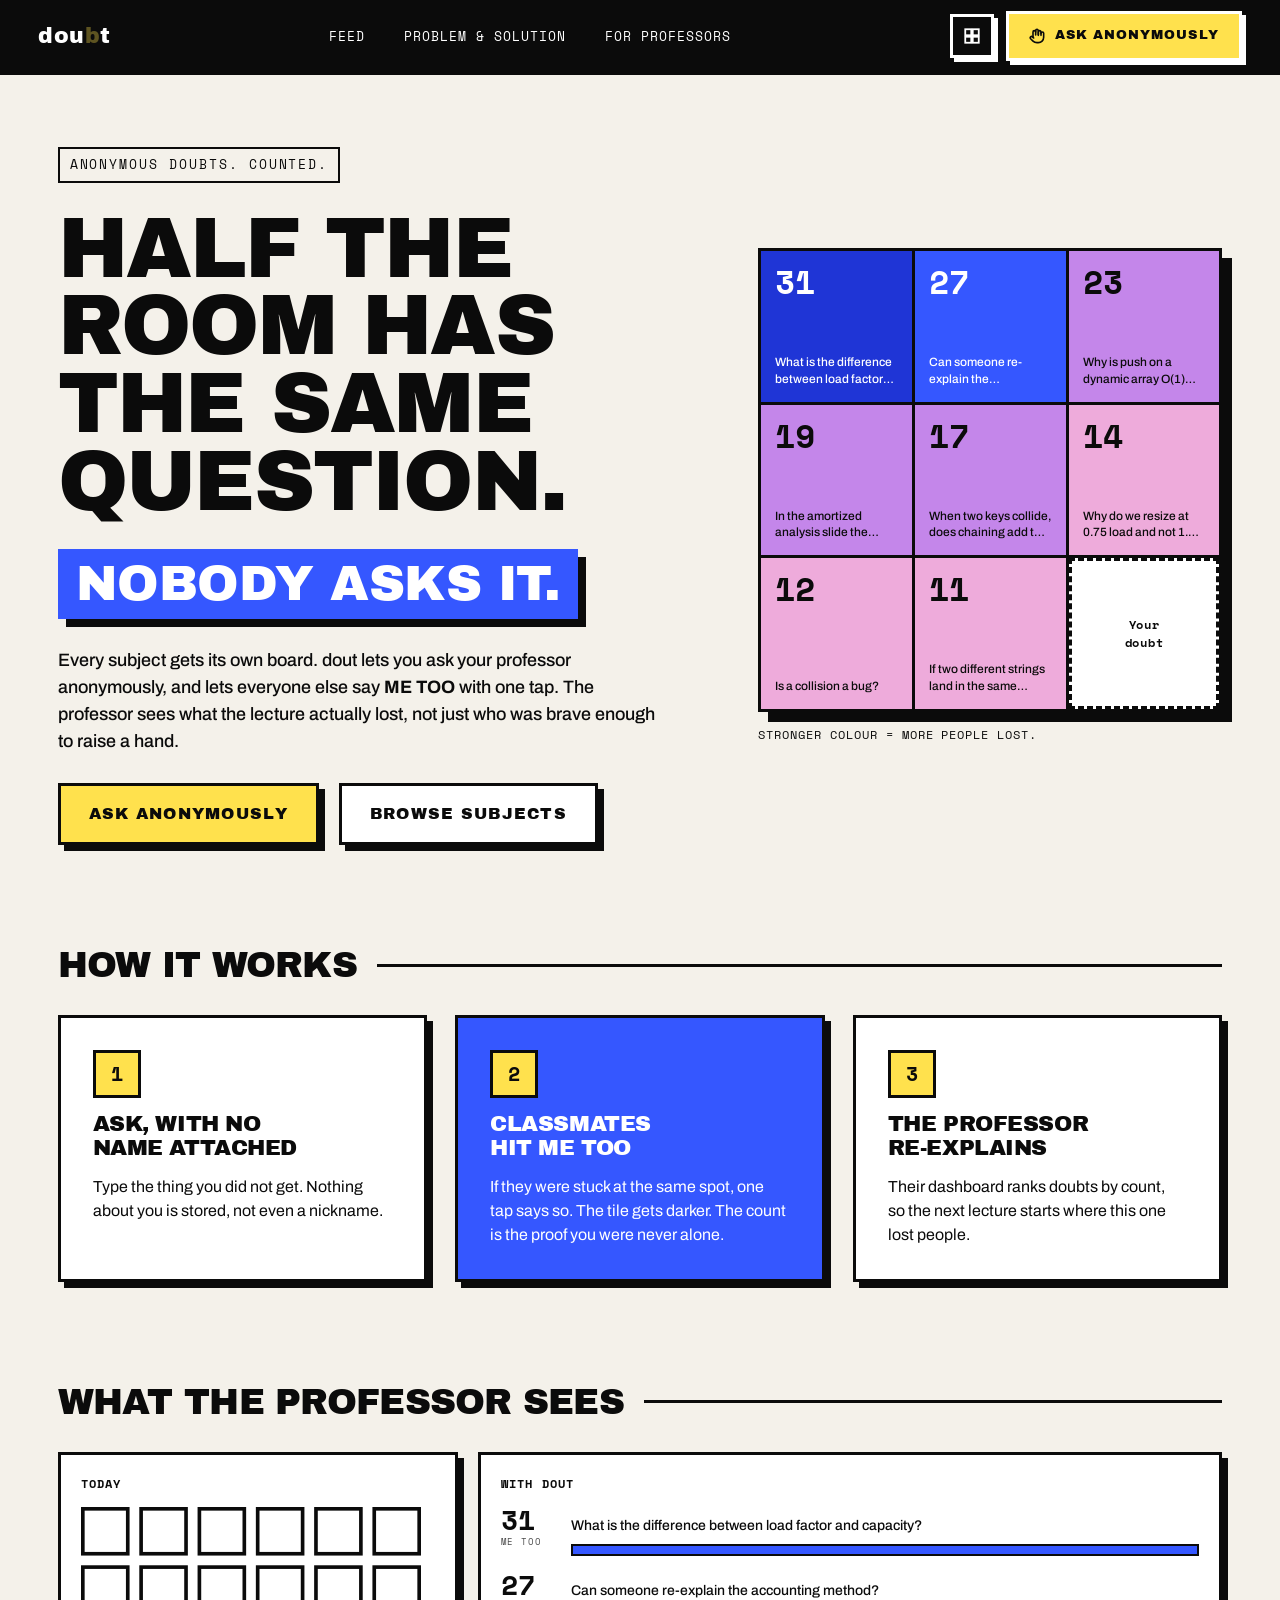
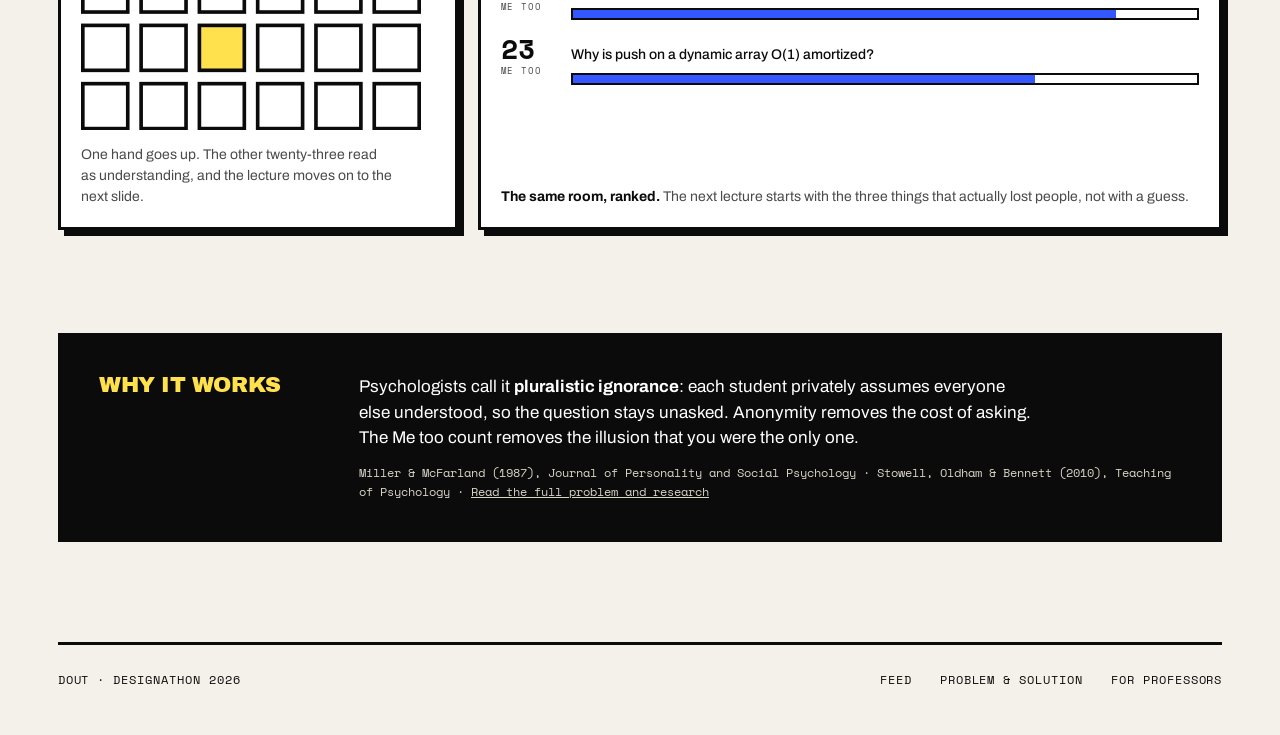
==== index.html @ 4b754d4a "minor tweaks 7" ====
<!doctype html>
<html lang="en" data-palette="blue" data-theme="light">
<head>
  <meta charset="utf-8">
  <meta name="viewport" content="width=device-width, initial-scale=1">
  <title>dout</title>
  <meta name="description" content="dout lets students ask their professor anonymously and lets everyone else say me too with one tap. Built for DesignAthon 2026.">
  <link rel="icon" href="data:image/svg+xml,%3Csvg xmlns='http://www.w3.org/2000/svg' viewBox='0 0 32 32'%3E%3Crect width='32' height='32' fill='%230b0b0b'/%3E%3Crect x='6' y='6' width='20' height='20' fill='%23ffe14d'/%3E%3C/svg%3E">
  <link rel="preconnect" href="https://fonts.googleapis.com">
  <link rel="preconnect" href="https://fonts.gstatic.com" crossorigin>
  <link rel="stylesheet" href="https://fonts.googleapis.com/css2?family=Archivo+Black&family=Archivo:wght@400;500;600;700&family=Space+Mono:wght@400;700&display=swap">
  <link rel="stylesheet" href="css/styles.css">
  <script src="js/theme.js"></script>
</head>
<body data-page="home">
  <header class="nav"></header>

  <main id="main" class="container" tabindex="-1">
    <section class="hero" aria-labelledby="hero-title">
      <div class="hero__copy">
        <span class="kicker kicker--boxed">Anonymous doubts. Counted.</span>
        <h1 class="hero__title" id="hero-title">Half the room has the same question.</h1>
        <p class="hero__flag">Nobody asks it.</p>
        <p class="hero__lede">Every subject gets its own board. dout lets you ask your professor anonymously, and lets everyone else say <strong>ME TOO</strong> with one tap. The professor sees what the lecture actually lost, not just who was brave enough to raise a hand.</p>
        <div class="hero__cta">
          <a class="btn btn--primary btn--lg" href="feed.html#ask">Ask anonymously</a>
          <a class="btn btn--lg" href="feed.html">Browse subjects</a>
        </div>
      </div>

      <div class="preview" role="group" aria-labelledby="preview-caption">
        <div class="preview__grid" id="preview"></div>
        <p class="preview__caption" id="preview-caption">Stronger colour = more people lost.</p>
      </div>
    </section>

    <section class="section" aria-labelledby="how-title">
      <div class="section-title"><h2 id="how-title">How it works</h2></div>
      <div class="steps">
        <article class="box step">
          <div class="num-badge" aria-hidden="true">1</div>
          <h3>Ask, with no name attached</h3>
          <p>Type the thing you did not get. Nothing about you is stored, not even a nickname.</p>
        </article>
        <article class="box box--hue step">
          <div class="num-badge" aria-hidden="true">2</div>
          <h3>Classmates hit Me too</h3>
          <p>If they were stuck at the same spot, one tap says so. The tile gets darker. The count is the proof you were never alone.</p>
        </article>
        <article class="box step">
          <div class="num-badge" aria-hidden="true">3</div>
          <h3>The professor re-explains</h3>
          <p>Their dashboard ranks doubts by count, so the next lecture starts where this one lost people.</p>
        </article>
      </div>
    </section>

    <section class="section" aria-labelledby="sees-title">
      <div class="section-title"><h2 id="sees-title">What the professor sees</h2></div>
      <div class="roomfig roomfig--wide" data-reveal>
        <div class="roomfig__panel">
          <span class="roomfig__h">Today</span>
          <svg class="roomfig__svg" viewBox="0 0 280 184" aria-hidden="true"><rect class="seat" x="1.5" y="1.5" width="37" height="37"/><rect class="seat" x="49.5" y="1.5" width="37" height="37"/><rect class="seat" x="97.5" y="1.5" width="37" height="37"/><rect class="seat" x="145.5" y="1.5" width="37" height="37"/><rect class="seat" x="193.5" y="1.5" width="37" height="37"/><rect class="seat" x="241.5" y="1.5" width="37" height="37"/><rect class="seat" x="1.5" y="49.5" width="37" height="37"/><rect class="seat" x="49.5" y="49.5" width="37" height="37"/><rect class="seat" x="97.5" y="49.5" width="37" height="37"/><rect class="seat" x="145.5" y="49.5" width="37" height="37"/><rect class="seat" x="193.5" y="49.5" width="37" height="37"/><rect class="seat" x="241.5" y="49.5" width="37" height="37"/><rect class="seat" x="1.5" y="97.5" width="37" height="37"/><rect class="seat" x="49.5" y="97.5" width="37" height="37"/><rect class="seat seat--asked" x="97.5" y="97.5" width="37" height="37"/><rect class="seat" x="145.5" y="97.5" width="37" height="37"/><rect class="seat" x="193.5" y="97.5" width="37" height="37"/><rect class="seat" x="241.5" y="97.5" width="37" height="37"/><rect class="seat" x="1.5" y="145.5" width="37" height="37"/><rect class="seat" x="49.5" y="145.5" width="37" height="37"/><rect class="seat" x="97.5" y="145.5" width="37" height="37"/><rect class="seat" x="145.5" y="145.5" width="37" height="37"/><rect class="seat" x="193.5" y="145.5" width="37" height="37"/><rect class="seat" x="241.5" y="145.5" width="37" height="37"/></svg>
          <p class="roomfig__cap">One hand goes up. The other twenty-three read as understanding, and the lecture moves on to the next slide.</p>
        </div>
        <div class="roomfig__panel">
          <span class="roomfig__h">With dout</span>
          <div class="rankfig">
            <div class="rankfig__row">
              <span class="rankfig__n">31<small>me too</small></span>
              <span><span class="rankfig__q">What is the difference between load factor and capacity?</span><span class="rankfig__bar" aria-hidden="true"><i style="--d:0;width:100%"></i></span></span>
            </div>
            <div class="rankfig__row">
              <span class="rankfig__n">27<small>me too</small></span>
              <span><span class="rankfig__q">Can someone re-explain the accounting method?</span><span class="rankfig__bar" aria-hidden="true"><i style="--d:1;width:87%"></i></span></span>
            </div>
            <div class="rankfig__row">
              <span class="rankfig__n">23<small>me too</small></span>
              <span><span class="rankfig__q">Why is push on a dynamic array O(1) amortized?</span><span class="rankfig__bar" aria-hidden="true"><i style="--d:2;width:74%"></i></span></span>
            </div>
          </div>
          <p class="roomfig__cap"><strong>The same room, ranked.</strong> The next lecture starts with the three things that actually lost people, not with a guess.</p>
        </div>
      </div>
    </section>

    <section class="section" aria-labelledby="why-title">
      <div class="box box--ink band">
        <h2 id="why-title">Why it works</h2>
        <div>
          <p>Psychologists call it <strong>pluralistic ignorance</strong>: each student privately assumes everyone else understood, so the question stays unasked. Anonymity removes the cost of asking. The Me too count removes the illusion that you were the only one.</p>
          <span class="cite">Miller &amp; McFarland (1987), Journal of Personality and Social Psychology · Stowell, Oldham &amp; Bennett (2010), Teaching of Psychology · <a href="problem.html">Read the full problem and research</a></span>
        </div>
      </div>
    </section>
  </main>

  <footer class="container" data-footer></footer>

  <script src="js/store.js"></script>
  <script src="js/ui.js"></script>
  <script src="js/landing.js"></script>
</body>
</html>
---- css/styles.css ----
/* dout — Block design system
   Ground, ink, hard borders, hard shadows, zero radius.
   Palettes provide --hue / --hue-deep; heat steps are derived. */

:root {
  --ground: #f4f1ea;
  --tile: #ffffff;
  --ink: #0b0b0b;
  --ink-soft: #4a4a4a;
  --line: #0b0b0b;
  --yellow: #ffe14d;
  --on-yellow: #0b0b0b;
  --danger: #d11a34;
  --on-danger: #ffffff;

  --hue: #3557ff;
  --hue-deep: #1f35d6;

  --heat-1: color-mix(in oklch, var(--hue) 18%, var(--tile));
  --heat-2: color-mix(in oklch, var(--hue) 40%, var(--tile));
  --heat-3: color-mix(in oklch, var(--hue) 62%, var(--tile));
  --heat-4: var(--hue);
  --heat-5: var(--hue-deep);
  --heat-1-ink: var(--ink);
  --heat-2-ink: var(--ink);
  --heat-3-ink: var(--ink);
  --heat-4-ink: #ffffff;
  --heat-5-ink: #ffffff;

  --shadow: 6px 6px 0 var(--line);
  --shadow-sm: 4px 4px 0 var(--line);
  --shadow-lg: 10px 10px 0 var(--line);
  --border: 3px solid var(--line);

  /* Fallbacks measured in-browser against the loaded webfonts (canvas advance widths over five
     representative strings from this site). Impact used to sit first here and renders
     1.34-1.55x narrower than Archivo Black, so every display heading reflowed hard the moment
     the webfont landed. Arial Black is metrically identical to it (0.9998-1.0000) and ships on
     both Windows and macOS, so it goes first and the swap costs nothing. */
  --font-display: 'Archivo Black', 'Arial Black', Impact, sans-serif;
  --font-body: 'Archivo', 'Archivo fallback', 'Helvetica Neue', Arial, sans-serif;
  --font-mono: 'Space Mono', 'Space Mono fallback', 'Courier New', monospace;

  --gutter: clamp(20px, 4.5vw, 64px);
  --ease-pop: cubic-bezier(0.16, 1, 0.3, 1);
}

:root[data-palette="crimson"] { --hue: #d11a34; --hue-deep: #8f0d24; }
:root[data-palette="forest"]  { --hue: #197a42; --hue-deep: #0d4d2a; }
:root[data-palette="violet"]  { --hue: #7a3cff; --hue-deep: #4a1cc2; }
:root[data-palette="pink"]    { --hue: #cc1a73; --hue-deep: #8a104c; }

:root[data-theme="dark"] {
  --ground: #141414;
  --tile: #1e1e1e;
  --ink: #f4f1ea;
  --ink-soft: #b8b3a8;
  --line: #f4f1ea;

  /* #d11a34 clears 5.4:1 on the light gate box but only 3.1:1 on the dark one, and the gate
     error is 12px. Lift the red for dark surfaces; the ink that sits on it flips with it, so
     the reset button stays legible on the same token. */
  --danger: #ff5c70;
  --on-danger: #0b0b0b;

  /* The ramp has to climb in the same direction the board's own legend claims: 1 to 5 reads
     faint to vivid, so the hottest doubt is the strongest colour, exactly as in light mode.

     Steps 1-3 mix the hue into the dark tile; 4 is the hue itself; 5 lifts past it toward white.
     That last step is the point. Ending the ramp at the pure hue gave dark mode a shorter range
     than light mode, which gets an extra colour from --hue-deep, and the top two steps came out
     1.28 and 1.25 apart: too close to separate at a glance. Lifting step 5 opens those to 1.41
     and 1.49 while every step below keeps white ink above 5.3:1. Redistributing the mix
     percentages alone cannot do this; the range, not the spacing, was the constraint.

     Step 5 is light enough that it takes ink rather than white. */
  --heat-1: color-mix(in oklch, var(--hue) 26%, var(--tile));
  --heat-2: color-mix(in oklch, var(--hue) 48%, var(--tile));
  --heat-3: color-mix(in oklch, var(--hue) 72%, var(--tile));
  --heat-4: var(--hue);
  --heat-5: color-mix(in oklch, var(--hue) 80%, #ffffff);
  --heat-1-ink: #ffffff;
  --heat-2-ink: #ffffff;
  --heat-3-ink: #ffffff;
  --heat-4-ink: #ffffff;
  --heat-5-ink: #0b0b0b;
}

@font-face {
  font-family: 'Archivo fallback';
  src: local('Arial');
  font-weight: 400 600;
  size-adjust: 98.9%;
}
@font-face {
  font-family: 'Archivo fallback';
  src: local('Arial');
  font-weight: 700;
  size-adjust: 100.4%;
}
@font-face {
  font-family: 'Space Mono fallback';
  src: local('Courier New');
  size-adjust: 102%;
}

/* ---------- Base ---------- */

*, *::before, *::after { box-sizing: border-box; }

html { background: var(--ground); }

body {
  margin: 0;
  font-family: var(--font-body);
  font-size: 1rem;
  line-height: 1.5;
  color: var(--ink);
  background: var(--ground);
  -webkit-font-smoothing: antialiased;
  text-wrap: pretty;
}

h1, h2, h3, h4 { margin: 0; font-family: var(--font-display); font-weight: 400; text-transform: uppercase; line-height: 1; letter-spacing: -0.02em; overflow-wrap: break-word; }
h1, h2, h3 { text-wrap: balance; }
p { margin: 0; }
a { color: inherit; }
button { font: inherit; color: inherit; cursor: pointer; }
input, textarea { font: inherit; color: inherit; }
img, svg { display: block; }

/* The ring used to be yellow on the near-white ground: about 1.1:1, which is no ring at all.
   Ink clears 3:1 against every surface this app paints except the surfaces that are themselves
   ink or saturated hue, and those take yellow instead. Between them, every focusable element
   on the site has a visible indicator in both themes. */
:focus-visible { outline: 3px solid var(--ink); outline-offset: 3px; }
.nav :focus-visible,
.composer :focus-visible,
.box--ink :focus-visible,
.tile--h4 :focus-visible,
.tile--h5 :focus-visible,
.stat--hue :focus-visible,
.box--hue :focus-visible { outline-color: var(--yellow); }
/* Dark mode's hottest tile is a lifted, light hue, so yellow would vanish on it. It takes the
   same ink its own text does, which clears 5.4:1 there. */
:root[data-theme="dark"] .tile--h5 :focus-visible { outline-color: var(--heat-5-ink); }
/* The theme popover is inside .nav but is not part of the dark chrome: it paints --tile, so
   the yellow ring above landed at 1.30:1 in light mode and the five swatches and the dark
   switch had no visible focus at all. It takes the ordinary ink ring, like every other
   light surface on the site. */
.theme__panel :focus-visible { outline-color: var(--ink); }

.skip-link {
  position: absolute; left: 12px; top: -60px; z-index: 100;
  padding: 10px 14px; background: var(--yellow); color: var(--on-yellow);
  border: var(--border); font-family: var(--font-display); text-transform: uppercase; font-size: 0.8125rem;
}
.skip-link:focus { top: 12px; }
#main:focus { outline: none; }

.sr-only { position: absolute; width: 1px; height: 1px; padding: 0; margin: -1px; overflow: hidden; clip: rect(0, 0, 0, 0); white-space: nowrap; border: 0; }

.mono { font-family: var(--font-mono); }
.kicker { font-family: var(--font-mono); font-size: 0.8125rem; letter-spacing: 0.15em; text-transform: uppercase; }
.kicker--boxed { display: inline-block; padding: 6px 10px; border: 2px solid var(--line); }
/* Same reason as .subject__code: the course code above a board title is data, not a label. */
#course { font-size: 0.9375rem; letter-spacing: 0.04em; }
.muted { color: var(--ink-soft); }

.container { width: min(1440px, 100%); margin: 0 auto; padding-left: var(--gutter); padding-right: var(--gutter); }

/* ---------- Nav ---------- */

.nav {
  position: sticky; top: 0; z-index: 50;
  background: #0b0b0b; color: #ffffff;
  border-bottom: 3px solid var(--line);
}
.nav__inner {
  display: flex; align-items: center; justify-content: space-between; gap: 16px;
  min-height: 72px; padding: 0 clamp(16px, 3vw, 40px);
}
/* The wordmark must never wrap or be squeezed; giving the label back to the Ask button
   narrowed the row enough that flex started shrinking the brand instead. */
.nav__brand { display: flex; align-items: center; flex-shrink: 0; text-decoration: none; color: #ffffff; }
/* The b is the letter the brand dropped, so it is drawn but not spoken: yellow at a third
   strength, which disappears into the bar at a glance and resolves into "doubt" up close.
   Hover and keyboard focus bring it fully up, which is the whole joke landing. The global
   reduced-motion rule takes the transition out; the colour change stays either way. */
.nav__mark { color: rgba(255, 225, 77, 0.34); transition: color 160ms ease; }
.nav__brand:hover .nav__mark,
.nav__brand:focus-visible .nav__mark { color: var(--yellow); }
.nav__word { font-family: var(--font-display); font-size: 1.375rem; letter-spacing: 0.02em; white-space: nowrap; }
.nav__nav { display: contents; }
.nav__links { display: flex; align-items: center; gap: clamp(20px, 3vw, 40px); list-style: none; margin: 0; padding: 0; }
.nav__link {
  font-family: var(--font-mono); font-size: 0.8125rem; letter-spacing: 0.08em; text-transform: uppercase;
  color: #ffffff; text-decoration: none; padding: 6px 0; border-bottom: 3px solid transparent;
}
.nav__link:hover { color: var(--yellow); }
.nav__link[aria-current="page"] { color: var(--yellow); border-bottom-color: var(--yellow); }
.nav__actions { display: flex; align-items: center; gap: 12px; }
.nav__cta-short { display: none; }
.nav .nav__menu-btn { display: none; }

.btn {
  display: inline-flex; align-items: center; justify-content: center; gap: 10px;
  min-height: 44px; padding: 12px 20px;
  background: var(--tile); color: var(--ink);
  border: var(--border); box-shadow: var(--shadow-sm);
  font-family: var(--font-display); font-size: 0.8125rem; letter-spacing: 0.08em; text-transform: uppercase;
  text-decoration: none; transition: transform 120ms ease, box-shadow 120ms ease;
}
.btn:hover { transform: translate(-2px, -2px); box-shadow: 6px 6px 0 var(--line); }
.btn:active { transform: translate(3px, 3px); box-shadow: 1px 1px 0 var(--line); }
.btn--primary { background: var(--yellow); color: var(--on-yellow); }
.btn--ink { background: #0b0b0b; color: #ffffff; border-color: #0b0b0b; }
:root[data-theme="dark"] .btn--ink { background: #f4f1ea; color: #0b0b0b; border-color: #f4f1ea; }
.btn--lg { min-height: 56px; padding: 16px 28px; font-size: 1rem; box-shadow: var(--shadow); }
.btn--lg:hover { box-shadow: 8px 8px 0 var(--line); }
.btn--sm { min-height: 44px; padding: 8px 14px; font-size: 0.75rem; }
/* The only destructive control in the product. White on this red measures 5.37:1 in both
   themes, so it can carry a label rather than relying on colour alone to read as dangerous. */
.btn--danger { background: var(--danger); color: var(--on-danger); border-color: var(--danger); }
.btn--icon { padding: 0; width: 44px; }
.btn[disabled] { opacity: 0.55; cursor: not-allowed; transform: none; box-shadow: var(--shadow-sm); }
.nav .btn { border-color: #ffffff; box-shadow: 4px 4px 0 #ffffff; }
.nav .btn:hover { box-shadow: 6px 6px 0 #ffffff; }
.nav .btn:active { box-shadow: 1px 1px 0 #ffffff; }
.nav .btn--ghost { background: #0b0b0b; color: #ffffff; }

/* Theme popover */
.theme { position: relative; }
.theme__panel {
  position: absolute; right: 0; top: calc(100% + 14px); z-index: 60;
  width: 300px; padding: 20px; background: var(--tile); color: var(--ink);
  border: var(--border); box-shadow: var(--shadow);
}
.theme__panel[hidden] { display: none; }
.theme__title { font-family: var(--font-mono); font-size: 0.75rem; letter-spacing: 0.15em; text-transform: uppercase; color: var(--ink-soft); margin-bottom: 12px; }
.swatches { display: grid; grid-template-columns: repeat(5, minmax(0, 1fr)); gap: 10px; margin: 0; padding: 0; list-style: none; }
.swatch {
  position: relative; width: 100%; aspect-ratio: 1; padding: 0;
  border: var(--border); background: linear-gradient(135deg, var(--sw-deep) 0 50%, var(--sw-mid) 50% 100%);
  box-shadow: 3px 3px 0 var(--line); transition: transform 120ms ease;
}
.swatch:hover { transform: translate(-1px, -1px); }
.swatch[aria-pressed="true"] { box-shadow: 3px 3px 0 var(--line), inset 0 0 0 3px var(--tile); }
.swatch[aria-pressed="true"]::after {
  content: ""; position: absolute; inset: 0; margin: auto; width: 12px; height: 12px; background: var(--yellow); border: 2px solid #0b0b0b;
}
.swatch-name { display: block; margin-top: 6px; font-family: var(--font-mono); font-size: 0.625rem; letter-spacing: 0.06em; text-transform: uppercase; text-align: center; color: var(--ink-soft); }
.theme__row { display: flex; align-items: center; justify-content: space-between; gap: 12px; margin-top: 18px; padding-top: 16px; border-top: 2px solid var(--line); }
.switch {
  position: relative; width: 56px; height: 30px; padding: 0; border: var(--border); background: var(--tile); flex-shrink: 0;
}
.switch::after { content: ""; position: absolute; top: 3px; left: 3px; width: 18px; height: 18px; background: var(--line); transition: transform 160ms var(--ease-pop); }
.switch[aria-checked="true"] { background: var(--yellow); }
.switch[aria-checked="true"]::after { transform: translateX(26px); background: #0b0b0b; }

/* ---------- Layout blocks ---------- */

.section { padding-top: clamp(56px, 8vw, 110px); }
.section-title { display: flex; align-items: center; gap: 20px; margin-bottom: 32px; }
.section-title h2 { font-size: clamp(1.625rem, 3vw, 2.25rem); }
.section-title::after { content: ""; flex-grow: 1; height: 3px; background: var(--line); }

.box { background: var(--tile); border: var(--border); box-shadow: var(--shadow); padding: clamp(20px, 3vw, 32px); }
.box--hue { background: var(--hue); color: #ffffff; }
.box--yellow { background: var(--yellow); color: var(--on-yellow); }
.box--ink { background: #0b0b0b; color: #ffffff; border-color: #0b0b0b; box-shadow: none; }
:root[data-theme="dark"] .box--ink { background: #1e1e1e; border-color: #f4f1ea; }

.num-badge {
  width: 48px; height: 48px; display: flex; align-items: center; justify-content: center;
  background: var(--yellow); color: var(--on-yellow); border: 3px solid #0b0b0b;
  font-family: var(--font-mono); font-size: 1.25rem; font-weight: 700;
}

.footer {
  display: flex; align-items: center; justify-content: space-between; gap: 16px; flex-wrap: wrap;
  margin-top: clamp(64px, 8vw, 100px); padding: 20px 0 40px; border-top: 3px solid var(--line);
  font-family: var(--font-mono); font-size: 0.75rem; letter-spacing: 0.08em; text-transform: uppercase;
}
.footer nav { display: contents; }
.footer ul { display: flex; gap: 28px; list-style: none; margin: 0; padding: 0; }
.footer a { display: inline-block; padding: 6px 0; text-decoration: none; }
/* --hue on the ground measures 3.42-3.48:1 in dark mode across every palette, so hovering
   made a footer link less readable than leaving it alone. --heat-5 is the one ramp step
   already engineered to read on both grounds: 5.07 dark, 7.33 light, worst case. */
.footer a:hover { color: var(--heat-5); }

/* ---------- Hero (landing) ---------- */

.hero { display: grid; grid-template-columns: minmax(0, 7fr) minmax(0, 5fr); gap: clamp(32px, 4vw, 56px); align-items: center; padding-top: clamp(40px, 6vw, 72px); }
.hero__copy { display: flex; flex-direction: column; align-items: flex-start; gap: 28px; }
.hero__title { font-size: clamp(2.75rem, 6.6vw, 6rem); line-height: 0.92; }
.hero__flag {
  display: inline-block; padding: 10px 18px; background: var(--hue); color: #ffffff;
  font-family: var(--font-display); font-size: clamp(1.625rem, 3.9vw, 3.5rem); text-transform: uppercase; line-height: 1; letter-spacing: -0.01em;
  box-shadow: 8px 8px 0 var(--line);
}
.hero__lede { font-size: clamp(1.0625rem, 1.4vw, 1.25rem); font-weight: 500; max-width: 600px; }
.hero__cta { display: flex; flex-wrap: wrap; gap: 20px; }

.preview { display: flex; flex-direction: column; gap: 14px; }
.preview__grid {
  display: grid; grid-template-columns: repeat(3, minmax(0, 1fr)); gap: 3px;
  background: var(--line); border: var(--border); box-shadow: var(--shadow-lg);
}
.preview__cell {
  aspect-ratio: 1; padding: 14px; display: flex; flex-direction: column; justify-content: space-between;
  background: var(--tile); color: var(--ink); transition: background-color 350ms ease, color 350ms ease;
}
.preview__count { font-family: var(--font-mono); font-size: clamp(1.375rem, 2.6vw, 2.125rem); font-weight: 700; line-height: 1; font-variant-numeric: tabular-nums; }
.preview__count--word { font-size: 0.8125rem; letter-spacing: 0.1em; text-transform: uppercase; }
.preview__label { font-size: 0.75rem; line-height: 1.4; font-weight: 500; overflow: hidden; overflow-wrap: anywhere; display: -webkit-box; -webkit-line-clamp: 2; -webkit-box-orient: vertical; }
.preview__cell--empty { border: 3px dashed var(--line); align-items: center; justify-content: center; text-align: center; font-family: var(--font-mono); font-size: 0.75rem; font-weight: 700; letter-spacing: 0.06em; }
.preview__caption { font-family: var(--font-mono); font-size: 0.75rem; letter-spacing: 0.08em; text-transform: uppercase; }

/* ---------- Room figure ----------
   The lecture hall as 24 seats, drawn in the same flat squares the board itself uses: an
   outlined seat is a student who looks fine, a filled one is a student who is lost, yellow is
   the one who asked. Shown twice with the seats in identical positions, so the only thing that
   changes between the two panels is what you can see — which is the whole claim.

   The graphic is aria-hidden and the caption under each panel carries the reading in words,
   the same division of labour .bar uses on the problem page. */
.roomfig { display: grid; grid-template-columns: repeat(2, minmax(0, 1fr)); gap: 20px; max-width: 780px; margin-top: 28px; }
.roomfig__panel { display: flex; flex-direction: column; gap: 14px; padding: 20px; background: var(--tile); border: var(--border); box-shadow: var(--shadow); }
.roomfig__h { font-family: var(--font-mono); font-size: 0.75rem; font-weight: 700; letter-spacing: 0.1em; text-transform: uppercase; }
.roomfig__svg { display: block; width: 100%; max-width: 340px; height: auto; }
/* The problem page sits in a reading column; the landing band runs with its full-width siblings. */
.roomfig--wide { max-width: none; grid-template-columns: minmax(0, 400px) minmax(0, 1fr); }
/* Pinned to the bottom so two captions of different lengths still leave the panels level. */
.roomfig__cap { margin-top: auto; font-size: 0.875rem; line-height: 1.5; color: var(--ink-soft); }
.roomfig__cap strong { color: var(--ink); font-weight: 700; }
.seat { fill: var(--tile); stroke: var(--line); stroke-width: 3; }
.seat--stuck { fill: var(--heat-4); }
.seat--asked { fill: var(--yellow); }
.seat__q { fill: var(--heat-4-ink); font-family: var(--font-mono); font-size: 19px; font-weight: 700; }

/* The professor's half of the landing band: the same room after dout, as the ranked list their
   dashboard actually shows. Deliberately not the tile board — the hero already owns that, and
   the dashboard is the one screen the landing page otherwise never shows. */
.rankfig { display: flex; flex-direction: column; gap: 16px; }
.rankfig__row { display: grid; grid-template-columns: 56px minmax(0, 1fr); gap: 14px; align-items: baseline; }
.rankfig__n { font-family: var(--font-mono); font-size: 1.75rem; font-weight: 700; line-height: 0.9; font-variant-numeric: tabular-nums; }
.rankfig__n small { display: block; margin-top: 6px; font-size: 0.5625rem; font-weight: 400; letter-spacing: 0.1em; text-transform: uppercase; color: var(--ink-soft); }
.rankfig__q { display: block; font-size: 0.875rem; line-height: 1.4; font-weight: 500; }
.rankfig__bar { display: block; height: 12px; margin-top: 8px; border: 2px solid var(--line); background: var(--tile); }
.rankfig__bar i { display: block; height: 100%; background: var(--hue); }

.steps { display: grid; grid-template-columns: repeat(3, minmax(0, 1fr)); gap: 28px; }
.step { display: flex; flex-direction: column; gap: 14px; }
.step h3 { font-size: 1.375rem; line-height: 1.1; }

.band { display: grid; grid-template-columns: 220px minmax(0, 1fr); gap: 40px; align-items: start; padding: clamp(24px, 3vw, 40px); }
.band h2 { font-size: 1.375rem; color: var(--yellow); }
.band p { font-size: 1.0625rem; max-width: 68ch; }
.cite { display: block; margin-top: 12px; font-family: var(--font-mono); font-size: 0.75rem; line-height: 1.6; color: #d9d4c8; }

/* ---------- Feed ---------- */

.page-head { display: flex; align-items: flex-end; justify-content: space-between; gap: 24px; flex-wrap: wrap; padding-top: clamp(28px, 4vw, 44px); }
.page-head h1 { font-size: clamp(1.75rem, 3.2vw, 2.75rem); margin-top: 10px; overflow-wrap: anywhere; }

.filters { display: flex; border: var(--border); box-shadow: var(--shadow-sm); background: var(--line); }
.filters__btn {
  min-height: 44px; padding: 10px 18px; background: var(--tile); color: var(--ink); border: 0;
  font-family: var(--font-mono); font-size: 0.75rem; letter-spacing: 0.08em; text-transform: uppercase;
}
.filters__btn + .filters__btn { margin-left: 3px; }
/* The group's own background is the divider ink, so an offset ring would sit ink-on-ink and
   vanish in both themes. Draw it inside the button instead, and take the colour from the
   label: the pressed button inverts, and its own text is the one colour guaranteed to read
   against whichever background it is currently wearing. */
.filters :focus-visible { outline-offset: -3px; outline-color: currentColor; }
.filters__btn[aria-checked="true"] { background: #0b0b0b; color: var(--yellow); }
:root[data-theme="dark"] .filters__btn[aria-checked="true"] { background: #f4f1ea; color: #0b0b0b; }

.composer {
  display: grid; grid-template-columns: minmax(0, 1fr) auto; gap: 20px; align-items: stretch;
  margin-top: 36px; padding: 20px; background: #0b0b0b; color: #ffffff;
  /* The border is carried in both themes so the composer is the same size in both. Dark mode is
     the theme that needs it visible — a #1e1e1e panel on a #141414 ground has nothing else to
     separate it — but declaring it only there made the box 6px taller in dark than in light and
     shifted the entire board down by exactly that much on every toggle. In light mode --line is
     the panel's own black, so the border is already invisible and costs nothing but the space it
     now always occupies. */
  border: var(--border);
}
:root[data-theme="dark"] .composer { background: #1e1e1e; }
.composer__field { display: flex; flex-direction: column; background: #ffffff; color: #0b0b0b; border: 3px solid #0b0b0b; }
:root[data-theme="dark"] .composer__field { background: #f4f1ea; }
.composer__input {
  width: 100%; min-height: 64px; padding: 18px 20px; resize: vertical; border: 0; background: transparent; color: #0b0b0b;
  font-family: var(--font-mono); font-size: 1rem; letter-spacing: 0.02em;
}
.composer__input::placeholder { color: #6b6b6b; text-transform: uppercase; }
.composer__input:focus { outline: none; }
.composer__field:focus-within { outline: 3px solid var(--yellow); outline-offset: 2px; }
.composer__meta { display: flex; align-items: center; justify-content: space-between; gap: 12px; padding: 8px 14px 10px; border-top: 2px solid #0b0b0b; font-family: var(--font-mono); font-size: 0.6875rem; letter-spacing: 0.08em; text-transform: uppercase; color: #4a4a4a; }
.composer__meta span { display: inline-flex; align-items: center; gap: 8px; }
.composer .btn { align-self: stretch; }

/* The board: each doubt spans columns and rows by how much of the room it lost.
   Row unit is roughly half a column, so 1x2 is a square, 2x1 a wide strip, 2x2 a big square.

   No dense packing. Dense pulled a small tile forward whenever a wide one would not fit the
   remaining columns, so "Most me too" painted 31, 27, 14, 23 while the markup said otherwise.
   Reading order is the ranking; a gap is a cheaper price than a board that misreports rank. */
.grid {
  display: grid; grid-template-columns: repeat(4, minmax(0, 1fr));
  grid-auto-rows: minmax(190px, auto);
  gap: 24px; margin-top: 36px;
}

.tile {
  position: relative; display: flex; flex-direction: column; justify-content: space-between; gap: 14px;
  min-width: 0; padding: 22px; background: var(--tile); color: var(--ink);
  border: var(--border); box-shadow: var(--shadow);
  transition: background-color 400ms ease, color 400ms ease;
}
.tile--m { grid-row: span 2; }
.tile--w { grid-column: span 2; }
.tile--l { grid-column: span 2; grid-row: span 2; }

/* Small: one row tall, so the count shrinks and sits inline. */
.tile--s { padding: 18px; gap: 10px; }
.tile--s .tile__count strong { font-size: 2.125rem; }
.tile--s .tile__text { font-size: 0.9375rem; }
/* Padding shrinks on a small tile; the target does not. 44px is what .btn and .metoo
   promise everywhere else, and the smallest tiles are the hardest ones to hit. */
.tile--s .metoo { padding: 8px 12px; }

/* Wide: count becomes a left column, text and actions on the right. */
.tile--w { display: grid; grid-template-columns: minmax(96px, max-content) minmax(0, 1fr); grid-template-rows: minmax(0, 1fr) auto; column-gap: 24px; row-gap: 12px; align-items: start; }
.tile--w .tile__top { grid-row: 1 / 3; flex-direction: column; align-items: flex-start; gap: 12px; }
.tile--w .tile__count { flex-direction: column; align-items: flex-start; gap: 6px; }
.tile--w .tile__text { grid-column: 2; align-self: center; }
.tile--w .tile__bottom, .tile--w .reply { grid-column: 2; align-self: end; }
.tile--w.tile--answered .tile__top { flex-direction: column; }

/* Big: room for the longest doubts, so everything scales up. */
.tile--l { padding: 28px; }
.tile--l .tile__count strong { font-size: 4.75rem; }
.tile--l .tile__text { font-size: 1.375rem; line-height: 1.4; }
.tile--h1 { background: var(--heat-1); color: var(--heat-1-ink); }
.tile--h2 { background: var(--heat-2); color: var(--heat-2-ink); }
.tile--h3 { background: var(--heat-3); color: var(--heat-3-ink); }
.tile--h4 { background: var(--heat-4); color: var(--heat-4-ink); }
.tile--h5 { background: var(--heat-5); color: var(--heat-5-ink); }
.tile--answered { background: var(--yellow); color: var(--on-yellow); }
.tile__top { display: flex; align-items: baseline; justify-content: space-between; gap: 8px; }
/* Relative so the outgoing numeral can ride over the incoming one without being in flow: the
   count roll must not nudge the tile's own layout while it plays. */
.tile__count { position: relative; display: flex; align-items: baseline; gap: 8px; font-family: var(--font-mono); }
.tile__count strong { font-size: 3.5rem; font-weight: 700; line-height: 0.9; font-variant-numeric: tabular-nums; }
/* The outgoing value is a clone of the <strong> above, so every band's and every breakpoint's
   type size comes with it and the roll never has to restate any of them. Out of flow, never
   hit-tested, never read aloud. tabular-nums on the original is what lets 9 and 10 sit exactly
   on top of each other rather than drifting apart mid-roll. */
.tile__count strong.count-ghost { position: absolute; left: 0; top: 0; pointer-events: none; }
.tile__count span { font-size: 0.6875rem; letter-spacing: 0.08em; text-transform: uppercase; }
.tile__text { font-size: 1.125rem; line-height: 1.45; font-weight: 500; overflow-wrap: anywhere; }
.tile__bottom { display: flex; align-items: flex-end; justify-content: space-between; gap: 10px; }
/* No opacity here. At 85% this line measured 4.16-4.37:1 on heat-4 and heat-5 across every
   palette, under the 4.5 floor, and it fails on precisely the tiles the most people are stuck
   on. 11px tracked uppercase mono is already subordinate; the transparency only cost contrast. */
.tile__meta { font-family: var(--font-mono); font-size: 0.6875rem; letter-spacing: 0.04em; text-transform: uppercase; }
/* The tag stays ink-on-yellow in both themes on purpose: it is self-contained, it rides on
   tiles of every heat step including the yellow answered tile, and a black chip is at home on
   a dark board. The reply card and the Me too button were the actual white islands. */
.tag { display: inline-block; padding: 4px 8px; font-family: var(--font-mono); font-size: 0.6875rem; letter-spacing: 0.08em; text-transform: uppercase; background: #0b0b0b; color: var(--yellow); }
.tag--outline { background: transparent; color: inherit; border: 2px solid currentColor; }
/* A white card on a dark board read as a lit window. Takes the theme's own surfaces now,
   the way .field input and .composer__field already did. */
.reply { padding: 12px; background: var(--tile); color: var(--ink); border: 3px solid var(--line); font-size: 0.8125rem; line-height: 1.4; overflow-wrap: anywhere; }
.reply strong { font-weight: 700; }
/* Answered, but the professor wrote nothing. A quiet line, not an empty card pretending to
   hold words. Colour comes from the tile it sits on, so it works on yellow and on any heat step. */
.answered-note {
  display: flex; align-items: center; gap: 8px;
  font-family: var(--font-mono); font-size: 0.75rem; letter-spacing: 0.04em; line-height: 1.4;
}
.answered-note svg { flex-shrink: 0; }

.metoo {
  display: inline-flex; align-items: center; gap: 8px; min-height: 44px; padding: 10px 14px;
  background: var(--tile); color: var(--ink); border: 3px solid var(--line); box-shadow: none;
  font-family: var(--font-display); font-size: 0.75rem; letter-spacing: 0.08em; text-transform: uppercase;
  transition: transform 120ms ease, background-color 160ms ease;
}
.metoo:hover { transform: translate(-1px, -1px); box-shadow: 3px 3px 0 var(--line); }
.metoo:active { transform: translate(1px, 1px); box-shadow: none; }
/* Pressed stays yellow in both themes: it is the one state that has to read as "counted"
   at a glance across a board of thirteen, and yellow is that signal everywhere else too. */
.metoo[aria-pressed="true"] { background: var(--yellow); color: var(--on-yellow); }
.metoo[disabled] { opacity: 0.6; cursor: not-allowed; transform: none; box-shadow: none; }

.tile.is-pumping { animation: pump 420ms var(--ease-pop); }
@keyframes pump { 0% { transform: scale(1); } 40% { transform: scale(1.035); } 100% { transform: scale(1); } }

.tile.is-new { animation: rise 500ms var(--ease-pop) both; }
@keyframes rise { from { opacity: 0; transform: translateY(18px); } to { opacity: 1; transform: translateY(0); } }

/* Capped, because --i is the raw index and PAGE is 120: uncapped, the last tile of a busy
   lecture waited 5.36s to appear. The stagger reads as a wave in the first dozen tiles; past
   that it is just latency. */
.grid:not(.is-settled) > .tile { animation: rise 500ms var(--ease-pop) both; animation-delay: calc(min(var(--i, 0), 12) * 45ms); }

/* ---------- First run: hint, legend, empty states ---------- */

/* One-time orientation for someone who has never asked or tapped. Retires itself the moment
   they do either, so it is never the thing standing between them and the board. */
.hint {
  display: flex; align-items: flex-start; gap: 16px;
  margin-top: 24px; padding: 14px 14px 14px 18px;
  background: var(--yellow); color: var(--on-yellow);
  border: var(--border); box-shadow: var(--shadow-sm);
}
/* An author display rule outranks the hidden attribute, so say it explicitly. */
.hint[hidden] { display: none; }
.hint__text { font-size: 0.9375rem; font-weight: 500; line-height: 1.5; max-width: 68ch; }
.hint__close {
  flex-shrink: 0; display: inline-flex; align-items: center; justify-content: center;
  width: 44px; height: 44px; margin-left: auto; padding: 0;
  background: transparent; color: inherit; border: 2px solid currentColor; cursor: pointer;
  transition: background-color 160ms ease, color 160ms ease;
}
.hint__close:hover { background: #0b0b0b; color: var(--yellow); border-color: #0b0b0b; }

/* The board's encoding, stated on the board. Doubles as the room's live reading. */
.legend {
  display: flex; align-items: center; justify-content: space-between; gap: 16px 24px; flex-wrap: wrap;
  margin-top: 32px; padding: 10px 16px;
  background: var(--tile); border: var(--border); box-shadow: var(--shadow-sm);
}
.legend[hidden] { display: none; }
.legend + .grid { margin-top: 18px; }
.legend__key { display: flex; align-items: center; gap: 14px; font-size: 0.875rem; font-weight: 500; }
.legend__ramp { display: inline-flex; flex-shrink: 0; }
.legend__step { width: 26px; height: 20px; border: 2px solid var(--line); }
.legend__step + .legend__step { margin-left: -2px; }
.legend__step--1 { background: var(--heat-1); }
.legend__step--2 { background: var(--heat-2); }
.legend__step--3 { background: var(--heat-3); }
.legend__step--4 { background: var(--heat-4); }
.legend__step--5 { background: var(--heat-5); }
.legend__count { font-family: var(--font-mono); font-size: 0.75rem; letter-spacing: 0.04em; color: var(--ink-soft); }

.grid__more {
  grid-column: 1 / -1; display: flex; align-items: center; gap: 18px; flex-wrap: wrap;
  padding: 18px; border: 3px dashed var(--line);
}
.grid__more-meta { font-family: var(--font-mono); font-size: 0.75rem; letter-spacing: 0.06em; text-transform: uppercase; color: var(--ink-soft); }

.empty {
  grid-column: 1 / -1; display: grid; gap: clamp(20px, 3vw, 36px);
  padding: clamp(24px, 4vw, 44px); background: var(--tile); border: 3px dashed var(--line);
}
.empty--first { grid-template-columns: minmax(0, 220px) minmax(0, 1fr); align-items: center; }
/* Two filled tiles and two open slots: the board, shown rather than described. */
.empty__ghost { display: grid; grid-template-columns: repeat(2, minmax(0, 1fr)); grid-auto-rows: 76px; gap: 10px; max-width: 212px; }
.empty__ghost span { border: 3px dashed var(--line); }
.empty__ghost span:nth-child(1) { background: var(--heat-4); border-style: solid; }
.empty__ghost span:nth-child(2) { background: var(--heat-2); border-style: solid; }
.empty__copy { display: flex; flex-direction: column; align-items: flex-start; gap: 14px; }
.empty__title { font-size: clamp(1.25rem, 2.4vw, 1.625rem); }
.empty__body { font-size: 1rem; line-height: 1.5; max-width: 62ch; }

/* Your own doubt before anyone has answered it. A big zero and a dead button were the wrong
   reward for the one genuinely brave action on the page. Dashed carries the same meaning it
   does on the empty board: a slot the room has not filled in yet. */
.tile--waiting {
  justify-content: flex-start; gap: 16px;
  border-style: dashed; box-shadow: none;
}
.tile--waiting .tile__bottom { margin-top: auto; }
/* No count to fill it yet, so it does not claim the extra row. It earns the height when the room answers. */
.tile.tile--waiting.tile--m, .tile.tile--waiting.tile--l { grid-row: auto; }

/* Pinned: your doubt, posted, still at zero. It is outside the ranking, so it takes the one
   span that carries no rank — the whole row — and lays its content out along it. This is also
   what keeps the board tiling exactly: the pinned block always ends on a row boundary, so the
   ranked tiles below it still arrive as an unbroken descending run of spans. */
.tile--pin {
  grid-column: 1 / -1;
  display: grid;
  grid-template-columns: max-content minmax(0, 1fr) max-content;
  grid-template-rows: auto auto;
  align-content: center;
  column-gap: 28px; row-gap: 6px;
}
/* Laid out along the row rather than down it. The row is 190px whatever sits in it, so stacking
   a tag, a line of text and two labels down the left edge left most of the strip empty; reading
   left to right, the strip is a banner instead of a tall tile with a gap under it. */
.tile--pin .tile__top { grid-column: 1; grid-row: 1 / -1; align-self: center; }
.tile--pin .tile__text { grid-column: 2; grid-row: 1 / -1; align-self: center; }
.tile--pin .waiting { grid-column: 3; grid-row: 1; justify-self: end; }
.tile--pin .tile__bottom { grid-column: 3; grid-row: 2; justify-self: end; margin-top: 0; }
.waiting {
  display: flex; align-items: center; gap: 10px;
  font-family: var(--font-mono); font-size: 0.75rem; letter-spacing: 0.04em; color: var(--ink-soft);
}
.waiting__dot { flex-shrink: 0; width: 10px; height: 10px; background: var(--hue); animation: blip 1.8s ease-in-out infinite; }
@keyframes blip { 0%, 100% { opacity: 1; } 50% { opacity: 0.3; } }

.note-line[hidden] { display: none; }
.note-line { display: flex; align-items: center; gap: 10px; margin-top: 40px; font-family: var(--font-mono); font-size: 0.75rem; letter-spacing: 0.08em; text-transform: uppercase; color: var(--ink-soft); }
.note-line--warn {
  margin-top: 20px; padding: 12px 16px; align-items: flex-start;
  background: var(--yellow); color: var(--on-yellow); border: 3px solid var(--line);
  font-size: 0.8125rem; line-height: 1.5; letter-spacing: 0.01em; text-transform: none;
}
.note-line--warn svg { flex-shrink: 0; margin-top: 3px; }

.toast {
  position: fixed; left: 50%; bottom: 24px; z-index: 80; transform: translate(-50%, 20px);
  padding: 12px 18px; background: #0b0b0b; color: var(--yellow); border: 3px solid var(--yellow);
  font-family: var(--font-mono); font-size: 0.75rem; letter-spacing: 0.08em; text-transform: uppercase;
  opacity: 0; pointer-events: none; transition: opacity 200ms ease, transform 200ms var(--ease-pop);
}
.toast.is-visible { opacity: 1; transform: translate(-50%, 0); }
/* Only a toast carrying an action takes pointer events; the plain notice stays inert so it
   never swallows a click aimed at the board underneath it. */
.toast.has-action { pointer-events: auto; display: flex; align-items: center; gap: 16px; }
.toast__action {
  min-height: 36px; padding: 6px 12px; background: var(--yellow); color: var(--on-yellow);
  border: 2px solid var(--yellow); font: inherit; text-transform: uppercase; cursor: pointer;
}
.toast__action:hover { background: #0b0b0b; color: var(--yellow); }
.toast__action:focus-visible { outline: 3px solid #ffffff; outline-offset: 2px; }

/* ---------- Problem & Solution ---------- */

/* 760px of Archivo at 17px runs 87-90 characters; the ceiling for comfortable reading is 75.
   This is the one page on the site that is pure reading, so it gets a real measure. */
.ps-stack { margin-top: 40px; }
.ps-cta { display: flex; gap: 20px; flex-wrap: wrap; margin-top: 40px; }
.prose { max-width: 62ch; font-size: 1.0625rem; }
.prose p + p { margin-top: 14px; }
.prose strong { font-weight: 700; }
.ps-section { padding: clamp(28px, 4vw, 44px) 0; border-top: 3px solid var(--line); }
.ps-section:last-of-type { border-bottom: 3px solid var(--line); }
.ps-section h2 { font-size: clamp(1.5rem, 2.6vw, 2.125rem); margin-bottom: 18px; }
.ps-section ul { margin: 14px 0 0; padding-left: 20px; }
.ps-section li + li { margin-top: 8px; }
.survey { margin-top: 24px; padding: 24px; background: var(--tile); border: var(--border); box-shadow: var(--shadow); }
.survey__title { display: flex; align-items: center; justify-content: space-between; gap: 12px; flex-wrap: wrap; margin-bottom: 16px; }
.survey__h { font-size: 1rem; }
.survey__questions { margin: 0; padding-left: 22px; display: flex; flex-direction: column; gap: 8px; font-size: 0.9375rem; font-weight: 500; line-height: 1.45; }
/* Markers carry the numbering, so they are text: they inherit ink rather than taking the hue,
   which only cleared 3.1:1 on the dark panel. Matches .agenda li::marker. */
.survey__questions li::marker { font-family: var(--font-mono); font-weight: 700; }
.survey__status { margin-top: 16px; padding-top: 14px; border-top: 2px solid var(--line); font-size: 0.875rem; line-height: 1.5; color: var(--ink-soft); }

.bar { display: grid; grid-template-columns: minmax(0, 1fr) 64px; align-items: center; gap: 12px; margin-top: 14px; }
.bar__label { font-size: 0.875rem; font-weight: 500; margin-bottom: 6px; }
.bar__track { height: 22px; background: var(--heat-1); border: 2px solid var(--line); }
/* The fill takes the ramp's top step, not the raw hue. In dark mode the raw hue is itself dark,
   so fill against track measured 2.44:1 and the proportion — the only thing this graphic says —
   stopped being readable. heat-5 is the deep end in light and the lifted end in dark, so the
   bar reads in both. */
.bar__fill { height: 100%; background: var(--heat-5); }
.bar__value { font-family: var(--font-mono); font-size: 0.9375rem; font-weight: 700; text-align: right; font-variant-numeric: tabular-nums; }

.ps-lede { margin-top: 18px; }
.capabilities { margin: 24px 0 0; border-top: 2px solid var(--line); }
.capabilities > div { display: grid; grid-template-columns: minmax(0, 13rem) minmax(0, 1fr); gap: 8px 24px; padding: 16px 0; border-bottom: 2px solid var(--line); }
.capabilities dt { font-family: var(--font-display); font-size: 0.9375rem; text-transform: uppercase; letter-spacing: -0.01em; line-height: 1.2; }
.capabilities dd { margin: 0; font-size: 0.9375rem; line-height: 1.5; }

/* ---------- Professor ---------- */

.gate { max-width: 520px; margin: clamp(40px, 8vw, 96px) auto 0; }
.gate .box { display: flex; flex-direction: column; gap: 18px; }
.gate h1 { font-size: clamp(1.625rem, 3vw, 2.125rem); }
.field { display: flex; flex-direction: column; gap: 8px; }
.field label { font-family: var(--font-mono); font-size: 0.75rem; letter-spacing: 0.1em; text-transform: uppercase; }
.field input {
  min-height: 52px; padding: 12px 16px; background: #ffffff; color: #0b0b0b; border: var(--border);
  font-family: var(--font-mono); font-size: 1rem; letter-spacing: 0.06em;
}
/* The native select arrow is the one control in this page that would arrive with a system
   look: rounded, soft, borrowed from the OS. Replace it with the same hard chevron the rest
   of the site draws. */
.field select {
  min-height: 52px; padding: 12px 44px 12px 16px; background-color: #ffffff; color: #0b0b0b; border: var(--border);
  font-family: var(--font-mono); font-size: 0.9375rem; letter-spacing: 0.04em; cursor: pointer;
  appearance: none; -webkit-appearance: none;
  background-image: url("data:image/svg+xml,%3Csvg xmlns='http://www.w3.org/2000/svg' width='16' height='16' viewBox='0 0 24 24' fill='none' stroke='%230b0b0b' stroke-width='3' stroke-linecap='square'%3E%3Cpath d='M5 8l7 7 7-7'/%3E%3C/svg%3E");
  background-repeat: no-repeat; background-position: right 14px center;
}
:root[data-theme="dark"] .field input { background: #f4f1ea; }
:root[data-theme="dark"] .field select { background-color: #f4f1ea; }
.field__hint { display: flex; align-items: center; gap: 8px; font-family: var(--font-mono); font-size: 0.75rem; letter-spacing: 0.04em; color: var(--ink-soft); }
.field__hint code { padding: 2px 6px; background: var(--yellow); color: #0b0b0b; border: 2px solid #0b0b0b; font-weight: 700; }
.gate__error { color: var(--danger); font-family: var(--font-mono); font-size: 0.75rem; letter-spacing: 0.06em; text-transform: uppercase; min-height: 1.4em; }
.is-shaking { animation: shake 360ms ease; }
@keyframes shake { 0%, 100% { transform: translateX(0); } 20%, 60% { transform: translateX(-8px); } 40%, 80% { transform: translateX(8px); } }

.dash { display: grid; grid-template-columns: minmax(0, 1fr) 340px; gap: 32px; align-items: start; margin-top: 36px; }
.stats { display: grid; grid-template-columns: repeat(3, minmax(0, 1fr)); gap: 20px; }
.stat { padding: 18px 20px; border: var(--border); background: var(--tile); box-shadow: var(--shadow-sm); }
.stat strong { display: block; font-family: var(--font-mono); font-size: 2.5rem; font-weight: 700; line-height: 1; font-variant-numeric: tabular-nums; }
.stat span { display: block; margin-top: 8px; font-family: var(--font-mono); font-size: 0.6875rem; letter-spacing: 0.1em; text-transform: uppercase; color: var(--ink-soft); }
.stat--hue { background: var(--hue); color: #ffffff; }
.stat--hue span { color: #ffffff; }

.ranked { display: flex; flex-direction: column; gap: 16px; margin-top: 28px; }
.row { display: grid; grid-template-columns: minmax(96px, max-content) minmax(0, 1fr); gap: 20px; padding: 20px; background: var(--tile); border: var(--border); box-shadow: var(--shadow-sm); }
.row--answered { background: var(--yellow); color: var(--on-yellow); }
.row__count { font-family: var(--font-mono); font-size: 2.75rem; font-weight: 700; line-height: 0.9; font-variant-numeric: tabular-nums; }
.row__count small { display: block; margin-top: 8px; font-size: 0.625rem; letter-spacing: 0.1em; text-transform: uppercase; font-weight: 400; }
.row__body { display: flex; flex-direction: column; gap: 12px; min-width: 0; }
.row__text { font-size: 1.125rem; font-weight: 500; line-height: 1.45; max-width: 58ch; overflow-wrap: anywhere; }
.row__heat { height: 12px; border: 2px solid var(--line); background: var(--tile); }
.row__heat i { display: block; height: 100%; background: var(--hue); }
/* The answered row is yellow in both themes and takes ink text, so its bar has to be a fixed
   light context too. Inheriting --tile gave dark mode a #1e1e1e track under a #0b0b0b fill:
   1.18:1, a proportion graphic that showed nothing. White track, ink fill, ink border. */
.row--answered .row__heat { background: #ffffff; border-color: #0b0b0b; }
.row--answered .row__heat i { background: #0b0b0b; }
.row__actions { display: flex; flex-wrap: wrap; align-items: center; gap: 12px; }
.check { display: inline-flex; align-items: center; gap: 10px; min-height: 44px; padding: 0 6px; font-family: var(--font-mono); font-size: 0.75rem; letter-spacing: 0.08em; text-transform: uppercase; cursor: pointer; }
.check input { width: 22px; height: 22px; margin: 0; accent-color: var(--hue); cursor: pointer; }
.row__reply { display: flex; flex-direction: column; gap: 10px; }
.row__reply textarea { min-height: 72px; padding: 12px 14px; border: var(--border); background: #ffffff; color: #0b0b0b; font-size: 0.9375rem; resize: vertical; }
:root[data-theme="dark"] .row__reply textarea { background: #f4f1ea; }
.row__reply-actions { display: flex; gap: 10px; flex-wrap: wrap; }

.ranked-empty { padding: clamp(24px, 4vw, 40px); background: var(--tile); border: 3px dashed var(--line); }
.ranked-empty h3 { font-size: 1.25rem; }
.ranked-empty p { margin-top: 12px; font-size: 0.9375rem; line-height: 1.5; max-width: 60ch; }

.page-head__actions { display: flex; gap: 12px; flex-wrap: wrap; }

/* Reset lives at the foot of the dashboard, past everything a professor came here to do,
   rather than first in the header next to Lock where a mis-click cost the whole lecture. */
.dash-foot {
  display: flex; align-items: center; justify-content: space-between; gap: 16px 24px; flex-wrap: wrap;
  margin-top: clamp(40px, 5vw, 64px); padding-top: 20px; border-top: 3px solid var(--line);
}
.dash-foot__note { font-size: 0.875rem; line-height: 1.5; max-width: 60ch; color: var(--ink-soft); }
.dash-foot__actions { display: flex; align-items: center; gap: 12px; flex-wrap: wrap; }
.dash-foot__actions [hidden] { display: none; }
.confirm { display: flex; align-items: center; gap: 12px; flex-wrap: wrap; }
.confirm__q { font-family: var(--font-mono); font-size: 0.75rem; letter-spacing: 0.06em; text-transform: uppercase; }
.section-title--sub { margin-top: 36px; }
.section-title--sub h2 { font-size: 1.5rem; }
.agenda__intro { margin-top: 8px; line-height: 1.5; }

.agenda { position: sticky; top: 96px; }
.agenda h2 { font-size: 1.25rem; }
.agenda ol { margin: 16px 0 0; padding-left: 22px; display: flex; flex-direction: column; gap: 10px; font-size: 0.9375rem; font-weight: 600; overflow-wrap: anywhere; }
.agenda li::marker { font-family: var(--font-mono); font-weight: 700; }
.agenda__meta { font-family: var(--font-mono); font-size: 0.6875rem; letter-spacing: 0.06em; text-transform: uppercase; color: var(--ink-soft); }
.agenda__empty { margin-top: 16px; padding: 16px; border: 3px dashed var(--line); font-family: var(--font-mono); font-size: 0.75rem; letter-spacing: 0.06em; text-transform: uppercase; color: var(--ink-soft); }
.agenda__actions { display: flex; gap: 10px; flex-wrap: wrap; margin-top: 20px; }

/* ---------- Responsive ---------- */

/* ---------- subject picker ---------- */

.picker__lede { margin-top: 18px; font-size: clamp(1rem, 1.4vw, 1.125rem); font-weight: 500; line-height: 1.5; max-width: 64ch; }
.picker__cue {
  display: inline-block; margin-top: 18px; padding: 10px 14px;
  background: var(--yellow); color: var(--on-yellow); border: 2px solid #0b0b0b;
  font-family: var(--font-mono); font-size: 0.75rem; font-weight: 700; letter-spacing: 0.06em; text-transform: uppercase;
}
.picker__cue[hidden] { display: none; }

.subjects { display: grid; grid-template-columns: repeat(auto-fill, minmax(280px, 1fr)); gap: 24px; margin-top: 32px; }
.subject {
  display: flex; flex-direction: column; align-items: flex-start; gap: 10px;
  padding: 24px; background: var(--tile); color: inherit; text-decoration: none;
  border: var(--border); box-shadow: var(--shadow-sm);
  transition: transform 140ms var(--ease-pop), box-shadow 140ms var(--ease-pop);
}
.subject:hover { transform: translate(-3px, -3px); box-shadow: var(--shadow); }
.subject:active { transform: translate(2px, 2px); box-shadow: 1px 1px 0 var(--line); }
/* The code is the thing people scan the card by, so it is read at body size: mono keeps the
   tag voice, but 12px at 0.14em tracking pulled "CSE 2011" apart into loose characters. */
.subject__code { padding: 6px 10px; background: #0b0b0b; color: var(--yellow); font-family: var(--font-mono); font-size: 0.9375rem; font-weight: 700; letter-spacing: 0.03em; text-transform: uppercase; }
/* Sized so the longest name on the timetable ("Microeconomics") clears a card at the narrowest
   column the grid will build. A display face this wide breaks mid-word rather than overflowing,
   and "MICROECONOMI / CS" is not a subject anybody recognises. */
.subject__name { font-size: clamp(1.25rem, 2vw, 1.5rem); line-height: 1.08; overflow-wrap: break-word; }
.subject__prof { font-family: var(--font-mono); font-size: 0.6875rem; letter-spacing: 0.1em; text-transform: uppercase; color: var(--ink-soft); }
/* The same question the tiles answer one level down, at subject scale: how much of the week
   is stuck here, relative to the busiest board. */
.subject__bar { display: block; width: 100%; height: 12px; margin-top: 8px; border: 2px solid var(--line); background: var(--tile); }
.subject__bar i { display: block; height: 100%; background: var(--hue); }
.subject__stats { font-family: var(--font-mono); font-size: 0.75rem; letter-spacing: 0.06em; text-transform: uppercase; color: var(--ink-soft); }
.subject__stats strong { color: var(--ink); font-size: 0.9375rem; font-variant-numeric: tabular-nums; }
/* Pinned to the bottom edge so the row of cards ends on one line however long the names run. */
.subject__go { display: inline-flex; align-items: center; gap: 8px; margin-top: auto; padding-top: 14px; font-family: var(--font-mono); font-size: 0.75rem; font-weight: 700; letter-spacing: 0.1em; text-transform: uppercase; }
.subject__go svg { transition: transform 140ms var(--ease-pop); }
.subject:hover .subject__go svg { transform: translateX(4px); }
/* A board with nothing on it is drawn as an outline, the same way the empty grid is. */
.subject--quiet { border-style: dashed; box-shadow: none; }
.subject--quiet .subject__bar { display: none; }

.backlink {
  display: flex; width: max-content; align-items: center; gap: 8px; margin-bottom: 12px;
  font-family: var(--font-mono); font-size: 0.75rem; font-weight: 700; letter-spacing: 0.1em;
  text-transform: uppercase; text-decoration: none; color: var(--ink-soft);
}
.backlink:hover { color: var(--ink); }

/* A row arriving in the next-class agenda, washed in the colour this site already uses for
   "the professor has dealt with this". Fades out rather than staying, because the highlight
   marks the arrival, not a state. */
.agenda li.is-added { animation: agenda-in 640ms var(--ease-pop); }
.agenda li.is-added .agenda__meta { animation: agenda-in-meta 640ms var(--ease-pop); }
/* Held solid for the first 70% rather than faded from the start. Interpolating yellow-with-ink
   straight back to panel-with-cream spends most of its life on a muddy olive carrying grey
   text at roughly 2:1, which is unreadable in exactly the window the professor is meant to be
   reading it. Holding the highlight puts black on yellow (15:1) under the eye for ~450ms and
   compresses the crossfade into a ~190ms tail. The spread stands in for padding the list item
   does not have, so the block reads as a highlighter mark rather than a tinted line. */
@keyframes agenda-in {
  0%, 70% { background-color: var(--yellow); color: var(--on-yellow); box-shadow: 0 0 0 5px var(--yellow); }
  100% { background-color: transparent; color: var(--ink); box-shadow: 0 0 0 5px transparent; }
}
@keyframes agenda-in-meta {
  0%, 70% { color: var(--on-yellow); }
  100% { color: var(--ink-soft); }
}

/* ---------- Reveal ----------
   One idea, three surfaces: the count fills in what silence was hiding. The seat map fills,
   the ranked bars grow, the landing board develops. Nothing else on the site animates on
   scroll, because a reveal on every section is scaffolding rather than an argument.

   Armed and released from JS (see reveal() in js/ui.js), never from CSS alone. The two classes
   are mutually exclusive on purpose: `reveal-armed` holds the hidden state only while JS is
   alive to release it, and `is-revealed` replaces it so the animation's backwards fill is the
   only thing hiding anything. Both are stripped once the wave has played, so the finished
   state is plain CSS with no animation left declared over it. Markup with no JS, a hidden tab,
   or reduced motion never gets armed at all and simply renders finished. */
[data-reveal].reveal-armed .seat-g,
[data-reveal].reveal-armed .rankfig__bar i { opacity: 0; }
.preview__grid.reveal-armed .preview__cell { background-color: var(--tile); color: var(--ink); }

/* fill-box so each seat scales about its own centre rather than the whole 280x184 canvas. */
.seat-g { transform-box: fill-box; transform-origin: center; }
[data-reveal].is-revealed .seat-g {
  animation: seat-in 300ms var(--ease-pop) backwards;
  animation-delay: calc(var(--d, 0) * 26ms);
}
@keyframes seat-in { from { opacity: 0; transform: scale(0.55); } }

/* scaleX rather than width: the bar is inside a bordered track, so growing the box would
   relayout it on every frame for the same picture. */
.rankfig__bar i { transform-origin: left center; }
[data-reveal].is-revealed .rankfig__bar i {
  animation: bar-in 560ms var(--ease-pop) backwards;
  animation-delay: calc(140ms + var(--d, 0) * 90ms);
}
@keyframes bar-in { from { transform: scaleX(0); } }

/* The board takes its heat in reading order rather than fading in. Fading was the reflex and
   it was wrong twice: the grid's own background is --line, so every cell that had not arrived
   yet showed a slab of raw cream in dark mode (raw black in light), and alpha says "loading"
   where this board's whole subject is a count arriving. Each cell is painted the entire time
   and travels from the neutral tile to the colour its count earned, which is the same sentence
   the tiles, the seats and the bars are all saying. */
.preview__grid.is-revealed .preview__cell {
  animation: cell-heat 420ms var(--ease-pop) backwards;
  animation-delay: calc(var(--i, 0) * 55ms);
}
@keyframes cell-heat { from { background-color: var(--tile); color: var(--ink); } }

/* It is a link to the composer and had no affordance at all. Faster than the .preview__cell
   heat crossfade it would otherwise inherit, because this one answers a pointer. */
.preview__cell--empty { transition: background-color 160ms ease, color 160ms ease; }
.preview__cell--empty:hover, .preview__cell--empty:focus-visible { background: var(--yellow); color: var(--on-yellow); }

@media (max-width: 1100px) {
  .hero { grid-template-columns: 1fr; }
  .preview { max-width: 520px; }
  .grid { grid-template-columns: repeat(2, minmax(0, 1fr)); grid-auto-rows: minmax(170px, auto); }
  .steps { grid-template-columns: 1fr; }
  .band { grid-template-columns: 1fr; gap: 16px; }
  .roomfig--wide { grid-template-columns: 1fr; }
  .dash { grid-template-columns: 1fr; }
  .agenda { position: static; }
}

@media (max-width: 760px) {
  .nav__links {
    display: none; position: absolute; left: 0; right: 0; top: 100%;
    flex-direction: column; align-items: stretch; gap: 0;
    background: #0b0b0b; border-bottom: 3px solid var(--line);
  }
  .nav__links.is-open { display: flex; }
  .nav__links li { border-top: 2px solid #333; }
  .nav__link { display: block; padding: 16px clamp(16px, 3vw, 40px); border-bottom: 0; }
  .nav__link[aria-current="page"] { background: #1a1a1a; }
  .nav .nav__menu-btn { display: inline-flex; }
  /* "Ask anonymously" used to collapse to a bare hand icon, leaving three same-sized
     unlabelled squares in a row: palette, ask, menu. The product's whole purpose became
     unidentifiable on the device it is actually used on. Shorten the label, never drop it. */
  .nav__cta-text { display: none; }
  .nav__cta-short { display: inline; }
  /* The icon was only ever standing in for the missing label. Now that the label is back,
     the icon is the part that does not fit: a filled yellow "ASK" is unmistakable without it,
     and dropping it keeps the whole row inside a 360px phone. */
  .nav__actions .btn--primary svg { display: none; }
  .nav__actions .btn--primary { padding: 12px 14px; }
  .nav__inner { gap: 10px; padding: 0 14px; }
  .nav__actions { gap: 8px; }
  .nav__word { font-size: 1.1875rem; }
  .theme { position: static; }
  .theme__panel { position: fixed; left: 12px; right: 12px; top: 84px; width: auto; }
}

/* Small phones down to 320. The nav row was already 15px too wide here before the Ask label
   went back in; this makes the whole row fit rather than only recovering what the label cost. */
@media (max-width: 400px) {
  .nav__inner { gap: 8px; padding: 0 10px; }
  .nav__actions { gap: 6px; }
  .nav__word { font-size: 1.0625rem; }
  .btn--icon { width: 40px; }
  .nav__actions .btn { min-height: 40px; }
  .nav__actions .btn--primary { padding: 10px 12px; font-size: 0.75rem; }
}

@media (max-width: 640px) {
  .subjects { grid-template-columns: 1fr; gap: 18px; }
  .grid { grid-template-columns: 1fr; grid-auto-rows: auto; }
  .empty--first { grid-template-columns: 1fr; }
  .empty__ghost { max-width: 220px; grid-auto-rows: 48px; }
  .empty__copy .btn { width: 100%; }
  .legend { align-items: flex-start; flex-direction: column; gap: 12px; }
  .legend__key { align-items: flex-start; flex-direction: column; gap: 10px; }
  /* One column, so area stops ranking the board — and what was left behind was worse than
     nothing. Height followed the length of the question, so at 390px the 31-me-too leader
     rendered 248px tall while a 19-me-too doubt with a 240-character question rendered 381px.
     The phone was still shipping the bug the desktop board fixed when size stopped following
     text length (see sizeClass in js/store.js): the wordy minor doubt outranking the short
     urgent one, only here it outranked it by half again.

     Extent along the scroll axis is the phone's version of area: how much screen a doubt takes
     as it goes past the thumb. Two things carry it. The count's type size is fixed per band and
     cannot be moved by how long the question is, so it is the channel that carries the
     guarantee — four steps, one per band, readable at scrolling speed. min-height is the
     rhythm: it sets a floor per band so a hot doubt can never again be the shortest tile on
     the board. Scaling the question text down the ramp keeps a wordy cold doubt from growing
     back past a hot one; it cannot rule that out entirely at 240 characters, which is why the
     numeral and not the height is the thing that has to be true. */
  .tile, .tile--m, .tile--w, .tile--l { grid-column: auto; grid-row: auto; }
  .tile--w, .tile--pin { display: flex; }
  .tile--pin { min-height: 0; }
  .tile--w .tile__top { flex-direction: row; align-items: baseline; }
  /* The wide tile drops its two-column grid here and inherits the column flex from .tile, but
     the grid placement it no longer uses came with it: align-self:end resolved against the
     cross axis, so the meta and Me too row shrank to its content and sat hard right — 219px
     starting at x=111 while every other band ran the full 285px from x=45. The board's second
     doubt was the only tile laid out differently. */
  .tile--w .tile__bottom, .tile--w .reply { align-self: stretch; }

  /* The leader clears the longest possible question in the band below it, so the top of the
     board is the top of the board however the questions happen to be worded. Its own three
     children stop sharing the slack: count, question, then Me too on the bottom edge. On a
     2x2 desktop block space-between reads as composition; in one tall column it read as the
     question floating in the middle of an empty rectangle, and the taller floor here would
     only have made more of it. */
  .tile--l { min-height: 340px; padding: 22px; justify-content: flex-start; }
  .tile--l .tile__bottom { margin-top: auto; }
  .tile--l .tile__count strong { font-size: 4.25rem; }
  .tile--l .tile__text { font-size: 1.375rem; }

  .tile--w { min-height: 236px; }
  .tile--w .tile__count strong { font-size: 3.25rem; }
  .tile--w .tile__text { font-size: 1.1875rem; }

  .tile--m { min-height: 184px; }
  .tile--m .tile__count strong { font-size: 2.625rem; }
  .tile--m .tile__text { font-size: 1rem; }

  .tile--s { min-height: 136px; }
  .tile--s .tile__count strong { font-size: 2rem; }
  .tile--s .tile__text { font-size: 0.9375rem; }
  .composer { grid-template-columns: 1fr; }
  .filters { width: 100%; }
  .filters__btn { flex: 1; padding: 10px 8px; }
  .stats { grid-template-columns: 1fr; }
  .dash-foot__actions, .confirm { width: 100%; }
  .confirm__q { flex-basis: 100%; }
  .dash-foot__actions .btn { flex: 1; }
  .row { grid-template-columns: 1fr; gap: 12px; }
  .row__count { font-size: 2.125rem; }
  .capabilities > div { grid-template-columns: 1fr; gap: 4px; }
  .roomfig { grid-template-columns: 1fr; }
  .bar { grid-template-columns: minmax(0, 1fr) 52px; }
  .hero__cta .btn { width: 100%; }
}

/* Small phones again, and it has to come after the 640 block rather than join the 400 one
   above it: same specificity, so the later rule is the one that wins.

   Every band's question wraps to more lines as the column narrows, but the longest question
   wins the most rows from it. At 360px a 240-character band-3 doubt reached 346px and at 320px
   369px, both back over the leader's 340 floor. A floor has to clear the worst case at the
   narrowest width, not the common case at the widest. */
@media (max-width: 400px) {
  .tile--l { min-height: 376px; }
}

@media (forced-colors: active) {
  .tile--h1, .tile--h2, .tile--h3, .tile--h4, .tile--h5, .tile--answered,
  .legend__step, .preview__cell, .row__heat i, .stat--hue, .bar__fill,
  .num-badge, .waiting__dot, .swatch,
  .seat, .seat--stuck, .seat--asked, .rankfig__bar i { forced-color-adjust: none; }
  .btn, .tile, .box, .row, .stat, .filters, .composer__field, .legend, .metoo { border-color: CanvasText; }
  :focus-visible { outline-color: Highlight; }
}

/* Held for exactly the frame a theme or palette swap lands in (see instantly() in js/theme.js).
   Pseudo-elements included: the swap has to arrive all at once or the parts of it that animate
   trail the parts that do not. */
:root[data-theming], :root[data-theming] *, :root[data-theming] *::before, :root[data-theming] *::after {
  transition: none !important;
}

@media (prefers-reduced-motion: reduce) {
  *, *::before, *::after { animation: none !important; transition: none !important; }
}
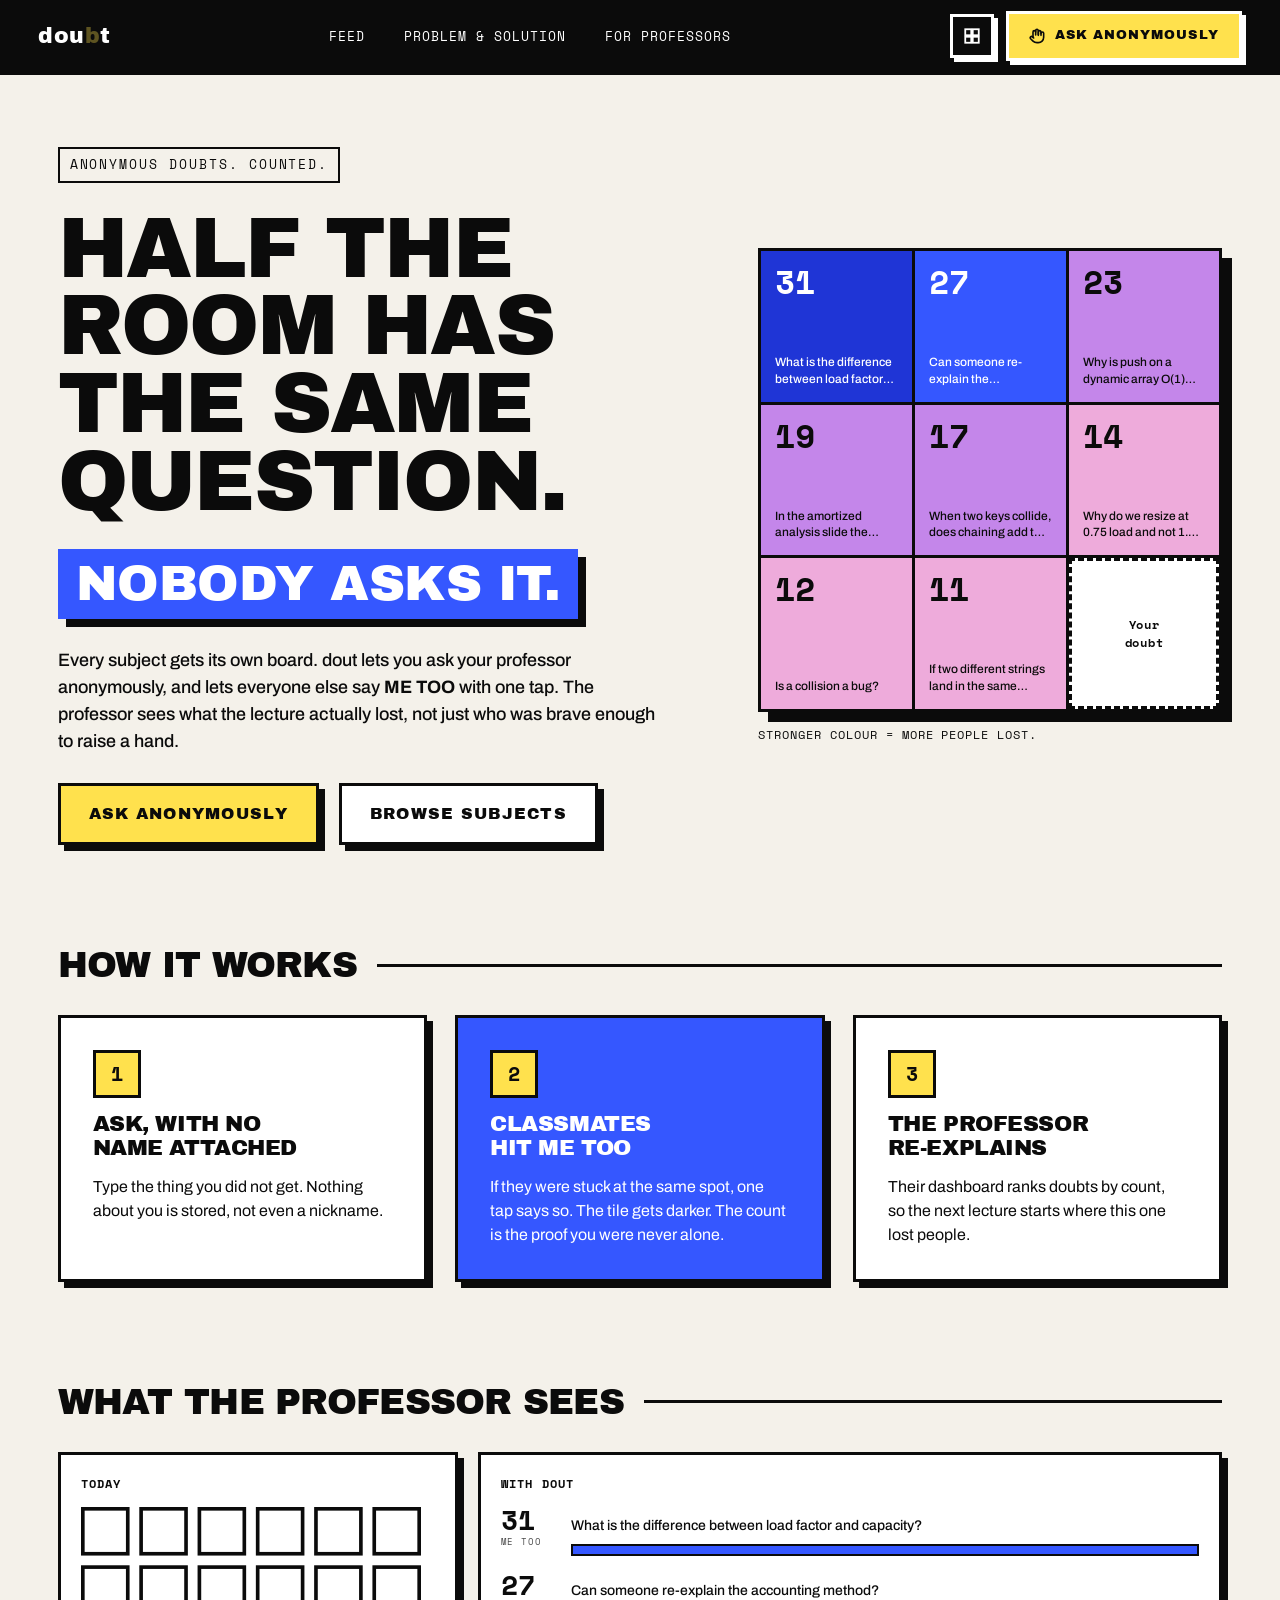
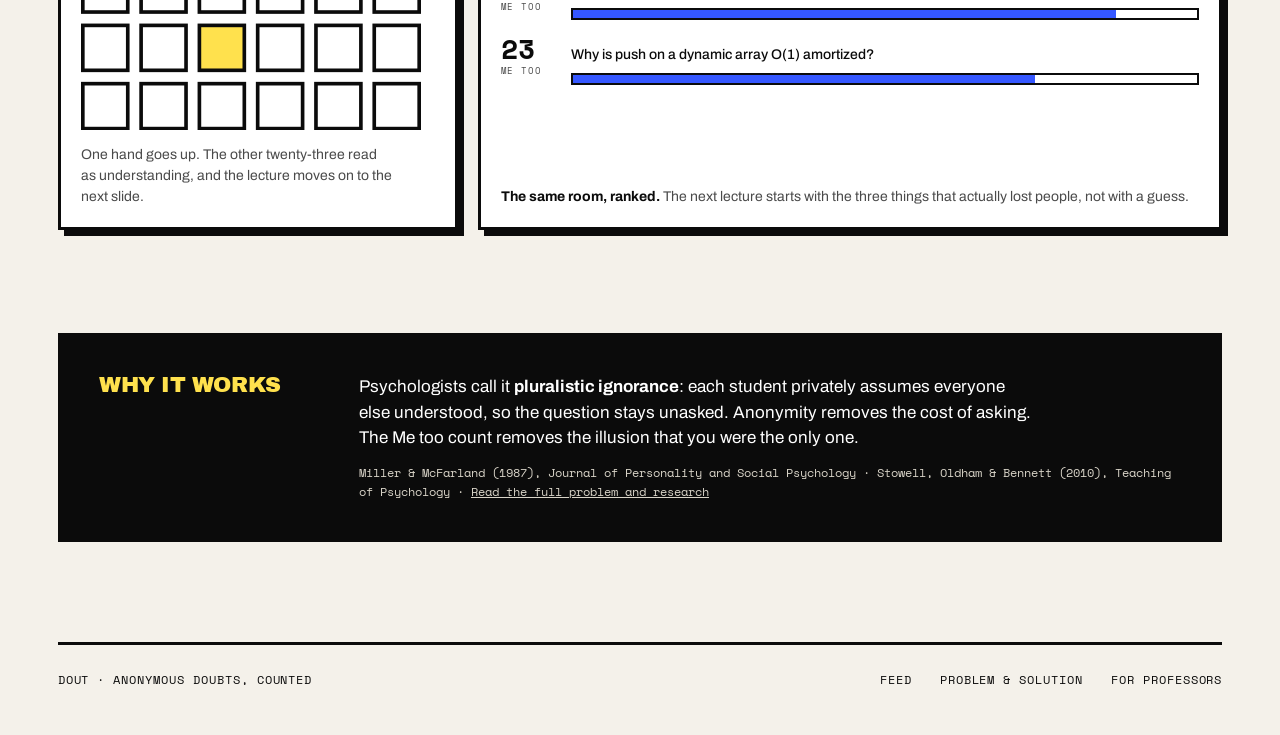
==== commit 8811b41d: "minor tweaks 8" ====
--- a/index.html
+++ b/index.html
@@ -4,7 +4,7 @@
   <meta charset="utf-8">
   <meta name="viewport" content="width=device-width, initial-scale=1">
   <title>dout</title>
-  <meta name="description" content="dout lets students ask their professor anonymously and lets everyone else say me too with one tap. Built for DesignAthon 2026.">
+  <meta name="description" content="dout lets students ask their professor anonymously and lets everyone else say me too with one tap.">
   <link rel="icon" href="data:image/svg+xml,%3Csvg xmlns='http://www.w3.org/2000/svg' viewBox='0 0 32 32'%3E%3Crect width='32' height='32' fill='%230b0b0b'/%3E%3Crect x='6' y='6' width='20' height='20' fill='%23ffe14d'/%3E%3C/svg%3E">
   <link rel="preconnect" href="https://fonts.googleapis.com">
   <link rel="preconnect" href="https://fonts.gstatic.com" crossorigin>
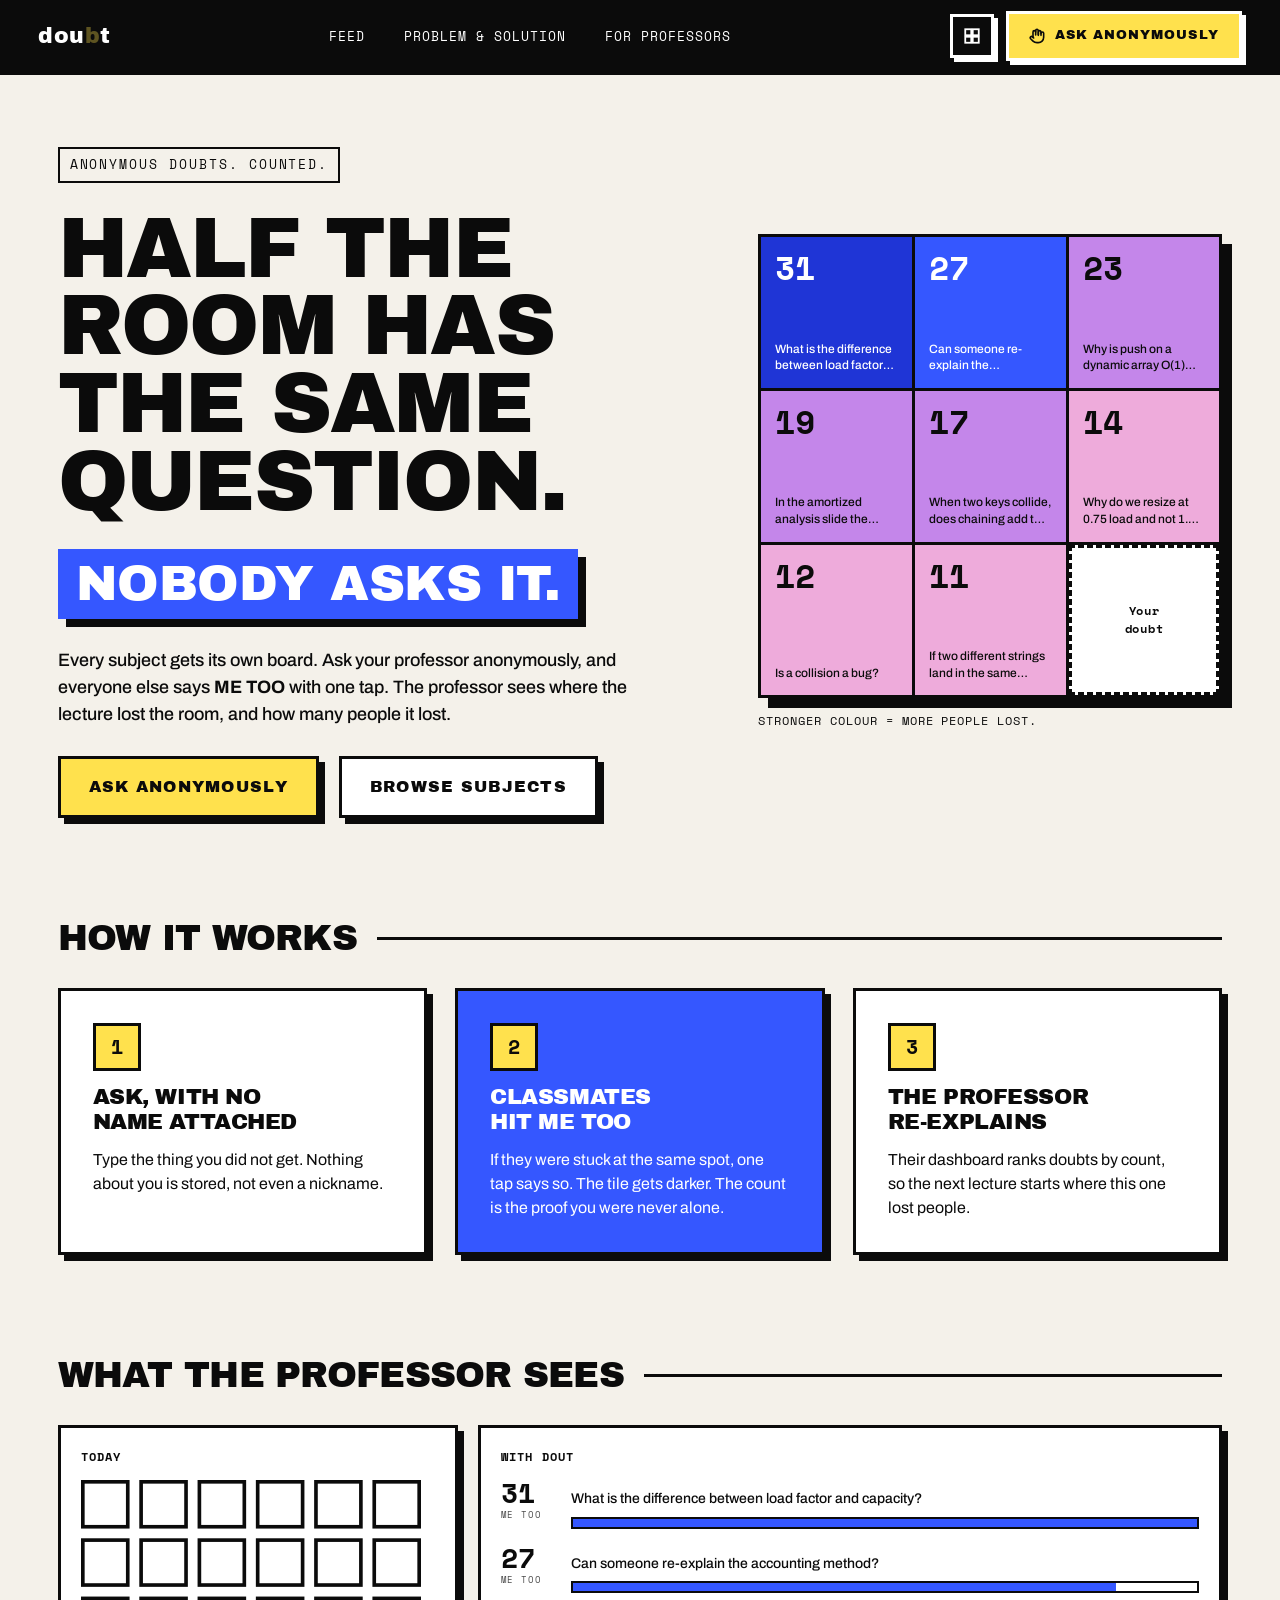
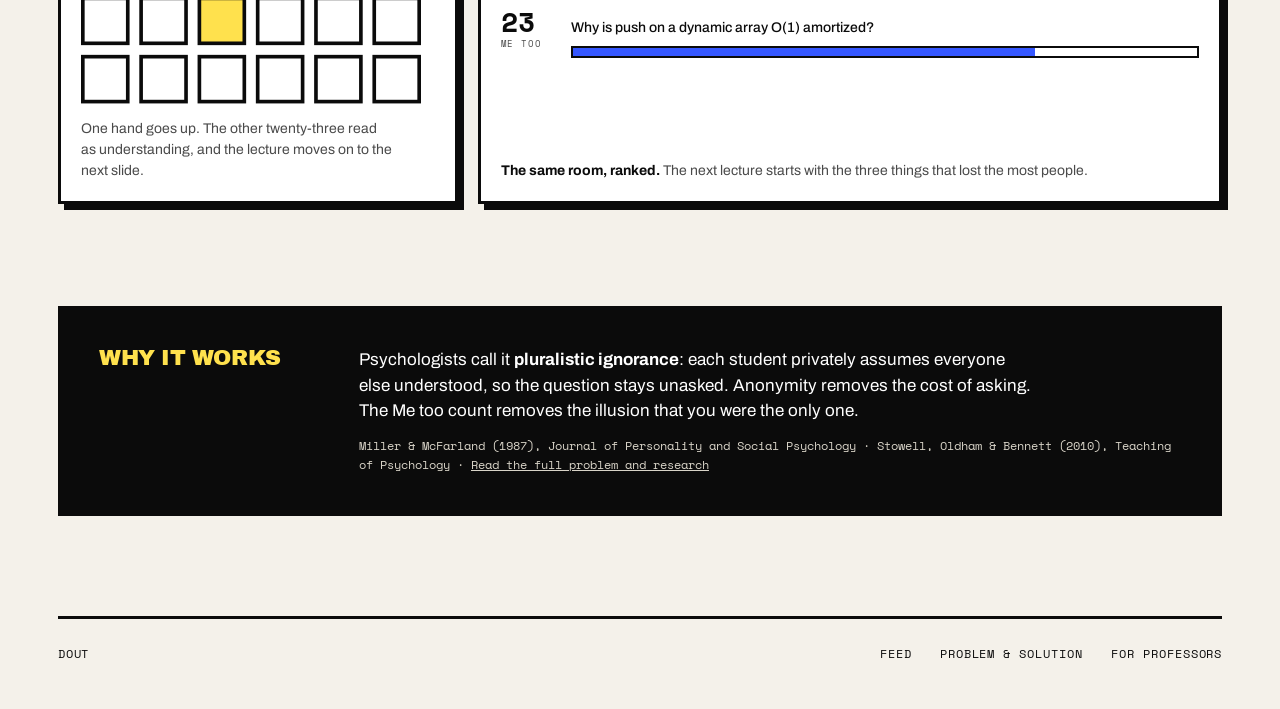
==== commit 0e028b6a: "minor tweaks 11" ====
--- a/index.html
+++ b/index.html
@@ -21,7 +21,7 @@
         <span class="kicker kicker--boxed">Anonymous doubts. Counted.</span>
         <h1 class="hero__title" id="hero-title">Half the room has the same question.</h1>
         <p class="hero__flag">Nobody asks it.</p>
-        <p class="hero__lede">Every subject gets its own board. dout lets you ask your professor anonymously, and lets everyone else say <strong>ME TOO</strong> with one tap. The professor sees what the lecture actually lost, not just who was brave enough to raise a hand.</p>
+        <p class="hero__lede">Every subject gets its own board. Ask your professor anonymously, and everyone else says <strong>ME TOO</strong> with one tap. The professor sees where the lecture lost the room, and how many people it lost.</p>
         <div class="hero__cta">
           <a class="btn btn--primary btn--lg" href="feed.html#ask">Ask anonymously</a>
           <a class="btn btn--lg" href="feed.html">Browse subjects</a>
@@ -79,7 +79,7 @@
               <span><span class="rankfig__q">Why is push on a dynamic array O(1) amortized?</span><span class="rankfig__bar" aria-hidden="true"><i style="--d:2;width:74%"></i></span></span>
             </div>
           </div>
-          <p class="roomfig__cap"><strong>The same room, ranked.</strong> The next lecture starts with the three things that actually lost people, not with a guess.</p>
+          <p class="roomfig__cap"><strong>The same room, ranked.</strong> The next lecture starts with the three things that lost the most people.</p>
         </div>
       </div>
     </section>
--- a/css/styles.css
+++ b/css/styles.css
@@ -3,6 +3,11 @@
    Palettes provide --hue / --hue-deep; heat steps are derived. */
 
 :root {
+  /* Names the theme for the parts of the page the stylesheet cannot reach: scrollbars, form
+     control internals, the native select popup. Without it the dark board painted a white
+     scrollbar down its own right edge, because the browser had never been told. */
+  color-scheme: light;
+
   --ground: #f4f1ea;
   --tile: #ffffff;
   --ink: #0b0b0b;
@@ -51,6 +56,8 @@
 :root[data-palette="pink"]    { --hue: #cc1a73; --hue-deep: #8a104c; }
 
 :root[data-theme="dark"] {
+  color-scheme: dark;
+
   --ground: #141414;
   --tile: #1e1e1e;
   --ink: #f4f1ea;
@@ -108,7 +115,12 @@
 
 *, *::before, *::after { box-sizing: border-box; }
 
-html { background: var(--ground); }
+/* The nav is a 75px sticky bar, so anything the browser scrolls into view on focus arrives
+   underneath it. Measured: focus a control sitting 10-30px above the fold and Chrome scrolls
+   it to y=0, which puts a 44px Me too button entirely behind 75px of chrome — the ring is not
+   dimmed, it is gone. Reserving the bar's height at the top of every scroll-into-view lands
+   the focused element below it instead. WCAG 2.2 SC 2.4.11. */
+html { background: var(--ground); scroll-padding-top: 88px; }
 
 body {
   margin: 0;
@@ -283,7 +295,10 @@
   font-family: var(--font-mono); font-size: 0.75rem; letter-spacing: 0.08em; text-transform: uppercase;
 }
 .footer nav { display: contents; }
-.footer ul { display: flex; gap: 28px; list-style: none; margin: 0; padding: 0; }
+/* Wraps because the row is three mono links at a fixed 28px gap: at 200% text zoom on a phone
+   they run past the viewport and take the whole page into horizontal scrolling with them. The
+   gap already covers both axes, so wrapping costs nothing at ordinary sizes. */
+.footer ul { display: flex; flex-wrap: wrap; gap: 28px; list-style: none; margin: 0; padding: 0; }
 .footer a { display: inline-block; padding: 6px 0; text-decoration: none; }
 /* --hue on the ground measures 3.42-3.48:1 in dark mode across every palette, so hovering
    made a footer link less readable than leaving it alone. --heat-5 is the one ramp step
@@ -676,6 +691,10 @@
 
 .gate { max-width: 520px; margin: clamp(40px, 8vw, 96px) auto 0; }
 .gate .box { display: flex; flex-direction: column; gap: 18px; }
+/* The kicker is a flex item here, so it stretches the full width of the form instead of
+   shrink-wrapping the way it does in the heroes. Centre the label in the band it actually
+   occupies, and drop the trailing letter-space so it sits optically centred, not 2px left. */
+.gate .kicker--boxed { text-align: center; padding-right: calc(10px - 0.15em); }
 .gate h1 { font-size: clamp(1.625rem, 3vw, 2.125rem); }
 .field { display: flex; flex-direction: column; gap: 8px; }
 .field label { font-family: var(--font-mono); font-size: 0.75rem; letter-spacing: 0.1em; text-transform: uppercase; }
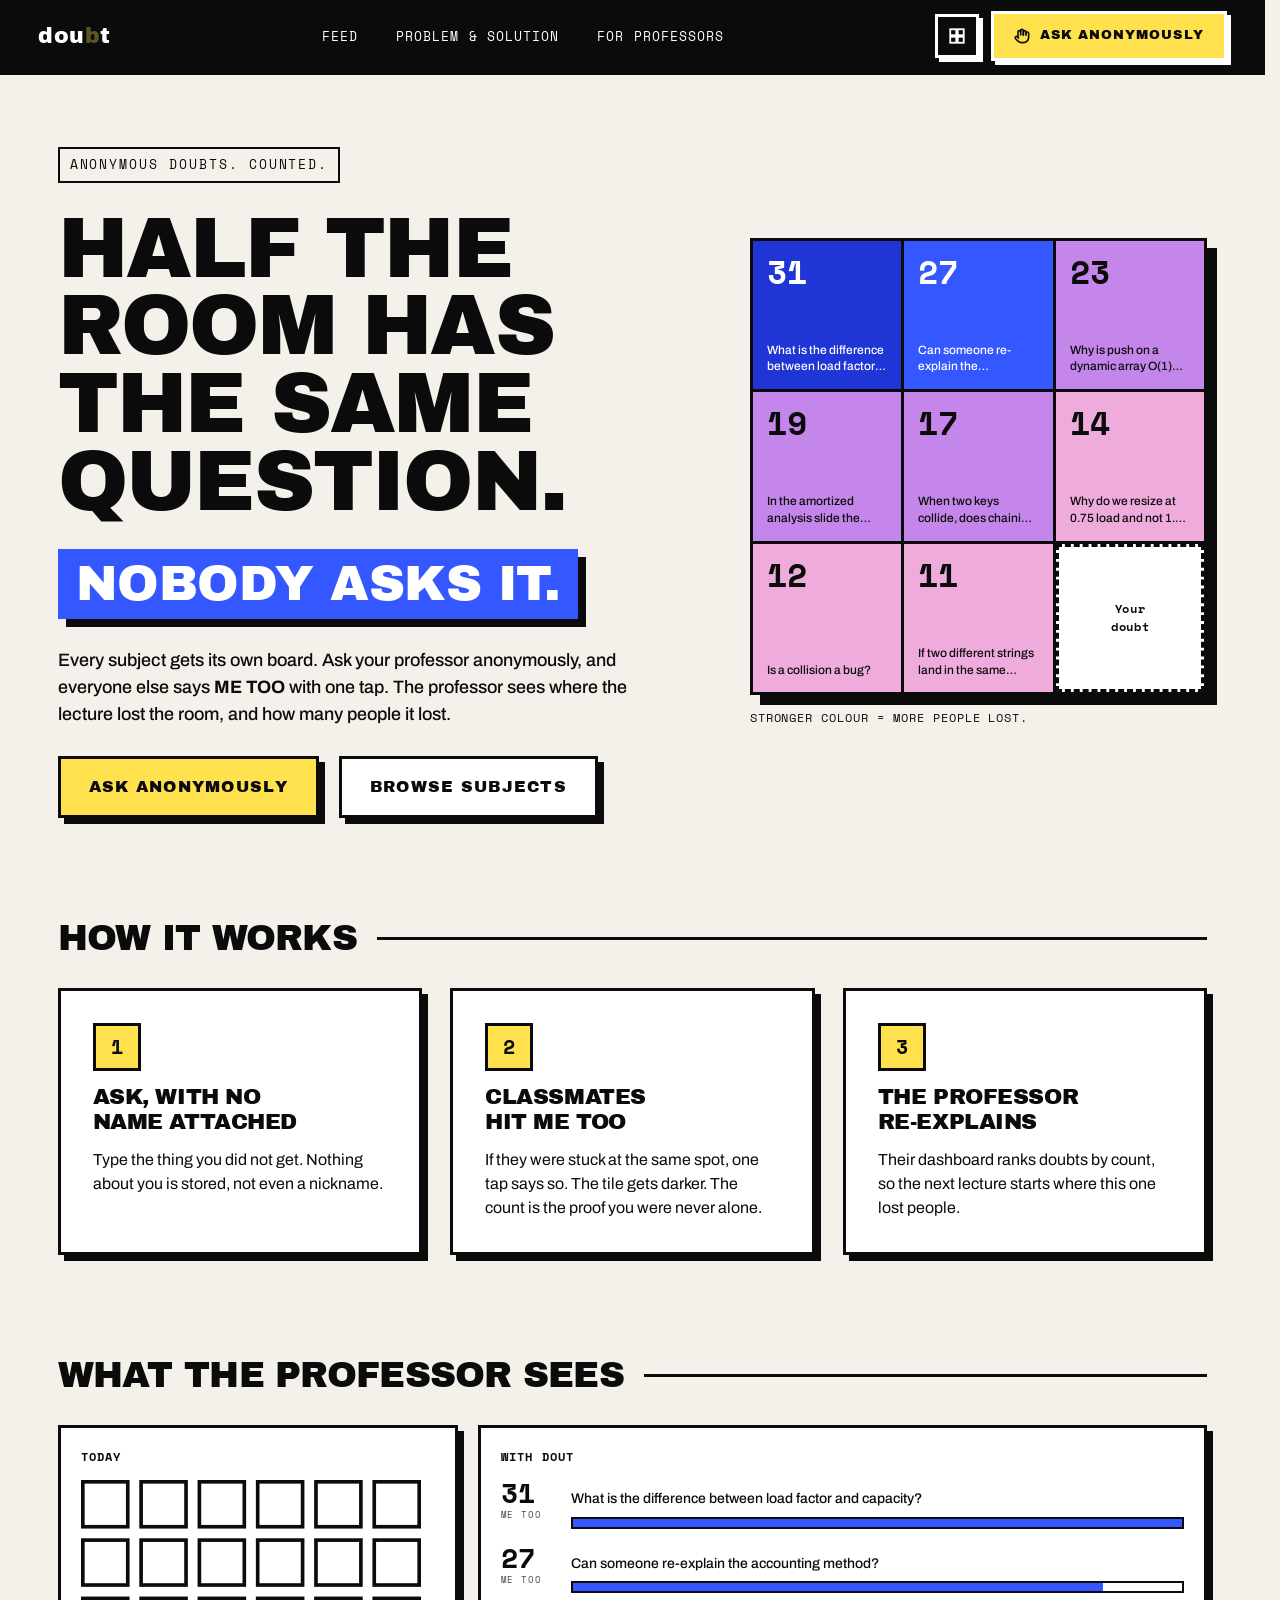
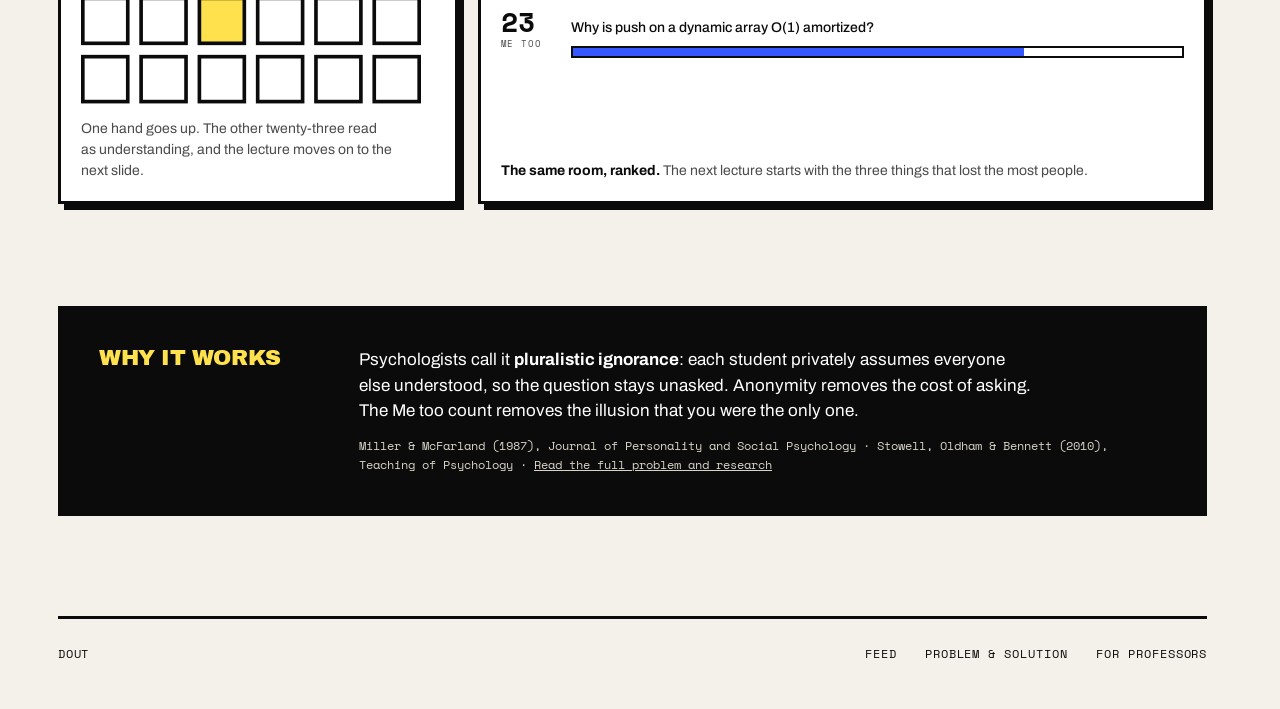
==== commit 51ce1c37: "minor tweaks 13" ====
--- a/index.html
+++ b/index.html
@@ -42,7 +42,7 @@
           <h3>Ask, with no name attached</h3>
           <p>Type the thing you did not get. Nothing about you is stored, not even a nickname.</p>
         </article>
-        <article class="box box--hue step">
+        <article class="box step">
           <div class="num-badge" aria-hidden="true">2</div>
           <h3>Classmates hit Me too</h3>
           <p>If they were stuck at the same spot, one tap says so. The tile gets darker. The count is the proof you were never alone.</p>
--- a/css/styles.css
+++ b/css/styles.css
@@ -120,7 +120,10 @@
    it to y=0, which puts a 44px Me too button entirely behind 75px of chrome — the ring is not
    dimmed, it is gone. Reserving the bar's height at the top of every scroll-into-view lands
    the focused element below it instead. WCAG 2.2 SC 2.4.11. */
-html { background: var(--ground); scroll-padding-top: 88px; }
+/* A page shorter than the viewport has no scrollbar, so moving to it from a page that has one
+   widens the viewport by the scrollbar's width and slides every centred container sideways.
+   Reserving the gutter on both keeps the layout still across navigations. */
+html { background: var(--ground); scroll-padding-top: 88px; scrollbar-gutter: stable; }
 
 body {
   margin: 0;
@@ -187,6 +190,13 @@
   position: sticky; top: 0; z-index: 50;
   background: #0b0b0b; color: #ffffff;
   border-bottom: 3px solid var(--line);
+  /* The bar's contents are injected by js/ui.js at DOMContentLoaded, so the same 72px the
+     inner row reserves has to be reserved on the empty shell as well. Without it the header
+     paints 3px tall and then snaps to 75, shoving the whole page down by a nav's height on
+     every navigation. Reserve it here and the injected row lands in space that already exists.
+     75px, not 72: box-sizing is border-box here, so the shell has to cover the inner row's
+     72px plus its own 3px bottom border to land on the same height the filled bar settles at. */
+  min-height: 75px;
 }
 .nav__inner {
   display: flex; align-items: center; justify-content: space-between; gap: 16px;
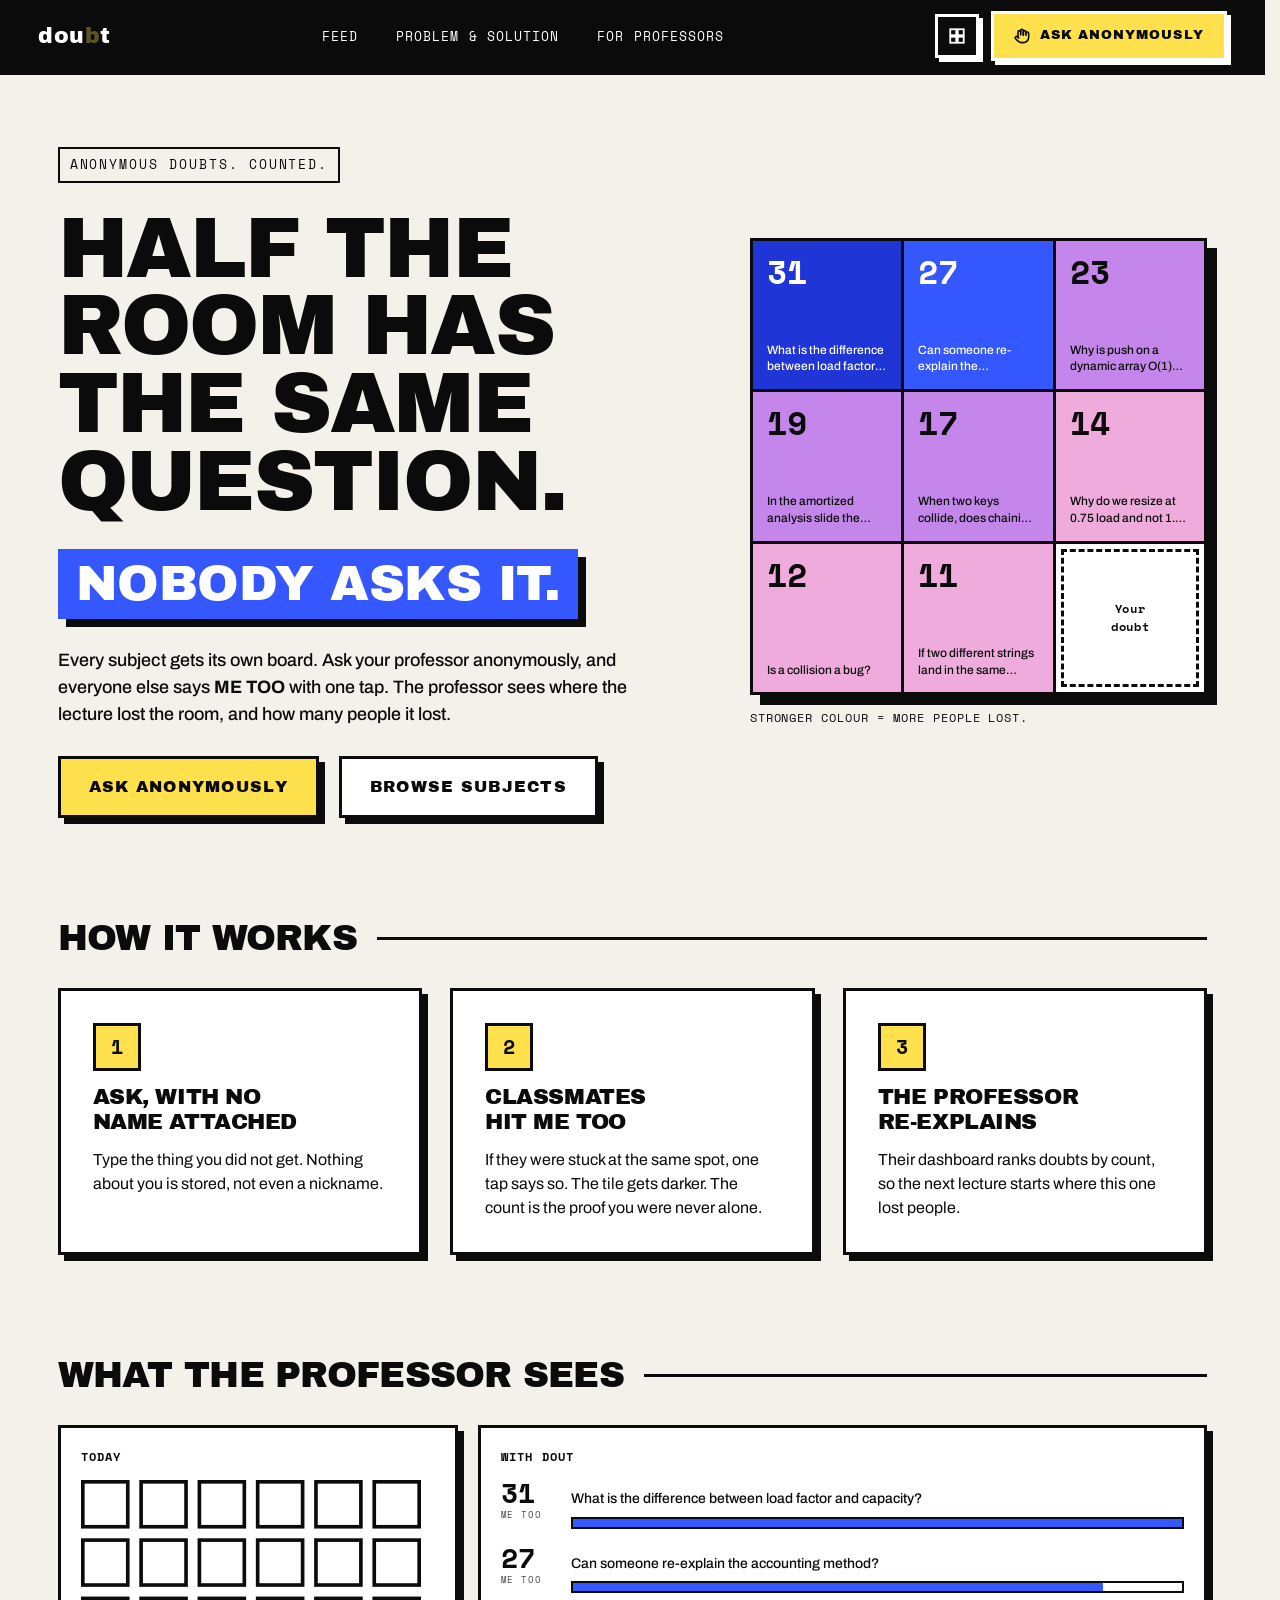
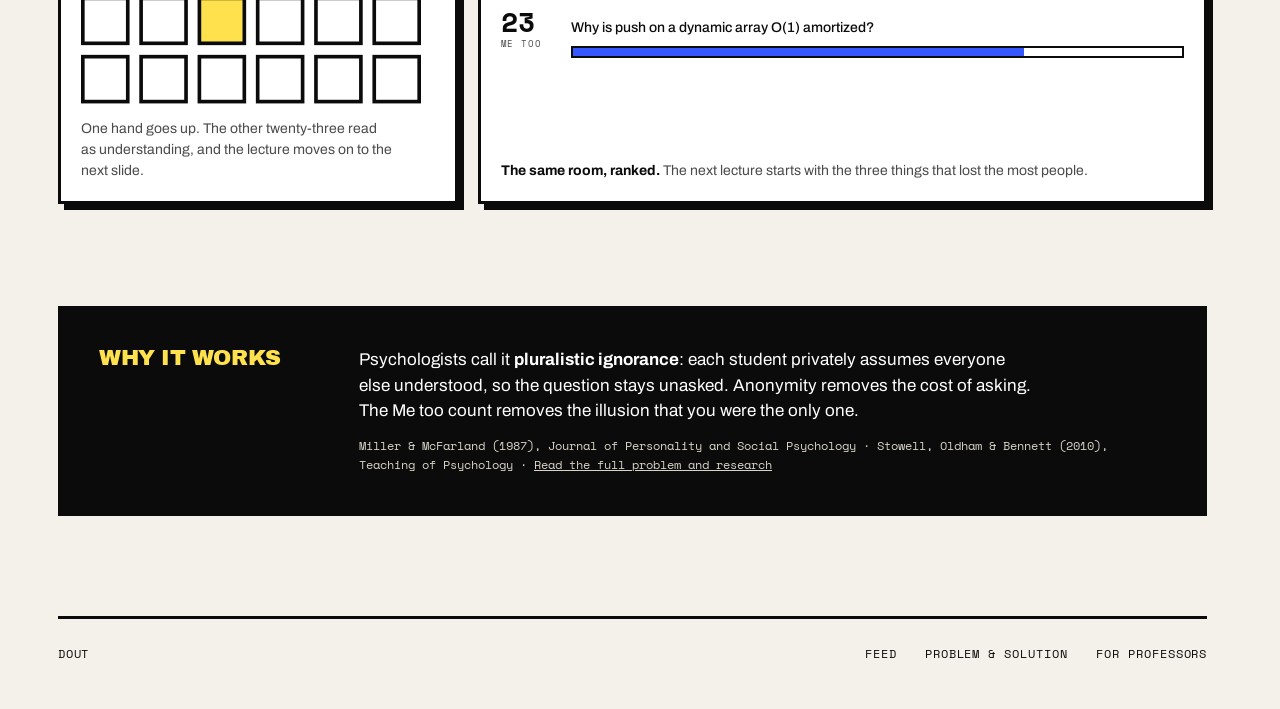
==== commit fc9930e5: "minor tweaks 15" ====
--- a/index.html
+++ b/index.html
@@ -6,9 +6,8 @@
   <title>dout</title>
   <meta name="description" content="dout lets students ask their professor anonymously and lets everyone else say me too with one tap.">
   <link rel="icon" href="data:image/svg+xml,%3Csvg xmlns='http://www.w3.org/2000/svg' viewBox='0 0 32 32'%3E%3Crect width='32' height='32' fill='%230b0b0b'/%3E%3Crect x='6' y='6' width='20' height='20' fill='%23ffe14d'/%3E%3C/svg%3E">
-  <link rel="preconnect" href="https://fonts.googleapis.com">
-  <link rel="preconnect" href="https://fonts.gstatic.com" crossorigin>
-  <link rel="stylesheet" href="https://fonts.googleapis.com/css2?family=Archivo+Black&family=Archivo:wght@400;500;600;700&family=Space+Mono:wght@400;700&display=swap">
+  <link rel="preload" href="fonts/archivo-latin.woff2" as="font" type="font/woff2" crossorigin>
+  <link rel="preload" href="fonts/archivo-black-latin.woff2" as="font" type="font/woff2" crossorigin>
   <link rel="stylesheet" href="css/styles.css">
   <script src="js/theme.js"></script>
 </head>
--- a/css/styles.css
+++ b/css/styles.css
@@ -32,6 +32,16 @@
   --heat-4-ink: #ffffff;
   --heat-5-ink: #ffffff;
 
+  /* Fixed-context surfaces. The nav, the composer, form fields, .btn--ink, .tag and the toast
+     deliberately hold one light or dark context instead of following --tile and --ink, because
+     each is a self-contained object that has to read the same in both themes. That was a real
+     idea expressed as ninety-odd raw hex literals; naming it makes it greppable and puts the
+     ink and the paper in one place. --paper-fixed flips with the theme (cream reads better
+     than white inside a dark panel); --ink-fixed never does. */
+  --ink-fixed: #0b0b0b;
+  --paper-fixed: #ffffff;
+  --on-ink-fixed: #ffffff;
+
   --shadow: 6px 6px 0 var(--line);
   --shadow-sm: 4px 4px 0 var(--line);
   --shadow-lg: 10px 10px 0 var(--line);
@@ -57,6 +67,9 @@
 
 :root[data-theme="dark"] {
   color-scheme: dark;
+
+  /* The ink stays ink; only the paper inside those objects warms to the theme's own cream. */
+  --paper-fixed: #f4f1ea;
 
   --ground: #141414;
   --tile: #1e1e1e;
@@ -91,6 +104,103 @@
   --heat-3-ink: #ffffff;
   --heat-4-ink: #ffffff;
   --heat-5-ink: #0b0b0b;
+}
+
+/* ---------- Webfonts ----------
+   Self-hosted. These used to come from fonts.googleapis.com, which meant a render-blocking
+   stylesheet on a third-party origin, then font files from a second origin, before the page
+   could paint at all. Same eleven files, same unicode-ranges, same weights, served from here.
+   Archivo, Archivo Black and Space Mono are all SIL Open Font License 1.1; see fonts/OFL.txt.
+
+   Archivo's four weights are one file: Google served the identical URL for 400, 500, 600 and
+   700, so the range is declared once rather than repeated four times over the same bytes. */
+@font-face {
+  font-family: 'Archivo';
+  font-style: normal;
+  font-weight: 400 700;
+  font-display: swap;
+  src: url(../fonts/archivo-latin.woff2) format('woff2');
+  unicode-range: U+0000-00FF, U+0131, U+0152-0153, U+02BB-02BC, U+02C6, U+02DA, U+02DC, U+0304, U+0308, U+0329, U+2000-206F, U+20AC, U+2122, U+2191, U+2193, U+2212, U+2215, U+FEFF, U+FFFD;
+}
+@font-face {
+  font-family: 'Archivo';
+  font-style: normal;
+  font-weight: 400 700;
+  font-display: swap;
+  src: url(../fonts/archivo-latin-ext.woff2) format('woff2');
+  unicode-range: U+0100-02BA, U+02BD-02C5, U+02C7-02CC, U+02CE-02D7, U+02DD-02FF, U+0304, U+0308, U+0329, U+1D00-1DBF, U+1E00-1E9F, U+1EF2-1EFF, U+2020, U+20A0-20AB, U+20AD-20C0, U+2113, U+2C60-2C7F, U+A720-A7FF;
+}
+@font-face {
+  font-family: 'Archivo';
+  font-style: normal;
+  font-weight: 400 700;
+  font-display: swap;
+  src: url(../fonts/archivo-vietnamese.woff2) format('woff2');
+  unicode-range: U+0102-0103, U+0110-0111, U+0128-0129, U+0168-0169, U+01A0-01A1, U+01AF-01B0, U+0300-0301, U+0303-0304, U+0308-0309, U+0323, U+0329, U+1EA0-1EF9, U+20AB;
+}
+@font-face {
+  font-family: 'Archivo Black';
+  font-style: normal;
+  font-weight: 400;
+  font-display: swap;
+  src: url(../fonts/archivo-black-latin.woff2) format('woff2');
+  unicode-range: U+0000-00FF, U+0131, U+0152-0153, U+02BB-02BC, U+02C6, U+02DA, U+02DC, U+0304, U+0308, U+0329, U+2000-206F, U+20AC, U+2122, U+2191, U+2193, U+2212, U+2215, U+FEFF, U+FFFD;
+}
+@font-face {
+  font-family: 'Archivo Black';
+  font-style: normal;
+  font-weight: 400;
+  font-display: swap;
+  src: url(../fonts/archivo-black-latin-ext.woff2) format('woff2');
+  unicode-range: U+0100-02BA, U+02BD-02C5, U+02C7-02CC, U+02CE-02D7, U+02DD-02FF, U+0304, U+0308, U+0329, U+1D00-1DBF, U+1E00-1E9F, U+1EF2-1EFF, U+2020, U+20A0-20AB, U+20AD-20C0, U+2113, U+2C60-2C7F, U+A720-A7FF;
+}
+@font-face {
+  font-family: 'Space Mono';
+  font-style: normal;
+  font-weight: 400;
+  font-display: swap;
+  src: url(../fonts/space-mono-400-latin.woff2) format('woff2');
+  unicode-range: U+0000-00FF, U+0131, U+0152-0153, U+02BB-02BC, U+02C6, U+02DA, U+02DC, U+0304, U+0308, U+0329, U+2000-206F, U+20AC, U+2122, U+2191, U+2193, U+2212, U+2215, U+FEFF, U+FFFD;
+}
+@font-face {
+  font-family: 'Space Mono';
+  font-style: normal;
+  font-weight: 400;
+  font-display: swap;
+  src: url(../fonts/space-mono-400-latin-ext.woff2) format('woff2');
+  unicode-range: U+0100-02BA, U+02BD-02C5, U+02C7-02CC, U+02CE-02D7, U+02DD-02FF, U+0304, U+0308, U+0329, U+1D00-1DBF, U+1E00-1E9F, U+1EF2-1EFF, U+2020, U+20A0-20AB, U+20AD-20C0, U+2113, U+2C60-2C7F, U+A720-A7FF;
+}
+@font-face {
+  font-family: 'Space Mono';
+  font-style: normal;
+  font-weight: 400;
+  font-display: swap;
+  src: url(../fonts/space-mono-400-vietnamese.woff2) format('woff2');
+  unicode-range: U+0102-0103, U+0110-0111, U+0128-0129, U+0168-0169, U+01A0-01A1, U+01AF-01B0, U+0300-0301, U+0303-0304, U+0308-0309, U+0323, U+0329, U+1EA0-1EF9, U+20AB;
+}
+@font-face {
+  font-family: 'Space Mono';
+  font-style: normal;
+  font-weight: 700;
+  font-display: swap;
+  src: url(../fonts/space-mono-700-latin.woff2) format('woff2');
+  unicode-range: U+0000-00FF, U+0131, U+0152-0153, U+02BB-02BC, U+02C6, U+02DA, U+02DC, U+0304, U+0308, U+0329, U+2000-206F, U+20AC, U+2122, U+2191, U+2193, U+2212, U+2215, U+FEFF, U+FFFD;
+}
+@font-face {
+  font-family: 'Space Mono';
+  font-style: normal;
+  font-weight: 700;
+  font-display: swap;
+  src: url(../fonts/space-mono-700-latin-ext.woff2) format('woff2');
+  unicode-range: U+0100-02BA, U+02BD-02C5, U+02C7-02CC, U+02CE-02D7, U+02DD-02FF, U+0304, U+0308, U+0329, U+1D00-1DBF, U+1E00-1E9F, U+1EF2-1EFF, U+2020, U+20A0-20AB, U+20AD-20C0, U+2113, U+2C60-2C7F, U+A720-A7FF;
+}
+@font-face {
+  font-family: 'Space Mono';
+  font-style: normal;
+  font-weight: 700;
+  font-display: swap;
+  src: url(../fonts/space-mono-700-vietnamese.woff2) format('woff2');
+  unicode-range: U+0102-0103, U+0110-0111, U+0128-0129, U+0168-0169, U+01A0-01A1, U+01AF-01B0, U+0300-0301, U+0303-0304, U+0308-0309, U+0323, U+0329, U+1EA0-1EF9, U+20AB;
 }
 
 @font-face {
@@ -184,11 +294,22 @@
 
 .container { width: min(1440px, 100%); margin: 0 auto; padding-left: var(--gutter); padding-right: var(--gutter); }
 
+/* Shown only when scripting is off, where feed.html and professor.html have no board to
+   build. Styled as a real surface rather than bare text, because it is the whole page. */
+.noscript { max-width: 560px; margin: clamp(40px, 8vw, 96px) auto 0; padding: clamp(20px, 3vw, 32px); background: var(--tile); border: var(--border); box-shadow: var(--shadow); }
+.noscript h1 { font-size: clamp(1.5rem, 3vw, 2rem); }
+.noscript p { margin-top: 16px; font-size: 1rem; line-height: 1.5; }
+
+/* Set by the inline script in professor.html before first paint, so a professor returning to
+   an unlocked subject never sees the password form flash ahead of their dashboard. js/professor.js
+   keeps it in step afterwards. */
+:root[data-prof="open"] #gate { display: none; }
+
 /* ---------- Nav ---------- */
 
 .nav {
   position: sticky; top: 0; z-index: 50;
-  background: #0b0b0b; color: #ffffff;
+  background: var(--ink-fixed); color: var(--on-ink-fixed);
   border-bottom: 3px solid var(--line);
   /* The bar's contents are injected by js/ui.js at DOMContentLoaded, so the same 72px the
      inner row reserves has to be reserved on the empty shell as well. Without it the header
@@ -204,7 +325,7 @@
 }
 /* The wordmark must never wrap or be squeezed; giving the label back to the Ask button
    narrowed the row enough that flex started shrinking the brand instead. */
-.nav__brand { display: flex; align-items: center; flex-shrink: 0; text-decoration: none; color: #ffffff; }
+.nav__brand { display: flex; align-items: center; flex-shrink: 0; text-decoration: none; color: var(--on-ink-fixed); }
 /* The b is the letter the brand dropped, so it is drawn but not spoken: yellow at a third
    strength, which disappears into the bar at a glance and resolves into "doubt" up close.
    Hover and keyboard focus bring it fully up, which is the whole joke landing. The global
@@ -217,7 +338,7 @@
 .nav__links { display: flex; align-items: center; gap: clamp(20px, 3vw, 40px); list-style: none; margin: 0; padding: 0; }
 .nav__link {
   font-family: var(--font-mono); font-size: 0.8125rem; letter-spacing: 0.08em; text-transform: uppercase;
-  color: #ffffff; text-decoration: none; padding: 6px 0; border-bottom: 3px solid transparent;
+  color: var(--on-ink-fixed); text-decoration: none; padding: 6px 0; border-bottom: 3px solid transparent;
 }
 .nav__link:hover { color: var(--yellow); }
 .nav__link[aria-current="page"] { color: var(--yellow); border-bottom-color: var(--yellow); }
@@ -236,7 +357,7 @@
 .btn:hover { transform: translate(-2px, -2px); box-shadow: 6px 6px 0 var(--line); }
 .btn:active { transform: translate(3px, 3px); box-shadow: 1px 1px 0 var(--line); }
 .btn--primary { background: var(--yellow); color: var(--on-yellow); }
-.btn--ink { background: #0b0b0b; color: #ffffff; border-color: #0b0b0b; }
+.btn--ink { background: var(--ink-fixed); color: var(--on-ink-fixed); border-color: var(--ink-fixed); }
 :root[data-theme="dark"] .btn--ink { background: #f4f1ea; color: #0b0b0b; border-color: #f4f1ea; }
 .btn--lg { min-height: 56px; padding: 16px 28px; font-size: 1rem; box-shadow: var(--shadow); }
 .btn--lg:hover { box-shadow: 8px 8px 0 var(--line); }
@@ -246,10 +367,10 @@
 .btn--danger { background: var(--danger); color: var(--on-danger); border-color: var(--danger); }
 .btn--icon { padding: 0; width: 44px; }
 .btn[disabled] { opacity: 0.55; cursor: not-allowed; transform: none; box-shadow: var(--shadow-sm); }
-.nav .btn { border-color: #ffffff; box-shadow: 4px 4px 0 #ffffff; }
-.nav .btn:hover { box-shadow: 6px 6px 0 #ffffff; }
-.nav .btn:active { box-shadow: 1px 1px 0 #ffffff; }
-.nav .btn--ghost { background: #0b0b0b; color: #ffffff; }
+.nav .btn { border-color: var(--on-ink-fixed); box-shadow: 4px 4px 0 var(--on-ink-fixed); }
+.nav .btn:hover { box-shadow: 6px 6px 0 var(--on-ink-fixed); }
+.nav .btn:active { box-shadow: 1px 1px 0 var(--on-ink-fixed); }
+.nav .btn--ghost { background: var(--ink-fixed); color: var(--on-ink-fixed); }
 
 /* Theme popover */
 .theme { position: relative; }
@@ -269,7 +390,7 @@
 .swatch:hover { transform: translate(-1px, -1px); }
 .swatch[aria-pressed="true"] { box-shadow: 3px 3px 0 var(--line), inset 0 0 0 3px var(--tile); }
 .swatch[aria-pressed="true"]::after {
-  content: ""; position: absolute; inset: 0; margin: auto; width: 12px; height: 12px; background: var(--yellow); border: 2px solid #0b0b0b;
+  content: ""; position: absolute; inset: 0; margin: auto; width: 12px; height: 12px; background: var(--yellow); border: 2px solid var(--ink-fixed);
 }
 .swatch-name { display: block; margin-top: 6px; font-family: var(--font-mono); font-size: 0.625rem; letter-spacing: 0.06em; text-transform: uppercase; text-align: center; color: var(--ink-soft); }
 .theme__row { display: flex; align-items: center; justify-content: space-between; gap: 12px; margin-top: 18px; padding-top: 16px; border-top: 2px solid var(--line); }
@@ -278,7 +399,7 @@
 }
 .switch::after { content: ""; position: absolute; top: 3px; left: 3px; width: 18px; height: 18px; background: var(--line); transition: transform 160ms var(--ease-pop); }
 .switch[aria-checked="true"] { background: var(--yellow); }
-.switch[aria-checked="true"]::after { transform: translateX(26px); background: #0b0b0b; }
+.switch[aria-checked="true"]::after { transform: translateX(26px); background: var(--ink-fixed); }
 
 /* ---------- Layout blocks ---------- */
 
@@ -288,14 +409,18 @@
 .section-title::after { content: ""; flex-grow: 1; height: 3px; background: var(--line); }
 
 .box { background: var(--tile); border: var(--border); box-shadow: var(--shadow); padding: clamp(20px, 3vw, 32px); }
-.box--hue { background: var(--hue); color: #ffffff; }
+/* --hue and --yellow carry no markup at the moment. They stay because DESIGN.md lists all
+   three fills as the box component's variants, so they are the system's vocabulary rather than
+   leftovers: a box that needs to be the Room's Colour or the highlighter has a name to reach
+   for. Delete them only by editing that spec too. */
+.box--hue { background: var(--hue); color: var(--on-ink-fixed); }
 .box--yellow { background: var(--yellow); color: var(--on-yellow); }
-.box--ink { background: #0b0b0b; color: #ffffff; border-color: #0b0b0b; box-shadow: none; }
+.box--ink { background: var(--ink-fixed); color: var(--on-ink-fixed); border-color: var(--ink-fixed); box-shadow: none; }
 :root[data-theme="dark"] .box--ink { background: #1e1e1e; border-color: #f4f1ea; }
 
 .num-badge {
   width: 48px; height: 48px; display: flex; align-items: center; justify-content: center;
-  background: var(--yellow); color: var(--on-yellow); border: 3px solid #0b0b0b;
+  background: var(--yellow); color: var(--on-yellow); border: 3px solid var(--ink-fixed);
   font-family: var(--font-mono); font-size: 1.25rem; font-weight: 700;
 }
 
@@ -340,7 +465,16 @@
 .preview__count { font-family: var(--font-mono); font-size: clamp(1.375rem, 2.6vw, 2.125rem); font-weight: 700; line-height: 1; font-variant-numeric: tabular-nums; }
 .preview__count--word { font-size: 0.8125rem; letter-spacing: 0.1em; text-transform: uppercase; }
 .preview__label { font-size: 0.75rem; line-height: 1.4; font-weight: 500; overflow: hidden; overflow-wrap: anywhere; display: -webkit-box; -webkit-line-clamp: 2; -webkit-box-orient: vertical; }
-.preview__cell--empty { border: 3px dashed var(--line); align-items: center; justify-content: center; text-align: center; font-family: var(--font-mono); font-size: 0.75rem; font-weight: 700; letter-spacing: 0.06em; }
+/* The dashed rule floats inside the cell rather than sitting on its box. The grid paints its
+   lines as 3px of ground showing through the gaps, and this cell is the last one, so its own
+   border was pressed flat against solid line on all four sides: gap above and to the left, the
+   grid's outer border to the right and below. The cell is also never a whole number of pixels
+   wide (170.44 on desktop, ~85 on a phone), so at small sizes those edges rasterise into the
+   black beside them and the gaps in the dash stop reading on whichever sides round badly.
+   Inset by 5px the rule has tile on both sides of it and reads as dashed at every width.
+   Still a 3px dashed border with no shadow, which is what the rule asks for. */
+.preview__cell--empty { position: relative; align-items: center; justify-content: center; text-align: center; font-family: var(--font-mono); font-size: 0.75rem; font-weight: 700; letter-spacing: 0.06em; }
+.preview__cell--empty::before { content: ""; position: absolute; inset: 5px; border: 3px dashed var(--line); pointer-events: none; }
 .preview__caption { font-family: var(--font-mono); font-size: 0.75rem; letter-spacing: 0.08em; text-transform: uppercase; }
 
 /* ---------- Room figure ----------
@@ -401,12 +535,12 @@
    label: the pressed button inverts, and its own text is the one colour guaranteed to read
    against whichever background it is currently wearing. */
 .filters :focus-visible { outline-offset: -3px; outline-color: currentColor; }
-.filters__btn[aria-checked="true"] { background: #0b0b0b; color: var(--yellow); }
+.filters__btn[aria-checked="true"] { background: var(--ink-fixed); color: var(--yellow); }
 :root[data-theme="dark"] .filters__btn[aria-checked="true"] { background: #f4f1ea; color: #0b0b0b; }
 
 .composer {
   display: grid; grid-template-columns: minmax(0, 1fr) auto; gap: 20px; align-items: stretch;
-  margin-top: 36px; padding: 20px; background: #0b0b0b; color: #ffffff;
+  margin-top: 36px; padding: 20px; background: var(--ink-fixed); color: var(--on-ink-fixed);
   /* The border is carried in both themes so the composer is the same size in both. Dark mode is
      the theme that needs it visible — a #1e1e1e panel on a #141414 ground has nothing else to
      separate it — but declaring it only there made the box 6px taller in dark than in light and
@@ -416,16 +550,15 @@
   border: var(--border);
 }
 :root[data-theme="dark"] .composer { background: #1e1e1e; }
-.composer__field { display: flex; flex-direction: column; background: #ffffff; color: #0b0b0b; border: 3px solid #0b0b0b; }
-:root[data-theme="dark"] .composer__field { background: #f4f1ea; }
+.composer__field { display: flex; flex-direction: column; background: var(--paper-fixed); color: var(--ink-fixed); border: 3px solid var(--ink-fixed); }
 .composer__input {
-  width: 100%; min-height: 64px; padding: 18px 20px; resize: vertical; border: 0; background: transparent; color: #0b0b0b;
+  width: 100%; min-height: 64px; padding: 18px 20px; resize: vertical; border: 0; background: transparent; color: var(--ink-fixed);
   font-family: var(--font-mono); font-size: 1rem; letter-spacing: 0.02em;
 }
 .composer__input::placeholder { color: #6b6b6b; text-transform: uppercase; }
 .composer__input:focus { outline: none; }
 .composer__field:focus-within { outline: 3px solid var(--yellow); outline-offset: 2px; }
-.composer__meta { display: flex; align-items: center; justify-content: space-between; gap: 12px; padding: 8px 14px 10px; border-top: 2px solid #0b0b0b; font-family: var(--font-mono); font-size: 0.6875rem; letter-spacing: 0.08em; text-transform: uppercase; color: #4a4a4a; }
+.composer__meta { display: flex; align-items: center; justify-content: space-between; gap: 12px; padding: 8px 14px 10px; border-top: 2px solid var(--ink-fixed); font-family: var(--font-mono); font-size: 0.6875rem; letter-spacing: 0.08em; text-transform: uppercase; color: #4a4a4a; }
 .composer__meta span { display: inline-flex; align-items: center; gap: 8px; }
 .composer .btn { align-self: stretch; }
 
@@ -497,7 +630,7 @@
 /* The tag stays ink-on-yellow in both themes on purpose: it is self-contained, it rides on
    tiles of every heat step including the yellow answered tile, and a black chip is at home on
    a dark board. The reply card and the Me too button were the actual white islands. */
-.tag { display: inline-block; padding: 4px 8px; font-family: var(--font-mono); font-size: 0.6875rem; letter-spacing: 0.08em; text-transform: uppercase; background: #0b0b0b; color: var(--yellow); }
+.tag { display: inline-block; padding: 4px 8px; font-family: var(--font-mono); font-size: 0.6875rem; letter-spacing: 0.08em; text-transform: uppercase; background: var(--ink-fixed); color: var(--yellow); }
 .tag--outline { background: transparent; color: inherit; border: 2px solid currentColor; }
 /* A white card on a dark board read as a lit window. Takes the theme's own surfaces now,
    the way .field input and .composer__field already did. */
@@ -554,7 +687,7 @@
   background: transparent; color: inherit; border: 2px solid currentColor; cursor: pointer;
   transition: background-color 160ms ease, color 160ms ease;
 }
-.hint__close:hover { background: #0b0b0b; color: var(--yellow); border-color: #0b0b0b; }
+.hint__close:hover { background: var(--ink-fixed); color: var(--yellow); border-color: var(--ink-fixed); }
 
 /* The board's encoding, stated on the board. Doubles as the room's live reading. */
 .legend {
@@ -643,7 +776,7 @@
 
 .toast {
   position: fixed; left: 50%; bottom: 24px; z-index: 80; transform: translate(-50%, 20px);
-  padding: 12px 18px; background: #0b0b0b; color: var(--yellow); border: 3px solid var(--yellow);
+  padding: 12px 18px; background: var(--ink-fixed); color: var(--yellow); border: 3px solid var(--yellow);
   font-family: var(--font-mono); font-size: 0.75rem; letter-spacing: 0.08em; text-transform: uppercase;
   opacity: 0; pointer-events: none; transition: opacity 200ms ease, transform 200ms var(--ease-pop);
 }
@@ -655,7 +788,7 @@
   min-height: 36px; padding: 6px 12px; background: var(--yellow); color: var(--on-yellow);
   border: 2px solid var(--yellow); font: inherit; text-transform: uppercase; cursor: pointer;
 }
-.toast__action:hover { background: #0b0b0b; color: var(--yellow); }
+.toast__action:hover { background: var(--ink-fixed); color: var(--yellow); }
 .toast__action:focus-visible { outline: 3px solid #ffffff; outline-offset: 2px; }
 
 /* ---------- Problem & Solution ---------- */
@@ -709,23 +842,21 @@
 .field { display: flex; flex-direction: column; gap: 8px; }
 .field label { font-family: var(--font-mono); font-size: 0.75rem; letter-spacing: 0.1em; text-transform: uppercase; }
 .field input {
-  min-height: 52px; padding: 12px 16px; background: #ffffff; color: #0b0b0b; border: var(--border);
+  min-height: 52px; padding: 12px 16px; background: var(--paper-fixed); color: var(--ink-fixed); border: var(--border);
   font-family: var(--font-mono); font-size: 1rem; letter-spacing: 0.06em;
 }
 /* The native select arrow is the one control in this page that would arrive with a system
    look: rounded, soft, borrowed from the OS. Replace it with the same hard chevron the rest
    of the site draws. */
 .field select {
-  min-height: 52px; padding: 12px 44px 12px 16px; background-color: #ffffff; color: #0b0b0b; border: var(--border);
+  min-height: 52px; padding: 12px 44px 12px 16px; background-color: var(--paper-fixed); color: var(--ink-fixed); border: var(--border);
   font-family: var(--font-mono); font-size: 0.9375rem; letter-spacing: 0.04em; cursor: pointer;
   appearance: none; -webkit-appearance: none;
   background-image: url("data:image/svg+xml,%3Csvg xmlns='http://www.w3.org/2000/svg' width='16' height='16' viewBox='0 0 24 24' fill='none' stroke='%230b0b0b' stroke-width='3' stroke-linecap='square'%3E%3Cpath d='M5 8l7 7 7-7'/%3E%3C/svg%3E");
   background-repeat: no-repeat; background-position: right 14px center;
 }
-:root[data-theme="dark"] .field input { background: #f4f1ea; }
-:root[data-theme="dark"] .field select { background-color: #f4f1ea; }
 .field__hint { display: flex; align-items: center; gap: 8px; font-family: var(--font-mono); font-size: 0.75rem; letter-spacing: 0.04em; color: var(--ink-soft); }
-.field__hint code { padding: 2px 6px; background: var(--yellow); color: #0b0b0b; border: 2px solid #0b0b0b; font-weight: 700; }
+.field__hint code { padding: 2px 6px; background: var(--yellow); color: var(--ink-fixed); border: 2px solid var(--ink-fixed); font-weight: 700; }
 .gate__error { color: var(--danger); font-family: var(--font-mono); font-size: 0.75rem; letter-spacing: 0.06em; text-transform: uppercase; min-height: 1.4em; }
 .is-shaking { animation: shake 360ms ease; }
 @keyframes shake { 0%, 100% { transform: translateX(0); } 20%, 60% { transform: translateX(-8px); } 40%, 80% { transform: translateX(8px); } }
@@ -750,14 +881,16 @@
 /* The answered row is yellow in both themes and takes ink text, so its bar has to be a fixed
    light context too. Inheriting --tile gave dark mode a #1e1e1e track under a #0b0b0b fill:
    1.18:1, a proportion graphic that showed nothing. White track, ink fill, ink border. */
-.row--answered .row__heat { background: #ffffff; border-color: #0b0b0b; }
-.row--answered .row__heat i { background: #0b0b0b; }
+.row--answered .row__heat { background: var(--paper-fixed); border-color: var(--ink-fixed); }
+.row--answered .row__heat i { background: var(--ink-fixed); }
 .row__actions { display: flex; flex-wrap: wrap; align-items: center; gap: 12px; }
 .check { display: inline-flex; align-items: center; gap: 10px; min-height: 44px; padding: 0 6px; font-family: var(--font-mono); font-size: 0.75rem; letter-spacing: 0.08em; text-transform: uppercase; cursor: pointer; }
-.check input { width: 22px; height: 22px; margin: 0; accent-color: var(--hue); cursor: pointer; }
+/* 24px is the WCAG 2.2 SC 2.5.8 floor. The label around it is already a 44px target and
+   activates the box, so this passed on the label alone; sizing the box itself removes the
+   argument. */
+.check input { width: 24px; height: 24px; margin: 0; accent-color: var(--hue); cursor: pointer; }
 .row__reply { display: flex; flex-direction: column; gap: 10px; }
-.row__reply textarea { min-height: 72px; padding: 12px 14px; border: var(--border); background: #ffffff; color: #0b0b0b; font-size: 0.9375rem; resize: vertical; }
-:root[data-theme="dark"] .row__reply textarea { background: #f4f1ea; }
+.row__reply textarea { min-height: 72px; padding: 12px 14px; border: var(--border); background: var(--paper-fixed); color: var(--ink-fixed); font-size: 0.9375rem; resize: vertical; }
 .row__reply-actions { display: flex; gap: 10px; flex-wrap: wrap; }
 
 .ranked-empty { padding: clamp(24px, 4vw, 40px); background: var(--tile); border: 3px dashed var(--line); }
@@ -796,7 +929,7 @@
 .picker__lede { margin-top: 18px; font-size: clamp(1rem, 1.4vw, 1.125rem); font-weight: 500; line-height: 1.5; max-width: 64ch; }
 .picker__cue {
   display: inline-block; margin-top: 18px; padding: 10px 14px;
-  background: var(--yellow); color: var(--on-yellow); border: 2px solid #0b0b0b;
+  background: var(--yellow); color: var(--on-yellow); border: 2px solid var(--ink-fixed);
   font-family: var(--font-mono); font-size: 0.75rem; font-weight: 700; letter-spacing: 0.06em; text-transform: uppercase;
 }
 .picker__cue[hidden] { display: none; }
@@ -812,7 +945,7 @@
 .subject:active { transform: translate(2px, 2px); box-shadow: 1px 1px 0 var(--line); }
 /* The code is the thing people scan the card by, so it is read at body size: mono keeps the
    tag voice, but 12px at 0.14em tracking pulled "CSE 2011" apart into loose characters. */
-.subject__code { padding: 6px 10px; background: #0b0b0b; color: var(--yellow); font-family: var(--font-mono); font-size: 0.9375rem; font-weight: 700; letter-spacing: 0.03em; text-transform: uppercase; }
+.subject__code { padding: 6px 10px; background: var(--ink-fixed); color: var(--yellow); font-family: var(--font-mono); font-size: 0.9375rem; font-weight: 700; letter-spacing: 0.03em; text-transform: uppercase; }
 /* Sized so the longest name on the timetable ("Microeconomics") clears a card at the narrowest
    column the grid will build. A display face this wide breaks mid-word rather than overflowing,
    and "MICROECONOMI / CS" is not a subject anybody recognises. */
@@ -952,10 +1085,12 @@
 @media (max-width: 400px) {
   .nav__inner { gap: 8px; padding: 0 10px; }
   .nav__actions { gap: 6px; }
-  .nav__word { font-size: 1.0625rem; }
-  .btn--icon { width: 40px; }
-  .nav__actions .btn { min-height: 40px; }
-  .nav__actions .btn--primary { padding: 10px 12px; font-size: 0.75rem; }
+  .nav__word { font-size: 1rem; }
+  /* The row used to buy its width by shrinking these three controls to 40px, which broke the
+     44px floor on exactly the devices where hitting a target is hardest. The width came back
+     from the wordmark, the gaps and the Ask padding instead: at 320px the row measures well
+     inside the viewport with every target still 44. Height is not the thing to sell here. */
+  .nav__actions .btn--primary { padding: 10px 10px; font-size: 0.75rem; }
 }
 
 @media (max-width: 640px) {
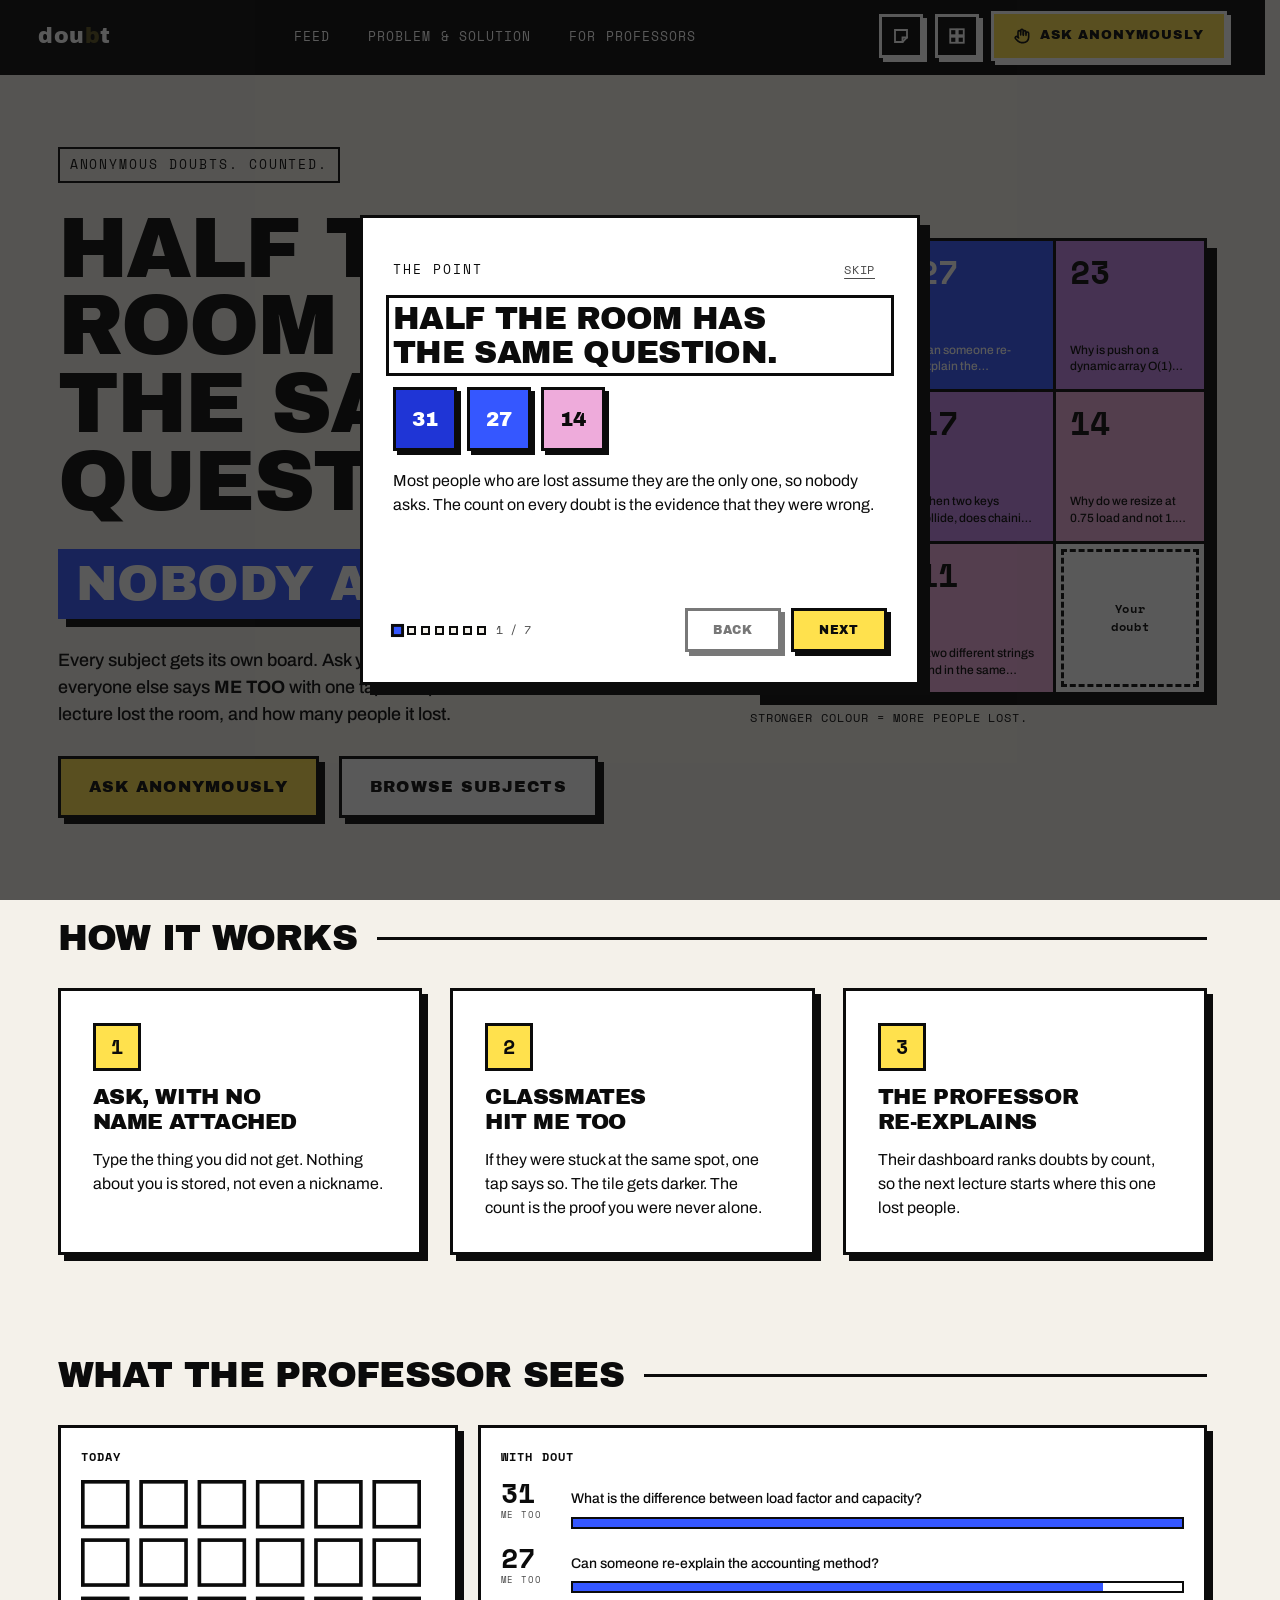
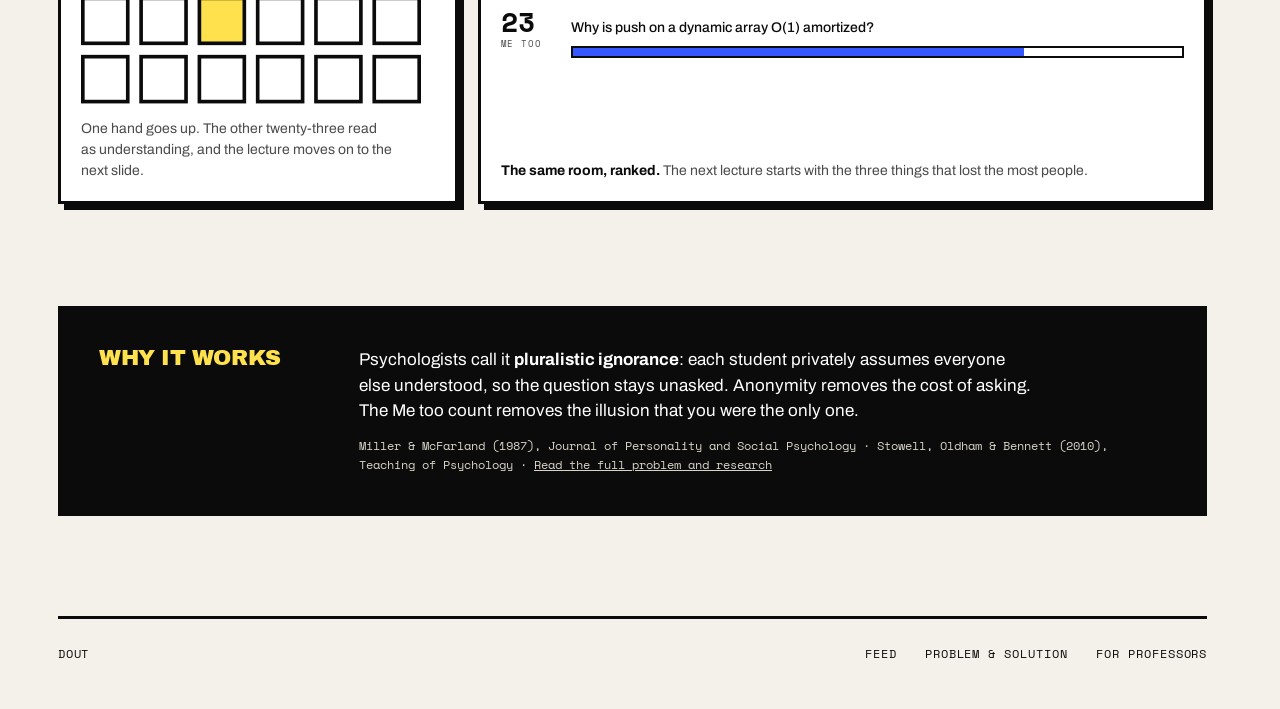
==== commit 3ff25bac: "added: stickers and onboarding" ====
--- a/index.html
+++ b/index.html
@@ -99,5 +99,7 @@
   <script src="js/store.js"></script>
   <script src="js/ui.js"></script>
   <script src="js/landing.js"></script>
+  <script src="js/stickers.js"></script>
+  <script src="js/tour.js"></script>
 </body>
 </html>
--- a/css/styles.css
+++ b/css/styles.css
@@ -237,11 +237,17 @@
 
 body {
   margin: 0;
+  /* Containing block for the sticker layer, which spans the document rather than the viewport.
+     Nothing else depends on it: every other absolutely positioned element on the site already
+     sits inside a positioned ancestor of its own. */
+  position: relative;
   font-family: var(--font-body);
   font-size: 1rem;
   line-height: 1.5;
   color: var(--ink);
-  background: var(--ground);
+  /* No background here on purpose: html already paints --ground (see above), and a second opaque
+     layer on body would bury the sticker layer, which sits at z-index -1. A block's own background
+     paints after negative-z-index descendants, so body painting the ground hid them completely. */
   -webkit-font-smoothing: antialiased;
   text-wrap: pretty;
 }
@@ -374,10 +380,16 @@
 
 /* Theme popover */
 .theme { position: relative; }
+/* Drops from under the button that opened it, rather than appearing already landed. */
+/* Transform only, deliberately. This one is opened by ui.js and has no visibility guard, so a
+   stalled animation must still leave a readable panel: 8px out of place, never invisible. */
+@keyframes panel-in { from { transform: translateY(-8px); } }
+
 .theme__panel {
   position: absolute; right: 0; top: calc(100% + 14px); z-index: 60;
   width: 300px; padding: 20px; background: var(--tile); color: var(--ink);
   border: var(--border); box-shadow: var(--shadow);
+  animation: panel-in 200ms var(--ease-pop);
 }
 .theme__panel[hidden] { display: none; }
 .theme__title { font-family: var(--font-mono); font-size: 0.75rem; letter-spacing: 0.15em; text-transform: uppercase; color: var(--ink-soft); margin-bottom: 12px; }
@@ -494,10 +506,29 @@
 /* Pinned to the bottom so two captions of different lengths still leave the panels level. */
 .roomfig__cap { margin-top: auto; font-size: 0.875rem; line-height: 1.5; color: var(--ink-soft); }
 .roomfig__cap strong { color: var(--ink); font-weight: 700; }
-.seat { fill: var(--tile); stroke: var(--line); stroke-width: 3; }
+/* fill-box for the same reason .seat-g takes it: an SVG element with no transform-box
+   scales about the viewBox origin, so a hovered seat would slide toward the corner of the
+   room instead of growing where it sits. */
+.seat { fill: var(--tile); stroke: var(--line); stroke-width: 3; transform-box: fill-box; transform-origin: center; }
 .seat--stuck { fill: var(--heat-4); }
 .seat--asked { fill: var(--yellow); }
 .seat__q { fill: var(--heat-4-ink); font-family: var(--font-mono); font-size: 19px; font-weight: 700; }
+
+/* The room answers the pointer, one seat at a time. Small on purpose: this is a diagram of a
+   lecture hall rather than a control, and it is aria-hidden decoration either way. Scale
+   rather than the up-left lift .btn and .subject use, because scale is the move these seats
+   already make when the reveal wave plays them in.
+
+   Guarded on hover: a tap leaves :hover stuck on a touch screen, and a square frozen at 1.06
+   with no way to clear it is worse than no hover at all. Reduced motion needs nothing here —
+   the blanket rule at the foot of this file drops the transition and the seat snaps instead. */
+@media (hover: hover) {
+  .seat, .seat-g { transition: transform 140ms var(--ease-pop); }
+  .seat:hover, .seat-g:hover { transform: scale(1.08); }
+  /* A stuck seat is a group: the square and its ? have to grow together, so the rect inside
+     must not take the hover a second time and land on 1.17. */
+  .seat-g:hover > .seat { transform: none; }
+}
 
 /* The professor's half of the landing band: the same room after dout, as the ranked list their
    dashboard actually shows. Deliberately not the tile board — the hero already owns that, and
@@ -1175,7 +1206,402 @@
   .tile--l { min-height: 376px; }
 }
 
+/* ---------- First-visit tour ----------
+   An overlay on a page that is already fully drawn behind it. Nothing here gates content: skip it,
+   block storage or kill the script and the landing page is unchanged.
+
+   Motion note for this whole section: every keyframe below is written `from`-only, so the element's
+   resting state IS its finished state. Nothing is held at opacity 0 waiting for a class, which is
+   what makes an animation ship a blank panel on a hidden tab or in a headless render. */
+
+/* The card is pressed onto the page rather than faded onto it: it travels a few pixels and its
+   shadow extends from nothing to the full 10px offset, which is this system's whole depth model
+   played forward. Blur stays 0 throughout — printed, not lit. */
+@keyframes tour-scrim { from { opacity: 0; } }
+@keyframes tour-card {
+  from { opacity: 0; transform: translateY(14px) scale(0.985); box-shadow: 0 0 0 var(--line); }
+}
+/* Direction carries meaning here and nowhere else on the site: --dir is +1 going forward and -1
+   going back, so a step arrives from the side you are travelling from. In a seven-step sequence
+   that is the difference between "another card" and "the next card". */
+@keyframes tour-step { from { opacity: 0; transform: translateX(calc(var(--dir, 1) * 18px)); } }
+.tour {
+  position: fixed; inset: 0; z-index: 90;
+  display: grid; place-items: center; padding: 20px;
+  /* A scrim, not a light source: flat ink at partial alpha, no blur behind it. */
+  background: color-mix(in oklch, var(--ink) 68%, transparent);
+  overflow-y: auto;
+}
+/* Opt-in, never automatic. A keyframe that starts at opacity 0 holds the element at opacity 0 for
+   as long as the animation fails to advance — and animations do not advance in a backgrounded tab
+   or a headless render. So the resting CSS here IS the finished state, and js adds .is-entering
+   only when the page is actually visible. PRODUCT.md: reveal animations never gate content. */
+.tour.is-entering { animation: tour-scrim 240ms ease-out; }
+.tour.is-entering .tour__card { animation: tour-card 420ms var(--ease-pop); }
+.tour__step.is-entering { animation: tour-step 260ms var(--ease-pop); }
+:root[data-tour="open"] { overflow: hidden; }
+
+/* One size for every step. The steps are not the same length — the tallest ran 462px against the
+   shortest at 372 — so the card used to resize under the cursor and Next walked 45px down the
+   screen between clicks. Fixed height, footer pinned to the bottom of it, so the button you are
+   about to press again is exactly where you left it. */
+.tour__card {
+  display: flex; flex-direction: column;
+  width: min(560px, 100%); min-height: 470px;
+  background: var(--tile); color: var(--ink);
+  border: var(--border); box-shadow: var(--shadow-lg);
+  padding: clamp(20px, 3vw, 30px);
+}
+/* The card holds still between steps; only its contents change. Animating the card itself would
+   re-run the entrance on every click, and re-landing a 560px panel seven times is a tic. */
+.tour__step { display: flex; flex-direction: column; flex: 1 1 auto; }
+.tour__top { display: flex; align-items: center; justify-content: space-between; gap: 12px; }
+.tour__skip {
+  /* 44px in both directions, not just height: this is the control most people will reach for. */
+  padding: 6px 12px; min-height: 44px; min-width: 44px;
+  background: none; border: 0; color: var(--ink-soft); cursor: pointer;
+  font-family: var(--font-mono); font-size: 12px; letter-spacing: 0.06em; text-transform: uppercase;
+  text-decoration: underline; text-underline-offset: 4px;
+}
+.tour__skip:hover { color: var(--ink); }
+.tour__title {
+  font-family: var(--font-display); font-size: clamp(1.4rem, 3.2vw, 2rem); line-height: 1.05;
+  margin: 10px 0 18px;
+}
+.tour__title:focus-visible { outline: 3px solid var(--ink); outline-offset: 4px; }
+.tour__body { margin: 18px 0 0; max-width: 62ch; }
+
+.tour__foot { display: flex; align-items: center; gap: 10px; margin-top: auto; padding-top: 24px; }
+/* Both buttons hold one width whatever the label says, or Next shifts sideways when it becomes
+   Start on the last step and the cursor has to chase it again. */
+.tour__foot .btn { min-width: 96px; text-align: center; justify-content: center; }
+.tour__dots { display: flex; gap: 5px; align-items: center; }
+.tour__dot {
+  width: 9px; height: 9px; background: var(--ground); border: 2px solid var(--line);
+  transition: transform 220ms var(--ease-pop), background-color 220ms var(--ease-pop);
+}
+/* Scale as well as fill. A control that changes only colour reads as dead in a system with no
+   light source, and the dots are the one place the step count is shown twice. */
+.tour__dot.is-on { background: var(--hue); transform: scale(1.45); }
+/* The step is a numeral as well as a row of dots: position is never carried by colour alone. */
+.tour__count {
+  font-family: var(--font-mono); font-size: 12px; color: var(--ink-soft);
+  font-variant-numeric: tabular-nums; margin-right: auto; white-space: nowrap;
+}
+
+/* Show the mechanism, don't describe it: each step draws the thing it is talking about. */
+.tourfig { display: flex; align-items: center; gap: 10px; flex-wrap: wrap; }
+.tourfig--tiles .tourfig__tile {
+  display: grid; place-items: center; width: 64px; height: 64px;
+  font-family: var(--font-display); font-size: 1.25rem;
+  border: var(--border); box-shadow: var(--shadow-sm);
+}
+.tourfig__tile--h5 { background: var(--heat-5); color: var(--heat-5-ink); }
+.tourfig__tile--h4 { background: var(--heat-4); color: var(--heat-4-ink); }
+.tourfig__tile--h2 { background: var(--heat-2); color: var(--heat-2-ink); }
+
+.tourfig--composer { align-items: stretch; }
+.tourfig__field {
+  flex: 1 1 auto; padding: 14px; background: var(--paper-fixed); color: var(--ink-fixed);
+  border: var(--border); border-color: var(--ink-fixed);
+  font-family: var(--font-mono); font-size: 12px; text-transform: uppercase;
+}
+.tourfig__ask {
+  display: grid; place-items: center; padding: 0 20px;
+  background: var(--yellow); color: var(--on-yellow);
+  border: var(--border); border-color: var(--ink-fixed);
+  font-family: var(--font-display); font-size: 0.9rem; text-transform: uppercase;
+}
+.tourfig__pill {
+  display: inline-grid; place-items: center; padding: 10px 16px;
+  background: var(--tile); border: var(--border); box-shadow: var(--shadow-sm);
+  font-family: var(--font-display); font-size: 0.85rem; text-transform: uppercase;
+}
+.tourfig__climb {
+  font-family: var(--font-display); font-size: 1.5rem; font-variant-numeric: tabular-nums;
+}
+.tourfig__chip {
+  padding: 8px 12px; background: var(--ink-fixed); color: var(--yellow);
+  font-family: var(--font-mono); font-size: 12px;
+}
+.tourfig--rank { flex-direction: column; align-items: stretch; gap: 8px; }
+.tourfig__row { display: flex; align-items: center; gap: 10px; }
+.tourfig__row b {
+  font-family: var(--font-display); font-size: 1rem; min-width: 2.2ch;
+  font-variant-numeric: tabular-nums;
+}
+.tourfig__row i { height: 16px; background: var(--hue); border: 2px solid var(--line); }
+.tourfig__sw { width: 34px; height: 34px; background: var(--sw); border: var(--border); }
+
+/* Three off the sheet, laid at angles — the same object the sticker tray is, in miniature. */
+.tourfig--stickers { gap: 14px; }
+.tourfig__peel {
+  display: block; position: relative; width: 76px; height: 76px;
+  background: var(--paper-fixed); border: var(--border); border-color: var(--ink-fixed);
+  box-shadow: var(--shadow-sm); transform: rotate(var(--t, 0deg));
+}
+.tourfig__peel img {
+  position: absolute; inset: 0; box-sizing: border-box; padding: 6px;
+  width: 100%; height: 100%; object-fit: contain;
+}
+
+@media (max-width: 640px) {
+  .tour { padding: 12px; place-items: start center; }
+  /* Still one fixed size, but never taller than the screen it has to fit on. */
+  .tour__card { padding: 18px; min-height: min(470px, calc(100vh - 24px)); }
+  .tourfig--composer { flex-direction: column; }
+  .tourfig__ask { padding: 10px; }
+}
+
+/* ---------- Stickers ----------
+   A decoration layer behind the page (landing and feed only). Two states: shut, where it sits at
+   z-index -1 and is wholly inert, so it cannot cover or intercept anything; and open, where it
+   lifts above the content so the stickers can be picked up and moved.
+
+   Everything here is chrome around raster art that carries its own look, so the tray and its
+   button follow the house rules — zero radius, 3px border, hard offset shadow — while the
+   stickers themselves are left alone. */
+.stickers {
+  position: absolute; inset: 0; z-index: -1;
+  overflow: hidden; pointer-events: none;
+}
+
+/* Lifted over the content while arranging, and only then. The veil is what tells you the page has
+   changed mode, since the stickers themselves do not move. */
+:root[data-stickers="edit"] .stickers { z-index: 70; }
+/* The sheet sits at 75, so a sticker carried onto it to be deleted would pass behind the sheet at
+   exactly the moment you are deciding whether to let go. While one is over the bin the layer rises
+   above the sheet instead, so you can see what you are about to lose. */
+:root[data-stickers="edit"] .stickers.is-lifted { z-index: 76; }
+/* The nav normally sits at 50, under the lifted layer. While arranging, a sticker dropped near the
+   top of the page would otherwise cover the very controls that close the tray, so the nav goes
+   above both the layer and the tray for as long as edit mode lasts. */
+:root[data-stickers="edit"] .nav { z-index: 78; }
+/* The veil belongs to the page, not to the layer. Hung off the layer it rode along when the layer
+   lifted over the sheet, dimming the sheet itself; on body it keeps its own level under both.
+
+   It exists (at zero opacity) from the moment the sticker layer boots rather than being summoned
+   by the edit attribute, because a pseudo-element that is created and destroyed cannot transition
+   — and a veil that blinks off while the sheet is still sliding away is worse than no motion. The
+   selector is scoped to [data-stickers] so pages without the layer never get the element at all. */
+:root[data-stickers] body::before {
+  content: ""; position: fixed; inset: 0; z-index: 69;
+  background: color-mix(in oklch, var(--ground) 62%, transparent);
+  opacity: 0; pointer-events: none;
+  transition: opacity 240ms var(--ease-pop);
+}
+:root[data-stickers="edit"] body::before { opacity: 1; }
+
+/* A sticker being pressed down: it arrives slightly oversized and settles onto the page. */
+@keyframes sticker-drop {
+  from { transform: translate(-50%, -50%) rotate(var(--r, 0deg)) scale(calc(var(--s, 1) * 1.16)); }
+}
+
+.sticker {
+  position: absolute; width: 88px; height: auto; padding: 0;
+  background: none; border: 0; line-height: 0;
+  transform: translate(-50%, -50%) rotate(var(--r, 0deg)) scale(var(--s, 1));
+  /* Position is left/top, not transform, so transitioning transform costs a drag nothing: the
+     only things that move it are a turn and the shrink toward the bin, both of which should
+     travel rather than teleport. */
+  transition: transform 240ms var(--ease-pop), opacity 180ms linear;
+  pointer-events: none; touch-action: none; cursor: grab;
+}
+.sticker.is-dropped { animation: sticker-drop 260ms var(--ease-pop); }
+.sticker img { display: block; width: 100%; height: auto; user-select: none; -webkit-user-drag: none; }
+:root[data-stickers="edit"] .sticker { pointer-events: auto; }
+:root[data-stickers="edit"] .sticker:hover { filter: drop-shadow(3px 3px 0 var(--line)); }
+.sticker.is-held { cursor: grabbing; filter: drop-shadow(5px 5px 0 var(--line)); }
+/* Carried back into the tray: the sticker fades and shrinks toward the bin it is about to enter,
+   so letting go is never a surprise. Colour alone does not carry it — the size changes too. */
+.sticker.is-binning {
+  opacity: 0.45;
+  transform: translate(-50%, -50%) rotate(var(--r, 0deg)) scale(calc(var(--s, 1) * 0.7));
+  filter: none;
+}
+.sticker:focus-visible { outline: 3px solid var(--hue-deep); outline-offset: 4px; }
+
+/* The sheet. A sticker sheet is the object these came off, so the tray is one: paper ground, a
+   punched edge down the side it tore from, and the stickers laid on it slightly askew.
+
+   --sheet carries the paper colour through every background layer, so arming the bin is one
+   declaration rather than an override per layer. */
+/* `display: flex` below outranks the UA rule behind the hidden attribute, and the sheet stayed on
+   screen after Done. The attribute is what JS toggles, so it has to win. */
+.tray[hidden] { display: none; }
+/* Opt-in for the same reason as the tour: a shut-then-reopened sheet must never be stuck at
+   opacity 0 because the tab was in the background when it opened. */
+.tray.is-entering { animation: sheet-in 300ms var(--ease-pop); }
+
+/* The sheet slides in off the edge it was docked to before it became a window, and its shadow
+   extends as it lands. Exit is driven from JS at 75% of this, because it has to finish before the
+   element is hidden. */
+@keyframes sheet-in {
+  from { opacity: 0; transform: translate(20px, -8px); box-shadow: 0 0 0 var(--line); }
+}
+@keyframes sheet-in-docked {
+  from { opacity: 0; transform: translateY(24px); }
+}
+
+.tray {
+  --sheet: var(--paper-fixed);
+  --punch: 18px;
+  /* A floating window, not a dock. Docked to an edge it owned that whole side of the page, which
+     is precisely where you could then never put a sticker. JS sets --sheet-x/--sheet-y and keeps
+     them inside the viewport; the fallbacks place it top-right on a first visit. */
+  position: fixed; z-index: 75;
+  left: var(--sheet-x, calc(100vw - 344px)); top: var(--sheet-y, calc(var(--nav-h, 76px) + 16px));
+  width: min(320px, 86vw); height: min(76vh, 640px);
+  display: flex; flex-direction: column;
+  color: var(--ink-fixed);
+  border: var(--border); border-color: var(--ink-fixed);
+  box-shadow: var(--shadow);
+  /* Holes first, paper second. The holes are transparent rather than ground-coloured so the
+     veiled page shows through them — a punched edge, not a printed imitation of one. */
+  background:
+    radial-gradient(circle at calc(var(--punch) / 2) 12px, transparent 5px, var(--sheet) 5.5px)
+      0 0 / var(--punch) 26px repeat-y,
+    linear-gradient(var(--sheet), var(--sheet))
+      var(--punch) 0 / calc(100% - var(--punch)) 100% no-repeat;
+}
+
+/* Armed as a bin, with a sticker hovering over it. The note says so in words as well — colour is
+   never the only channel — and the whole sheet turns, so it is unmissable at the edge of vision. */
+.tray.is-bin { --sheet: var(--danger); color: var(--on-danger); }
+.tray.is-bin .tray__note::after { content: " Let go to remove it."; font-weight: 700; }
+.tray.is-bin .tray__head { background: var(--danger); color: var(--on-danger); border-bottom-color: var(--on-danger); }
+.tray.is-bin .tray__count, .tray.is-bin .tray__note { color: var(--on-danger); }
+.tray.is-bin .tray__foot .btn { color: var(--on-danger); border-color: var(--on-danger); }
+
+/* The one yellow object in edit mode; the page behind is veiled, so nothing competes with it. */
+/* Stacked, not side by side: at 320px the title and the count each wrapped to two lines when they
+   shared a row, and the header came out four lines tall. */
+.tray__head {
+  position: relative; flex: 0 0 auto;
+  margin-left: var(--punch); padding: 12px 40px 12px 14px;
+  background: var(--yellow); color: var(--on-yellow);
+  border-bottom: var(--border); border-color: var(--ink-fixed);
+  /* The header is the window's handle. */
+  cursor: grab; touch-action: none; user-select: none;
+}
+.tray.is-moving .tray__head { cursor: grabbing; }
+
+/* Punched dots, the same vocabulary as the sheet's torn edge. Also the keyboard handle: focus it
+   and the arrow keys walk the window around, so reaching the right-hand side of the page never
+   depends on being able to drag. */
+.tray__grip {
+  position: absolute; top: 50%; right: 10px; transform: translateY(-50%);
+  width: 18px; height: 26px; padding: 0; border: 0; background: transparent;
+  cursor: grab; touch-action: none;
+}
+.tray__grip::before {
+  content: ""; position: absolute; inset: 0;
+  background-image: radial-gradient(var(--on-yellow) 38%, transparent 40%);
+  background-size: 9px 9px;
+}
+.tray__grip:focus-visible { outline: 3px solid var(--ink-fixed); outline-offset: 2px; }
+.tray__title { display: block; font-family: var(--font-display); font-size: 1.05rem; line-height: 1.05; text-transform: uppercase; }
+.tray__count {
+  display: block; margin-top: 4px;
+  font-family: var(--font-mono); font-size: 12px; font-variant-numeric: tabular-nums;
+}
+
+.tray__items {
+  display: grid; grid-template-columns: repeat(2, 1fr); gap: 12px; align-content: start;
+  flex: 1 1 auto; overflow-y: auto; overscroll-behavior-y: contain;
+  list-style: none; margin: 0; padding: 14px 14px 14px calc(var(--punch) + 14px);
+}
+
+/* Laid on the sheet by hand, not printed in a grid: each swatch sits a couple of degrees off, and
+   straightens as you reach for it. Hover lifts on a longer shadow, press sinks onto a collapsed
+   one — the house press model, not a colour change. */
+.tray__item {
+  display: block; position: relative;
+  width: 100%; aspect-ratio: 1; padding: 0;
+  background: var(--paper-fixed); border: var(--border); border-color: var(--ink-fixed);
+  box-shadow: var(--shadow-sm);
+  transform: rotate(var(--t, 0deg));
+  transition: transform 120ms var(--ease-pop), box-shadow 120ms var(--ease-pop);
+  cursor: grab; touch-action: none;
+}
+.tray__item:nth-child(4n + 1) { --t: -2.5deg; }
+.tray__item:nth-child(4n + 2) { --t: 1.5deg; }
+.tray__item:nth-child(4n + 3) { --t: 2.5deg; }
+.tray__item:nth-child(4n)     { --t: -1.5deg; }
+.tray__item:hover { transform: rotate(0deg) translate(-2px, -2px); box-shadow: var(--shadow); }
+.tray__item:active { transform: rotate(0deg) translate(3px, 3px); box-shadow: 1px 1px 0 var(--line); }
+/* Absolute rather than centred-in-grid: a grid row sizes itself to its content, so the image's
+   own height: 100% has nothing definite to resolve against and falls back to the sticker's
+   intrinsic height — which is how the boot and the vertical wordmark grew straight out of the
+   swatch and dragged a scrollbar into the row. Against a fixed 72px box, inset does resolve. */
+.tray__item img {
+  position: absolute; inset: 0; box-sizing: border-box; padding: 6px;
+  width: 100%; height: 100%; object-fit: contain;
+  user-select: none; -webkit-user-drag: none;
+}
+.tray__item:focus-visible { outline: 3px solid var(--hue-deep); outline-offset: 3px; }
+
+/* Outside the scroll area: Clear all and the instructions stay put however far down the sheet you
+   have scrolled, because both are about the sheet rather than about any sticker on it. */
+.tray__foot {
+  flex: 0 0 auto; margin-left: var(--punch); padding: 12px 14px 14px;
+  border-top: var(--border); border-color: var(--ink-fixed);
+}
+.tray__foot .btn { background: transparent; color: var(--ink-fixed); border-color: var(--ink-fixed); }
+.tray__foot .btn:hover { background: var(--ink-fixed); color: var(--paper-fixed); }
+.tray__note {
+  font-size: 12px; line-height: 1.45; margin: 10px 0 0; max-width: 62ch;
+  color: color-mix(in oklch, var(--ink-fixed) 68%, var(--paper-fixed));
+}
+
+.sticker-nudge {
+  position: fixed; top: 68px; right: var(--gutter); z-index: 76;
+  display: flex; align-items: center; gap: 8px;
+  padding: 8px 8px 8px 12px;
+  background: var(--yellow); color: var(--on-yellow);
+  border: var(--border); box-shadow: var(--shadow-sm);
+  font-size: 13px; font-weight: 700;
+}
+.sticker-nudge__x {
+  display: grid; place-items: center; width: 24px; height: 24px;
+  background: none; border: 0; color: inherit; cursor: pointer;
+}
+.stickers-btn--loose {
+  position: fixed; right: 20px; bottom: 20px; z-index: 74;
+  background: var(--tile); border: var(--border); box-shadow: var(--shadow-sm);
+}
+
+/* A 320px drawer on a 390px screen would be the whole phone, and you would not be able to see the
+   page you are decorating. Below 640 the sheet lies down along the bottom instead, and the punched
+   edge turns with it — it always runs along the edge the sheet tore from. */
+@media (max-width: 640px) {
+  /* No floating window on a phone: there is nowhere to float it to. The sheet stays docked to the
+     bottom, the stored position is ignored, and the grip hides rather than lying about it. */
+  .tray {
+    left: 0; right: 0; top: auto; bottom: 0; width: auto; height: 62vh;
+    border: 0; border-top: var(--border); border-color: var(--ink-fixed);
+    box-shadow: 0 -6px 0 var(--line);
+    /* Docked at the bottom, so it rises from the bottom rather than sliding in from a side. */
+    background:
+      radial-gradient(circle at 13px calc(var(--punch) / 2), transparent 5px, var(--sheet) 5.5px)
+        0 0 / 26px var(--punch) repeat-x,
+      linear-gradient(var(--sheet), var(--sheet))
+        0 var(--punch) / 100% calc(100% - var(--punch)) no-repeat;
+  }
+  .tray.is-entering { animation: sheet-in-docked 280ms var(--ease-pop); }
+  .tray__head, .tray__foot { margin-left: 0; }
+  .tray__head { margin-top: var(--punch); padding-right: 14px; cursor: default; }
+  .tray__grip { display: none; }
+  .tray__items { grid-template-columns: repeat(4, 1fr); padding: 14px; }
+  /* On a 62vh sheet the footer was taking a third of the height for one paragraph. Tighter type
+     and padding hand those rows back to the stickers. */
+  .tray__foot { padding: 10px 14px 12px; }
+  .tray__note { font-size: 11px; line-height: 1.4; margin-top: 8px; }
+  .sticker { width: 72px; }
+}
+
 @media (forced-colors: active) {
+  .sticker, .tray__item { forced-color-adjust: none; }
   .tile--h1, .tile--h2, .tile--h3, .tile--h4, .tile--h5, .tile--answered,
   .legend__step, .preview__cell, .row__heat i, .stat--hue, .bar__fill,
   .num-badge, .waiting__dot, .swatch,
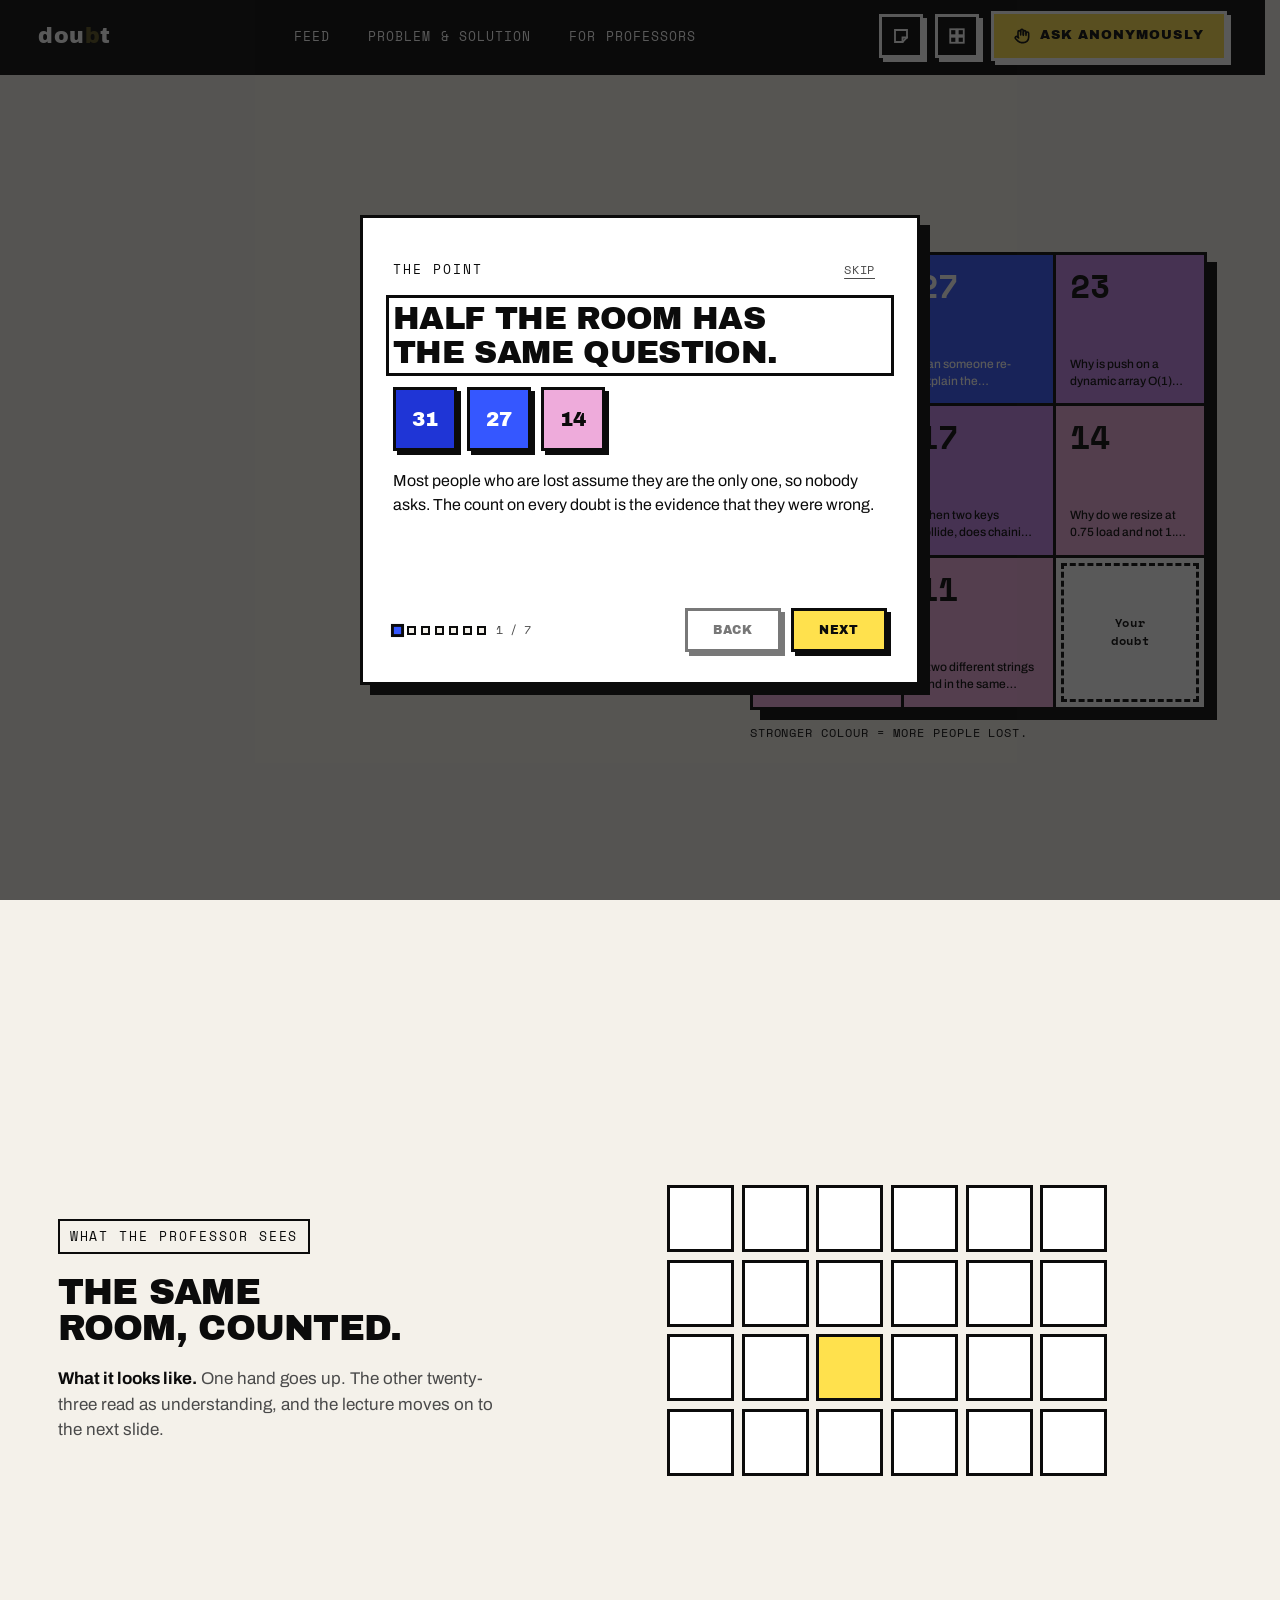
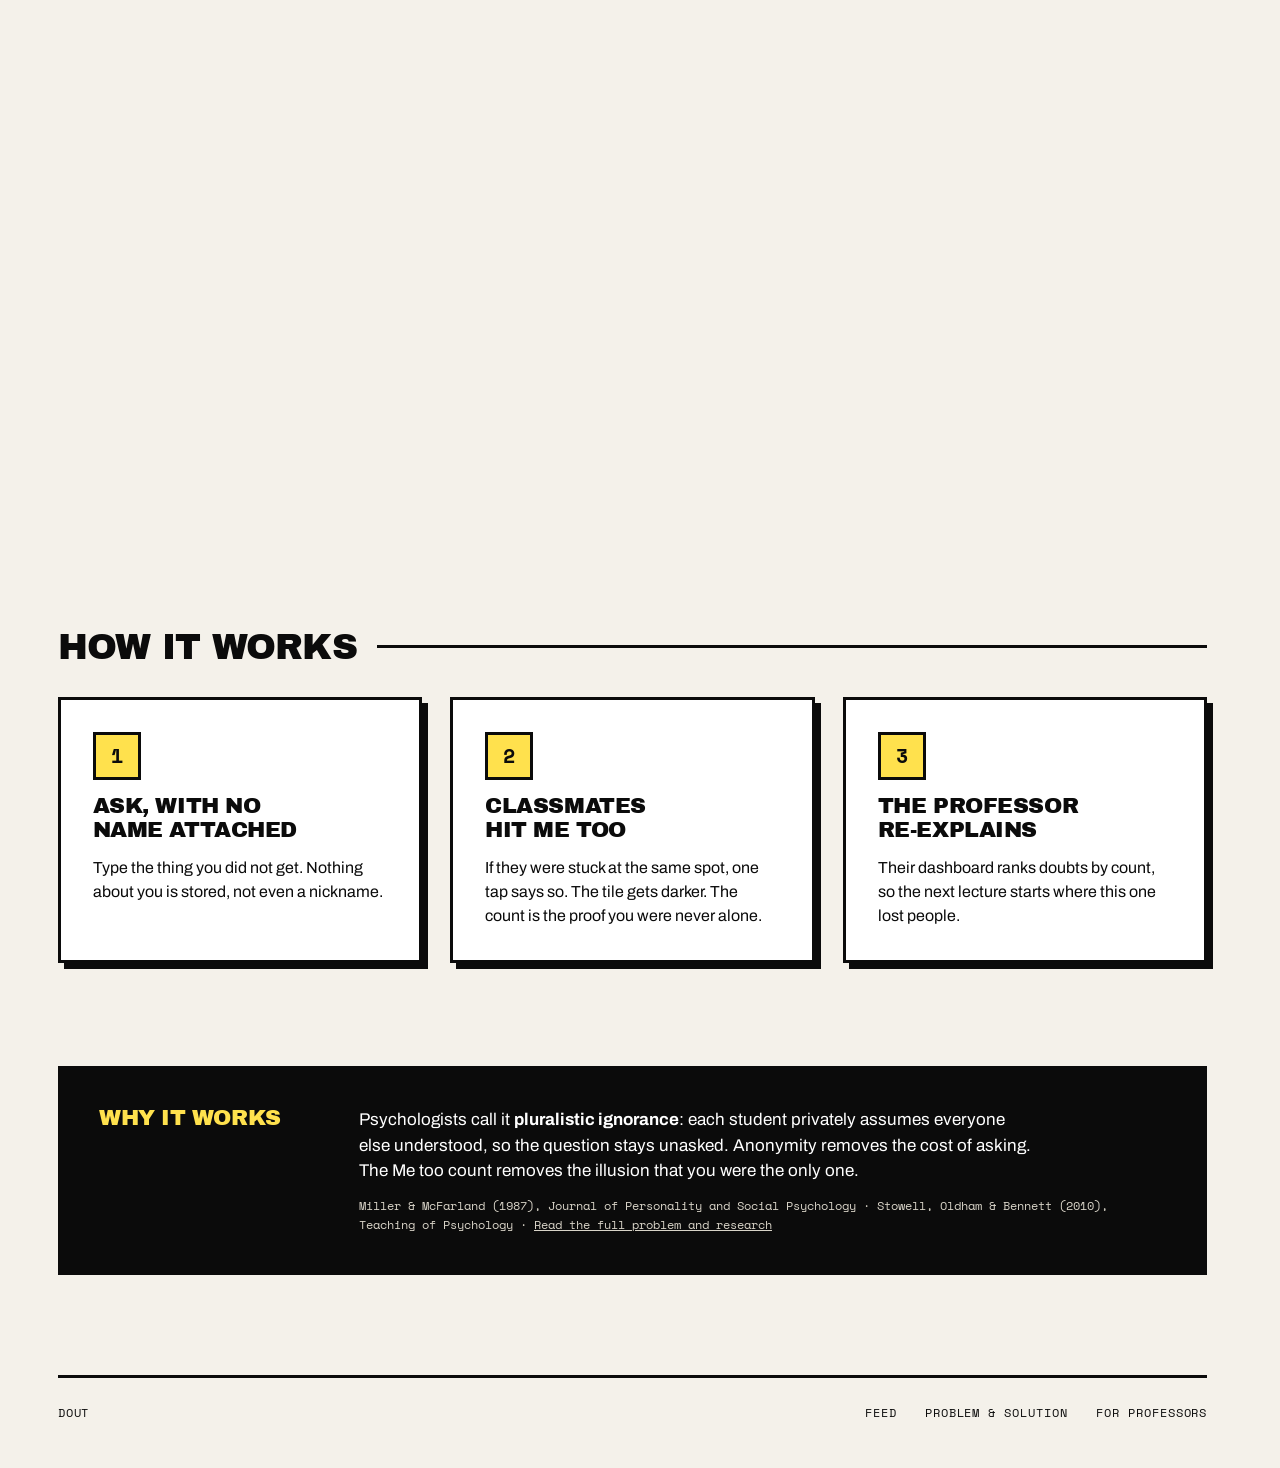
==== commit bf8fb907: "hero gsap scroll" ====
--- a/index.html
+++ b/index.html
@@ -17,9 +17,23 @@
   <main id="main" class="container" tabindex="-1">
     <section class="hero" aria-labelledby="hero-title">
       <div class="hero__copy">
-        <span class="kicker kicker--boxed">Anonymous doubts. Counted.</span>
+        <!-- The props are the board's own vocabulary, flown in on load: a seat that is lost, the
+             seat next to it that looks fine, and the count that answers the flag. In flow rather
+             than floated over the type, so no width can land one on top of a headline. -->
+        <div class="hero__row">
+          <span class="kicker kicker--boxed">Anonymous doubts. Counted.</span>
+          <span class="hero__props" aria-hidden="true">
+            <span class="prop prop--stuck" style="--r:-7deg;--dy:-6px">?</span>
+            <span class="prop prop--seat" style="--r:5deg;--dy:4px"></span>
+          </span>
+        </div>
         <h1 class="hero__title" id="hero-title">Half the room has the same question.</h1>
-        <p class="hero__flag">Nobody asks it.</p>
+        <div class="hero__row">
+          <p class="hero__flag">Nobody asks it.</p>
+          <span class="hero__props" aria-hidden="true">
+            <span class="prop prop--metoo" style="--r:4deg;--dy:-8px"><b>31</b><small>me too</small></span>
+          </span>
+        </div>
         <p class="hero__lede">Every subject gets its own board. Ask your professor anonymously, and everyone else says <strong>ME TOO</strong> with one tap. The professor sees where the lecture lost the room, and how many people it lost.</p>
         <div class="hero__cta">
           <a class="btn btn--primary btn--lg" href="feed.html#ask">Ask anonymously</a>
@@ -28,8 +42,71 @@
       </div>
 
       <div class="preview" role="group" aria-labelledby="preview-caption">
-        <div class="preview__grid" id="preview"></div>
+        <div class="preview__grid" id="preview" data-live-board></div>
         <p class="preview__caption" id="preview-caption">Stronger colour = more people lost.</p>
+      </div>
+    </section>
+
+    <!-- The professor's half of the argument as one figure that changes state instead of two
+         panels side by side. With JS and motion it is a sticky stage scrubbed by scroll (see
+         js/story.js); without either it is exactly this markup laid out as a plain section, room
+         already stuck, board already hot, bars already grown. Nothing below is generated except
+         the board's tiles, which landing.js fills from the store like the hero's. -->
+    <section class="story" aria-labelledby="story-title" data-story>
+      <div class="story__stage">
+        <div class="story__copy">
+          <span class="kicker kicker--boxed">What the professor sees</span>
+          <h2 id="story-title">The same room, counted.</h2>
+          <div class="story__beats">
+            <p class="story__beat" data-beat="0"><strong>What it looks like.</strong> One hand goes up. The other twenty-three read as understanding, and the lecture moves on to the next slide.</p>
+            <p class="story__beat" data-beat="1"><strong>What it is.</strong> Eighteen of the twenty-four were stuck at the same slide. Nobody moved.</p>
+            <p class="story__beat" data-beat="2"><strong>Counted.</strong> With dout each of them taps Me too. The number on the tile is the proof you were never the only one.</p>
+            <p class="story__beat" data-beat="3"><strong>Ranked.</strong> The dashboard sorts doubts by count, so the next lecture starts where this one lost people.</p>
+          </div>
+        </div>
+        <div class="story__fig" aria-hidden="true">
+          <div class="room">
+        <span class="room__seat" data-stuck style="--d:0"></span>
+        <span class="room__seat" data-stuck style="--d:1"></span>
+        <span class="room__seat"></span>
+        <span class="room__seat" data-stuck style="--d:2"></span>
+        <span class="room__seat" data-stuck style="--d:3"></span>
+        <span class="room__seat" data-stuck style="--d:4"></span>
+        <span class="room__seat" data-stuck style="--d:5"></span>
+        <span class="room__seat"></span>
+        <span class="room__seat" data-stuck style="--d:6"></span>
+        <span class="room__seat" data-stuck style="--d:7"></span>
+        <span class="room__seat" data-stuck style="--d:8"></span>
+        <span class="room__seat"></span>
+        <span class="room__seat" data-stuck style="--d:9"></span>
+        <span class="room__seat" data-stuck style="--d:10"></span>
+        <span class="room__seat" data-asked></span>
+        <span class="room__seat" data-stuck style="--d:11"></span>
+        <span class="room__seat"></span>
+        <span class="room__seat" data-stuck style="--d:12"></span>
+        <span class="room__seat" data-stuck style="--d:13"></span>
+        <span class="room__seat" data-stuck style="--d:14"></span>
+        <span class="room__seat"></span>
+        <span class="room__seat" data-stuck style="--d:15"></span>
+        <span class="room__seat" data-stuck style="--d:16"></span>
+        <span class="room__seat"></span>
+          </div>
+          <div class="preview__grid story__board" data-live-board></div>
+          <div class="rankfig story__rank">
+            <div class="rankfig__row">
+              <span class="rankfig__n">31<small>me too</small></span>
+              <span><span class="rankfig__q">What is the difference between load factor and capacity?</span><span class="rankfig__bar"><i style="--d:0;width:100%"></i></span></span>
+            </div>
+            <div class="rankfig__row">
+              <span class="rankfig__n">27<small>me too</small></span>
+              <span><span class="rankfig__q">Can someone re-explain the accounting method?</span><span class="rankfig__bar"><i style="--d:1;width:87%"></i></span></span>
+            </div>
+            <div class="rankfig__row">
+              <span class="rankfig__n">23<small>me too</small></span>
+              <span><span class="rankfig__q">Why is push on a dynamic array O(1) amortized?</span><span class="rankfig__bar"><i style="--d:2;width:74%"></i></span></span>
+            </div>
+          </div>
+        </div>
       </div>
     </section>
 
@@ -54,35 +131,6 @@
       </div>
     </section>
 
-    <section class="section" aria-labelledby="sees-title">
-      <div class="section-title"><h2 id="sees-title">What the professor sees</h2></div>
-      <div class="roomfig roomfig--wide" data-reveal>
-        <div class="roomfig__panel">
-          <span class="roomfig__h">Today</span>
-          <svg class="roomfig__svg" viewBox="0 0 280 184" aria-hidden="true"><rect class="seat" x="1.5" y="1.5" width="37" height="37"/><rect class="seat" x="49.5" y="1.5" width="37" height="37"/><rect class="seat" x="97.5" y="1.5" width="37" height="37"/><rect class="seat" x="145.5" y="1.5" width="37" height="37"/><rect class="seat" x="193.5" y="1.5" width="37" height="37"/><rect class="seat" x="241.5" y="1.5" width="37" height="37"/><rect class="seat" x="1.5" y="49.5" width="37" height="37"/><rect class="seat" x="49.5" y="49.5" width="37" height="37"/><rect class="seat" x="97.5" y="49.5" width="37" height="37"/><rect class="seat" x="145.5" y="49.5" width="37" height="37"/><rect class="seat" x="193.5" y="49.5" width="37" height="37"/><rect class="seat" x="241.5" y="49.5" width="37" height="37"/><rect class="seat" x="1.5" y="97.5" width="37" height="37"/><rect class="seat" x="49.5" y="97.5" width="37" height="37"/><rect class="seat seat--asked" x="97.5" y="97.5" width="37" height="37"/><rect class="seat" x="145.5" y="97.5" width="37" height="37"/><rect class="seat" x="193.5" y="97.5" width="37" height="37"/><rect class="seat" x="241.5" y="97.5" width="37" height="37"/><rect class="seat" x="1.5" y="145.5" width="37" height="37"/><rect class="seat" x="49.5" y="145.5" width="37" height="37"/><rect class="seat" x="97.5" y="145.5" width="37" height="37"/><rect class="seat" x="145.5" y="145.5" width="37" height="37"/><rect class="seat" x="193.5" y="145.5" width="37" height="37"/><rect class="seat" x="241.5" y="145.5" width="37" height="37"/></svg>
-          <p class="roomfig__cap">One hand goes up. The other twenty-three read as understanding, and the lecture moves on to the next slide.</p>
-        </div>
-        <div class="roomfig__panel">
-          <span class="roomfig__h">With dout</span>
-          <div class="rankfig">
-            <div class="rankfig__row">
-              <span class="rankfig__n">31<small>me too</small></span>
-              <span><span class="rankfig__q">What is the difference between load factor and capacity?</span><span class="rankfig__bar" aria-hidden="true"><i style="--d:0;width:100%"></i></span></span>
-            </div>
-            <div class="rankfig__row">
-              <span class="rankfig__n">27<small>me too</small></span>
-              <span><span class="rankfig__q">Can someone re-explain the accounting method?</span><span class="rankfig__bar" aria-hidden="true"><i style="--d:1;width:87%"></i></span></span>
-            </div>
-            <div class="rankfig__row">
-              <span class="rankfig__n">23<small>me too</small></span>
-              <span><span class="rankfig__q">Why is push on a dynamic array O(1) amortized?</span><span class="rankfig__bar" aria-hidden="true"><i style="--d:2;width:74%"></i></span></span>
-            </div>
-          </div>
-          <p class="roomfig__cap"><strong>The same room, ranked.</strong> The next lecture starts with the three things that lost the most people.</p>
-        </div>
-      </div>
-    </section>
-
     <section class="section" aria-labelledby="why-title">
       <div class="box box--ink band">
         <h2 id="why-title">Why it works</h2>
@@ -96,9 +144,13 @@
 
   <footer class="container" data-footer></footer>
 
+  <script src="js/vendor/gsap.min.js"></script>
+  <script src="js/vendor/ScrollTrigger.min.js"></script>
   <script src="js/store.js"></script>
   <script src="js/ui.js"></script>
   <script src="js/landing.js"></script>
+  <script src="js/hero.js"></script>
+  <script src="js/story.js"></script>
   <script src="js/stickers.js"></script>
   <script src="js/tour.js"></script>
 </body>
--- a/css/styles.css
+++ b/css/styles.css
@@ -465,6 +465,25 @@
 .hero__lede { font-size: clamp(1.0625rem, 1.4vw, 1.25rem); font-weight: 500; max-width: 600px; }
 .hero__cta { display: flex; flex-wrap: wrap; gap: 20px; }
 
+/* The props: the board's own pieces, scattered beside the copy. They sit in flow on the kicker
+   row and the flag row, where the type leaves the space, so they never land on a headline at any
+   width; the rotation and the nudge are what make three squares in a row read as thrown down
+   rather than lined up. Fully painted at rest — js/hero.js flies them in on load when motion is
+   wanted and hands the transform back to this rule when it is done. */
+.hero__row { display: flex; align-items: center; flex-wrap: wrap; gap: 20px; }
+.hero__props { display: inline-flex; align-items: center; gap: 14px; }
+.prop {
+  display: inline-flex; flex-direction: column; align-items: center; justify-content: center; gap: 2px;
+  width: 56px; height: 56px; background: var(--tile); color: var(--ink);
+  border: var(--border); box-shadow: var(--shadow-sm);
+  font-family: var(--font-mono); font-weight: 700; line-height: 1;
+  transform: translateY(var(--dy, 0px)) rotate(var(--r, 0deg));
+}
+.prop--stuck { background: var(--heat-4); color: var(--heat-4-ink); font-size: 1.5rem; }
+.prop--metoo { width: 78px; height: 78px; background: var(--yellow); color: var(--on-yellow); box-shadow: var(--shadow); }
+.prop--metoo b { font-size: 1.75rem; font-variant-numeric: tabular-nums; }
+.prop--metoo small { font-size: 0.5625rem; font-weight: 400; letter-spacing: 0.1em; text-transform: uppercase; }
+
 .preview { display: flex; flex-direction: column; gap: 14px; }
 .preview__grid {
   display: grid; grid-template-columns: repeat(3, minmax(0, 1fr)); gap: 3px;
@@ -501,8 +520,6 @@
 .roomfig__panel { display: flex; flex-direction: column; gap: 14px; padding: 20px; background: var(--tile); border: var(--border); box-shadow: var(--shadow); }
 .roomfig__h { font-family: var(--font-mono); font-size: 0.75rem; font-weight: 700; letter-spacing: 0.1em; text-transform: uppercase; }
 .roomfig__svg { display: block; width: 100%; max-width: 340px; height: auto; }
-/* The problem page sits in a reading column; the landing band runs with its full-width siblings. */
-.roomfig--wide { max-width: none; grid-template-columns: minmax(0, 400px) minmax(0, 1fr); }
 /* Pinned to the bottom so two captions of different lengths still leave the panels level. */
 .roomfig__cap { margin-top: auto; font-size: 0.875rem; line-height: 1.5; color: var(--ink-soft); }
 .roomfig__cap strong { color: var(--ink); font-weight: 700; }
@@ -530,9 +547,9 @@
   .seat-g:hover > .seat { transform: none; }
 }
 
-/* The professor's half of the landing band: the same room after dout, as the ranked list their
-   dashboard actually shows. Deliberately not the tile board — the hero already owns that, and
-   the dashboard is the one screen the landing page otherwise never shows. */
+/* The ranked list the professor's dashboard actually shows, the last beat of the landing story.
+   Deliberately not another tile board: the dashboard is the one screen the landing page
+   otherwise never shows. */
 .rankfig { display: flex; flex-direction: column; gap: 16px; }
 .rankfig__row { display: grid; grid-template-columns: 56px minmax(0, 1fr); gap: 14px; align-items: baseline; }
 .rankfig__n { font-family: var(--font-mono); font-size: 1.75rem; font-weight: 700; line-height: 0.9; font-variant-numeric: tabular-nums; }
@@ -540,6 +557,73 @@
 .rankfig__q { display: block; font-size: 0.875rem; line-height: 1.4; font-weight: 500; }
 .rankfig__bar { display: block; height: 12px; margin-top: 8px; border: 2px solid var(--line); background: var(--tile); }
 .rankfig__bar i { display: block; height: 100%; background: var(--hue); }
+
+/* ---------- Story (landing) ----------
+   The professor's half of the argument as one figure in three states: the room as it looks,
+   the room as it is, the room counted. Two layouts share this markup.
+
+   The resting layout is the finished one — a plain section, room already stuck, board already
+   hot, bars already grown, four captions in a column. That is what no-JS, reduced motion, a
+   hidden tab, a prerender and a screenshot all get, and nothing below hides a thing.
+
+   .story--live is added by js/story.js in the same breath as it builds the scroll timeline,
+   and removed again if that timeline is ever torn down. It turns the section into a tall
+   runway with a sticky stage, stacks the beats and the figures on top of each other, and
+   starts the room and the board from their quiet state so the scroll can take them to the
+   hot one. The heat itself is not tweened cell by cell: the timeline drives one number on the
+   container (--stuck-p on the room, --heat-p on the board) and each square derives its own
+   colour from that number and its place in the reading order. landing.js repaints the board's
+   tiles whenever another tab adds a Me too, and a number on the container survives that where
+   inline colours on the cells would not. */
+.story { padding-top: clamp(56px, 8vw, 110px); }
+.story__stage { display: grid; grid-template-columns: minmax(0, 5fr) minmax(0, 7fr); gap: clamp(32px, 4vw, 56px); align-items: start; }
+.story__copy { display: flex; flex-direction: column; align-items: flex-start; gap: 20px; }
+.story__copy h2 { font-size: clamp(1.625rem, 3vw, 2.25rem); }
+.story__beats { display: grid; gap: 14px; }
+.story__beat { font-size: 1.0625rem; line-height: 1.5; color: var(--ink-soft); max-width: 44ch; }
+.story__beat strong { color: var(--ink); }
+.story__fig { position: relative; display: grid; gap: 28px; justify-items: start; }
+/* The seats are HTML squares rather than the SVG the problem page draws, because in the live
+   layout they leave the room and fly into the board, and an SVG element cannot leave its canvas. */
+.room { display: grid; grid-template-columns: repeat(6, minmax(0, 1fr)); gap: 8px; width: min(100%, 440px); }
+.room__seat {
+  aspect-ratio: 1; display: grid; place-items: center;
+  background: var(--tile); border: 3px solid var(--line);
+  font-family: var(--font-mono); font-size: clamp(0.875rem, 1.5vw, 1.25rem); font-weight: 700; line-height: 1;
+}
+.room__seat[data-stuck] { background: var(--heat-4); color: var(--heat-4-ink); }
+.room__seat[data-stuck]::after { content: "?"; }
+.room__seat[data-asked] { background: var(--yellow); color: var(--on-yellow); }
+.story__board { width: min(100%, 440px); }
+.story__rank { width: min(100%, 520px); }
+
+.story--live { height: 320vh; padding-top: 0; }
+.story--live .story__stage {
+  position: sticky; top: 0; box-sizing: border-box; height: 100vh; height: 100svh;
+  /* The nav is sticky above this at the same top; the padding keeps the stage's content out from under it. */
+  padding-top: 92px; padding-bottom: 24px; align-items: center; overflow: hidden;
+}
+.story--live .story__beat { grid-area: 1 / 1; }
+.story--live .story__fig { align-items: center; justify-items: center; }
+.story--live .room, .story--live .story__board, .story--live .story__rank { grid-area: 1 / 1; }
+/* Seats arrive on top of the tiles they are being counted into. */
+.story--live .room { z-index: 2; }
+.story--live .room__seat { will-change: transform; }
+.story--live .story__rank { justify-self: end; width: min(42%, 420px); }
+.story--live .room { --stuck-p: 0; }
+.story--live .room__seat[data-stuck] {
+  --k: clamp(0, calc((var(--stuck-p) - var(--d, 0) * 0.04) / 0.3), 1);
+  background: color-mix(in oklch, var(--heat-4) calc(var(--k) * 100%), var(--tile));
+  /* The ? is mixed from the tile too, so at zero it is tile-on-tile: there, unreadable, honest. */
+  color: color-mix(in oklch, var(--heat-4-ink) calc(var(--k) * 100%), var(--tile));
+}
+.story--live .story__board { --heat-p: 0; }
+.story--live .story__board .preview__cell {
+  --k: clamp(0, calc((var(--heat-p) - var(--i, 0) * 0.07) / 0.4), 1);
+  background-color: color-mix(in oklch, var(--cell-heat, var(--tile)) calc(var(--k) * 100%), var(--tile));
+  color: color-mix(in oklch, var(--cell-ink, var(--ink)) calc(var(--k) * 100%), var(--ink));
+  transition: none;
+}
 
 .steps { display: grid; grid-template-columns: repeat(3, minmax(0, 1fr)); gap: 28px; }
 .step { display: flex; flex-direction: column; gap: 14px; }
@@ -635,12 +719,13 @@
 .tile--l { padding: 28px; }
 .tile--l .tile__count strong { font-size: 4.75rem; }
 .tile--l .tile__text { font-size: 1.375rem; line-height: 1.4; }
-.tile--h1 { background: var(--heat-1); color: var(--heat-1-ink); }
-.tile--h2 { background: var(--heat-2); color: var(--heat-2-ink); }
-.tile--h3 { background: var(--heat-3); color: var(--heat-3-ink); }
-.tile--h4 { background: var(--heat-4); color: var(--heat-4-ink); }
-.tile--h5 { background: var(--heat-5); color: var(--heat-5-ink); }
-.tile--answered { background: var(--yellow); color: var(--on-yellow); }
+.tile--h1 { background: var(--heat-1); color: var(--heat-1-ink); --cell-heat: var(--heat-1); --cell-ink: var(--heat-1-ink); }
+.tile--h2 { background: var(--heat-2); color: var(--heat-2-ink); --cell-heat: var(--heat-2); --cell-ink: var(--heat-2-ink); }
+.tile--h3 { background: var(--heat-3); color: var(--heat-3-ink); --cell-heat: var(--heat-3); --cell-ink: var(--heat-3-ink); }
+.tile--h4 { background: var(--heat-4); color: var(--heat-4-ink); --cell-heat: var(--heat-4); --cell-ink: var(--heat-4-ink); }
+.tile--h5 { background: var(--heat-5); color: var(--heat-5-ink); --cell-heat: var(--heat-5); --cell-ink: var(--heat-5-ink); }
+.tile--answered { background: var(--yellow); color: var(--on-yellow); --cell-heat: var(--yellow); --cell-ink: var(--on-yellow); }
+/* --cell-heat / --cell-ink restate each step as a pair the story board can mix from, see .story--live. */
 .tile__top { display: flex; align-items: baseline; justify-content: space-between; gap: 8px; }
 /* Relative so the outgoing numeral can ride over the incoming one without being in flow: the
    count roll must not nudge the tile's own layout while it plays. */
@@ -1034,8 +1119,7 @@
    only thing hiding anything. Both are stripped once the wave has played, so the finished
    state is plain CSS with no animation left declared over it. Markup with no JS, a hidden tab,
    or reduced motion never gets armed at all and simply renders finished. */
-[data-reveal].reveal-armed .seat-g,
-[data-reveal].reveal-armed .rankfig__bar i { opacity: 0; }
+[data-reveal].reveal-armed .seat-g { opacity: 0; }
 .preview__grid.reveal-armed .preview__cell { background-color: var(--tile); color: var(--ink); }
 
 /* fill-box so each seat scales about its own centre rather than the whole 280x184 canvas. */
@@ -1046,14 +1130,9 @@
 }
 @keyframes seat-in { from { opacity: 0; transform: scale(0.55); } }
 
-/* scaleX rather than width: the bar is inside a bordered track, so growing the box would
-   relayout it on every frame for the same picture. */
+/* scaleX rather than width when the story grows a bar: it sits inside a bordered track, so
+   growing the box would relayout it on every frame for the same picture. */
 .rankfig__bar i { transform-origin: left center; }
-[data-reveal].is-revealed .rankfig__bar i {
-  animation: bar-in 560ms var(--ease-pop) backwards;
-  animation-delay: calc(140ms + var(--d, 0) * 90ms);
-}
-@keyframes bar-in { from { transform: scaleX(0); } }
 
 /* The board takes its heat in reading order rather than fading in. Fading was the reflex and
    it was wrong twice: the grid's own background is --line, so every cell that had not arrived
@@ -1078,7 +1157,13 @@
   .grid { grid-template-columns: repeat(2, minmax(0, 1fr)); grid-auto-rows: minmax(170px, auto); }
   .steps { grid-template-columns: 1fr; }
   .band { grid-template-columns: 1fr; gap: 16px; }
-  .roomfig--wide { grid-template-columns: 1fr; }
+  .story__stage { grid-template-columns: 1fr; }
+  /* Shorter runway and the figure first: on one column the caption reads under the picture. */
+  .story--live { height: 220vh; }
+  .story--live .story__stage { grid-template-rows: auto minmax(0, 1fr); padding-top: 84px; align-content: start; row-gap: 24px; }
+  .story--live .story__fig { order: -1; }
+  .story--live .story__copy h2 { font-size: 1.375rem; }
+  .story--live .story__rank { justify-self: center; width: min(100%, 440px); }
   .dash { grid-template-columns: 1fr; }
   .agenda { position: static; }
 }
@@ -1193,6 +1278,9 @@
   .roomfig { grid-template-columns: 1fr; }
   .bar { grid-template-columns: minmax(0, 1fr) 52px; }
   .hero__cta .btn { width: 100%; }
+  .prop { width: 44px; height: 44px; font-size: 1.125rem; }
+  .prop--metoo { width: 60px; height: 60px; }
+  .prop--metoo b { font-size: 1.25rem; }
 }
 
 /* Small phones again, and it has to come after the 640 block rather than join the 400 one
@@ -1605,7 +1693,7 @@
   .tile--h1, .tile--h2, .tile--h3, .tile--h4, .tile--h5, .tile--answered,
   .legend__step, .preview__cell, .row__heat i, .stat--hue, .bar__fill,
   .num-badge, .waiting__dot, .swatch,
-  .seat, .seat--stuck, .seat--asked, .rankfig__bar i { forced-color-adjust: none; }
+  .seat, .seat--stuck, .seat--asked, .rankfig__bar i, .room__seat, .prop { forced-color-adjust: none; }
   .btn, .tile, .box, .row, .stat, .filters, .composer__field, .legend, .metoo { border-color: CanvasText; }
   :focus-visible { outline-color: Highlight; }
 }
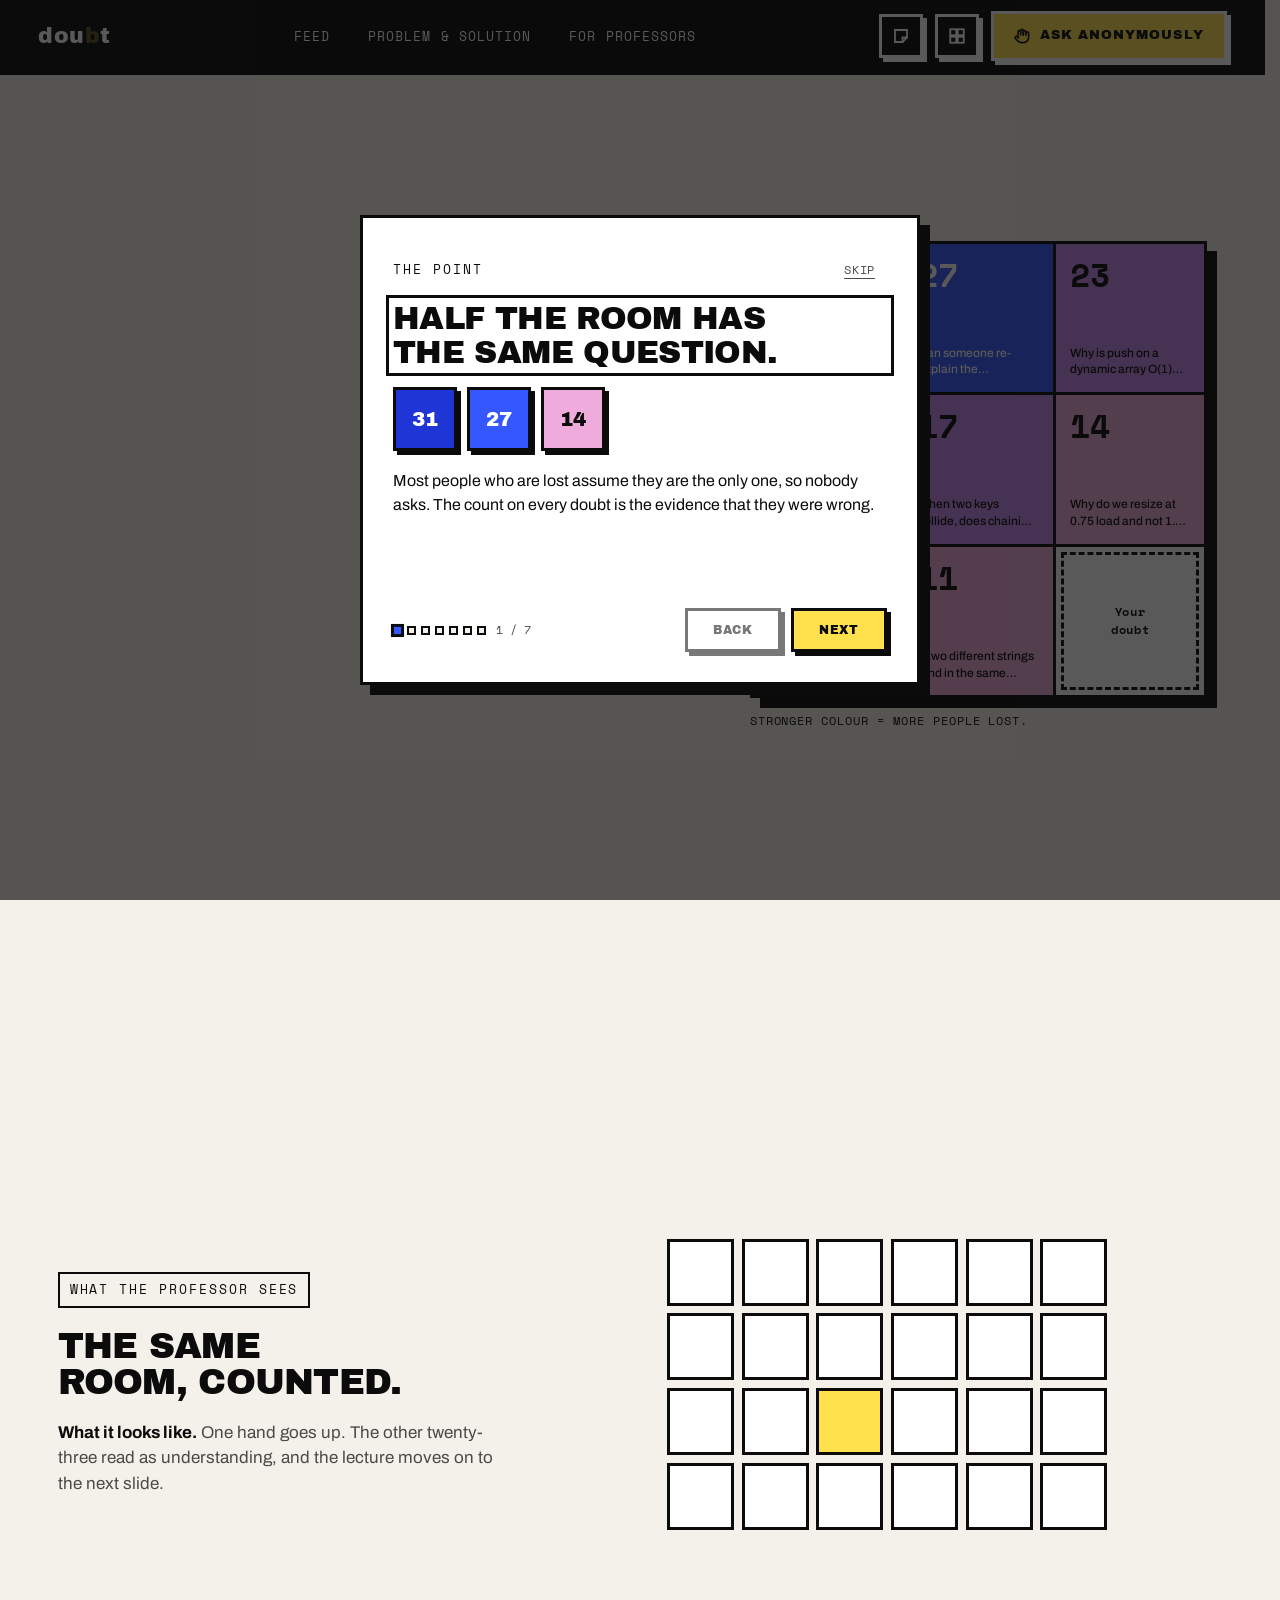
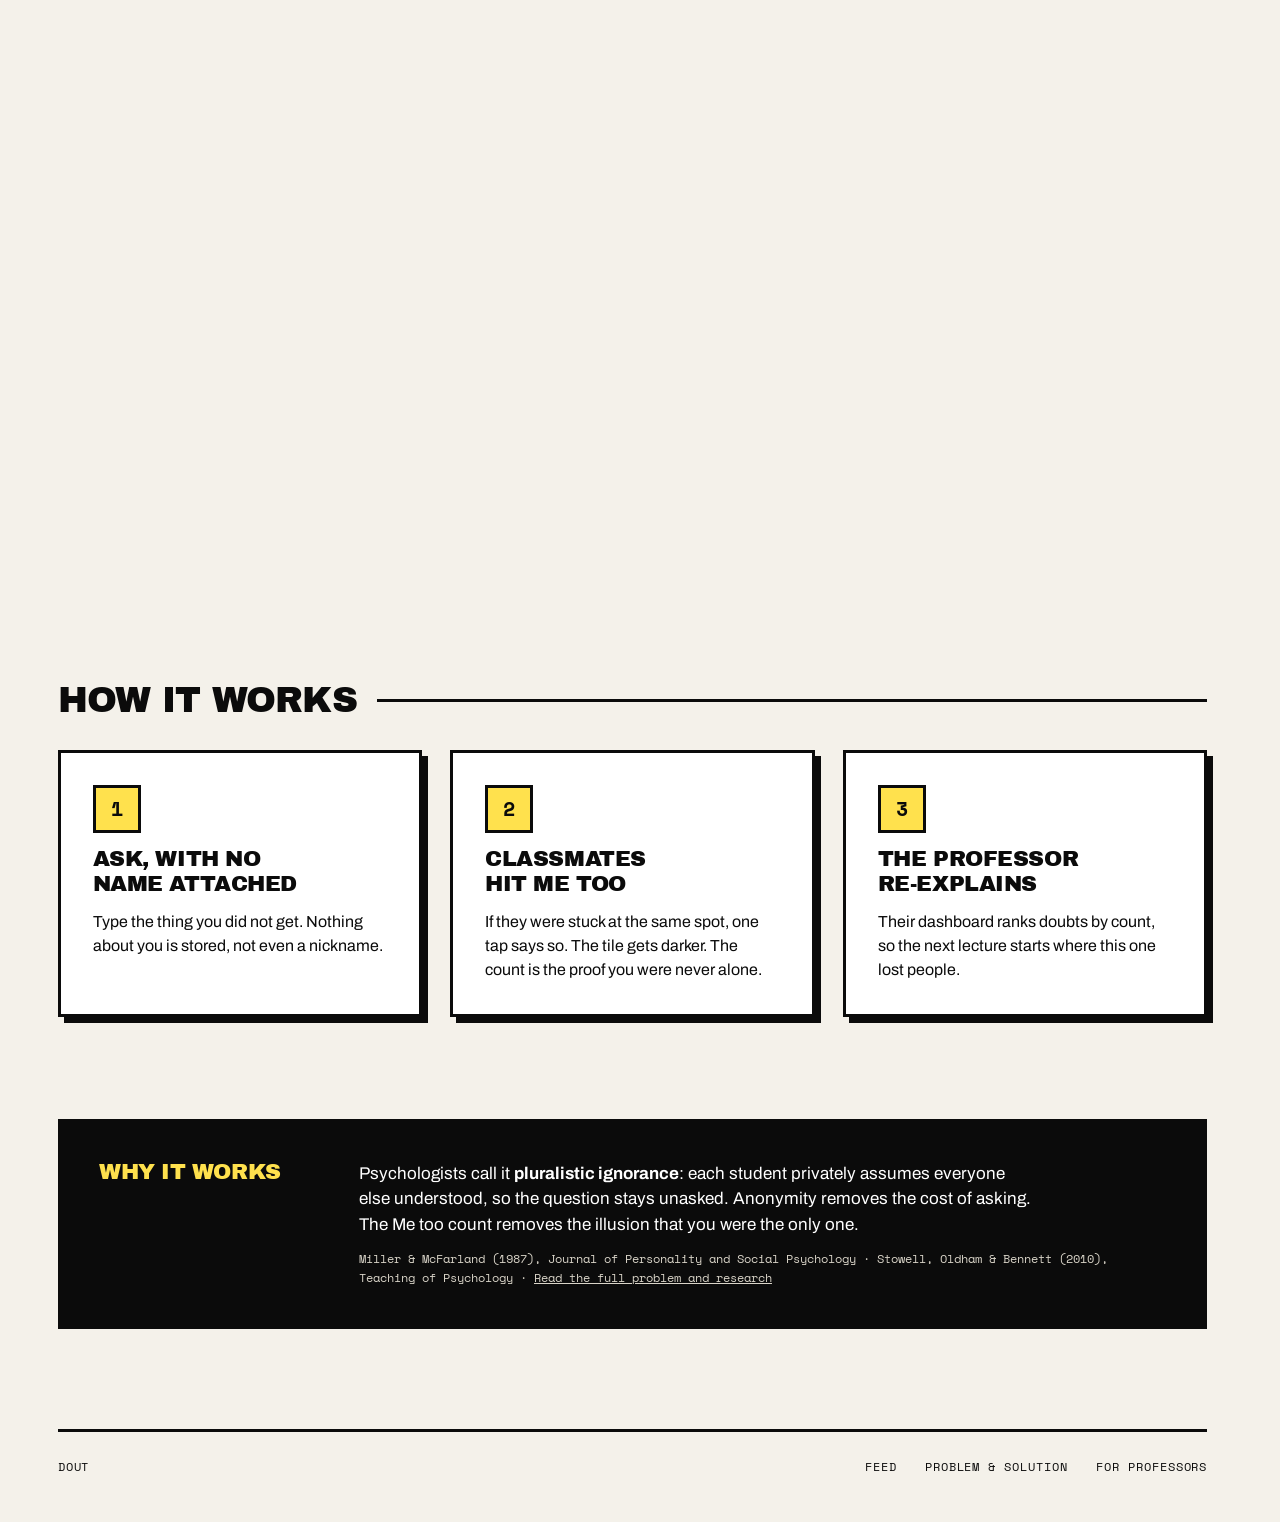
==== commit aadbf828: "added custom cursor and animations" ====
--- a/index.html
+++ b/index.html
@@ -27,11 +27,16 @@
             <span class="prop prop--seat" style="--r:5deg;--dy:4px"></span>
           </span>
         </div>
-        <h1 class="hero__title" id="hero-title">Half the room has the same question.</h1>
+        <!-- One span per word so the load-in can raise them in turn; the h1's text, and so its
+             accessible name, is exactly what it was. -->
+        <h1 class="hero__title" id="hero-title"><span class="hero__word">Half</span> <span class="hero__word">the</span> <span class="hero__word">room</span> <span class="hero__word">has</span> <span class="hero__word">the</span> <span class="hero__word">same</span> <span class="hero__word">question.</span></h1>
         <div class="hero__row">
           <p class="hero__flag">Nobody asks it.</p>
           <span class="hero__props" aria-hidden="true">
             <span class="prop prop--metoo" style="--r:4deg;--dy:-8px"><b>31</b><small>me too</small></span>
+            <!-- The pointer that taps the prop once the hero has arrived (js/hero.js). Decoration:
+                 hidden at rest, only ever shown for the length of that one gesture. -->
+            <span class="tapper"></span>
           </span>
         </div>
         <p class="hero__lede">Every subject gets its own board. Ask your professor anonymously, and everyone else says <strong>ME TOO</strong> with one tap. The professor sees where the lecture lost the room, and how many people it lost.</p>
@@ -39,6 +44,9 @@
           <a class="btn btn--primary btn--lg" href="feed.html#ask">Ask anonymously</a>
           <a class="btn btn--lg" href="feed.html">Browse subjects</a>
         </div>
+        <!-- Real doubts from the busiest board, filled by landing.js. At rest the top one shows;
+             with motion they take turns. Never announced: aria-live is off. -->
+        <div class="ticker" data-ticker aria-live="off"><ul class="ticker__list"></ul></div>
       </div>
 
       <div class="preview" role="group" aria-labelledby="preview-caption">
@@ -148,6 +156,7 @@
   <script src="js/vendor/ScrollTrigger.min.js"></script>
   <script src="js/store.js"></script>
   <script src="js/ui.js"></script>
+  <script src="js/cursor.js"></script>
   <script src="js/landing.js"></script>
   <script src="js/hero.js"></script>
   <script src="js/story.js"></script>
--- a/css/styles.css
+++ b/css/styles.css
@@ -455,8 +455,9 @@
 /* ---------- Hero (landing) ---------- */
 
 .hero { display: grid; grid-template-columns: minmax(0, 7fr) minmax(0, 5fr); gap: clamp(32px, 4vw, 56px); align-items: center; padding-top: clamp(40px, 6vw, 72px); }
-.hero__copy { display: flex; flex-direction: column; align-items: flex-start; gap: 28px; }
+.hero__copy { display: flex; flex-direction: column; align-items: flex-start; gap: 22px; }
 .hero__title { font-size: clamp(2.75rem, 6.6vw, 6rem); line-height: 0.92; }
+.hero__word { display: inline-block; }
 .hero__flag {
   display: inline-block; padding: 10px 18px; background: var(--hue); color: #ffffff;
   font-family: var(--font-display); font-size: clamp(1.625rem, 3.9vw, 3.5rem); text-transform: uppercase; line-height: 1; letter-spacing: -0.01em;
@@ -471,7 +472,7 @@
    rather than lined up. Fully painted at rest — js/hero.js flies them in on load when motion is
    wanted and hands the transform back to this rule when it is done. */
 .hero__row { display: flex; align-items: center; flex-wrap: wrap; gap: 20px; }
-.hero__props { display: inline-flex; align-items: center; gap: 14px; }
+.hero__props { position: relative; display: inline-flex; align-items: center; gap: 14px; }
 .prop {
   display: inline-flex; flex-direction: column; align-items: center; justify-content: center; gap: 2px;
   width: 56px; height: 56px; background: var(--tile); color: var(--ink);
@@ -483,6 +484,53 @@
 .prop--metoo { width: 78px; height: 78px; background: var(--yellow); color: var(--on-yellow); box-shadow: var(--shadow); }
 .prop--metoo b { font-size: 1.75rem; font-variant-numeric: tabular-nums; }
 .prop--metoo small { font-size: 0.5625rem; font-weight: 400; letter-spacing: 0.1em; text-transform: uppercase; }
+
+/* Real doubts, one line at a time. Every item is in the markup; at rest only the first shows,
+   which is the finished state. js/hero.js adds --live and takes them in turns. */
+.ticker {
+  width: 100%; max-width: 600px; background: var(--tile); border: var(--border); box-shadow: var(--shadow-sm);
+  font-family: var(--font-mono); font-size: 0.8125rem; letter-spacing: 0.06em; text-transform: uppercase;
+}
+.ticker__list { list-style: none; margin: 0; padding: 0; }
+.ticker__item { display: flex; align-items: center; justify-content: space-between; gap: 16px; min-height: 44px; padding: 0 14px; }
+.ticker__item + .ticker__item { display: none; }
+.ticker__q { flex: 1 1 auto; min-width: 0; overflow: hidden; text-overflow: ellipsis; white-space: nowrap; }
+.ticker__q::before { content: "\25B8\00a0"; }
+.ticker__n { flex: none; font-weight: 700; font-variant-numeric: tabular-nums; }
+.ticker__n small { margin-left: 6px; font-size: 0.5625rem; font-weight: 400; letter-spacing: 0.1em; color: var(--ink-soft); }
+.ticker--live .ticker__list { position: relative; height: 44px; overflow: hidden; }
+.ticker--live .ticker__item { display: flex; position: absolute; inset: 0; }
+
+/* ---------- Pointer ----------
+   The favicon as a cursor: yellow inside a black border, with a one-pixel cream ring so it
+   still reads on the dark ground. js/cursor.js moves it and hides the system pointer, but only
+   for a fine pointer with motion allowed; everyone else keeps the arrow they came with. The
+   tapper is the same square, parked over the me-too prop for the hero's one demo tap. */
+.cursor, .tapper {
+  box-sizing: border-box; width: 18px; height: 18px;
+  background: var(--yellow); border: 3px solid var(--ink-fixed); box-shadow: 0 0 0 1px var(--paper-fixed);
+  pointer-events: none;
+}
+.cursor {
+  position: fixed; left: 0; top: 0; z-index: 1000; opacity: 0; will-change: transform;
+  /* Sized through two variables so the frame state can take the size of whatever it wraps. */
+  width: var(--w, 18px); height: var(--h, 18px);
+  margin: calc(var(--h, 18px) / -2) 0 0 calc(var(--w, 18px) / -2);
+  transition: width 160ms var(--ease-pop), height 160ms var(--ease-pop), margin 160ms var(--ease-pop),
+    background-color 160ms ease, border-color 160ms ease, opacity 160ms ease;
+}
+.cursor.is-on { opacity: 1; }
+.cursor.is-over { --w: 28px; --h: 28px; }
+/* Around a button or link the square opens into a frame: hollow, so the control shows through,
+   and drawn in difference blend so one white stroke reads on every surface it can land on —
+   ink on the ground, cream on the nav bar, deep blue on a yellow button, gold on a hue tile.
+   Square corners, like everything else here. js/cursor.js sets --w and --h from the control. */
+.cursor.is-frame { background: transparent; border-color: #ffffff; box-shadow: none; mix-blend-mode: difference; }
+/* Over a field the system I-beam comes back and the square steps aside. */
+.cursor.is-text { opacity: 0; }
+html.has-cursor, html.has-cursor * { cursor: none !important; }
+html.has-cursor :is(input, textarea, select, [contenteditable]) { cursor: auto !important; }
+.tapper { position: absolute; left: 50%; top: 50%; width: 22px; height: 22px; margin: -11px 0 0 -11px; display: none; z-index: 2; }
 
 .preview { display: flex; flex-direction: column; gap: 14px; }
 .preview__grid {
@@ -776,7 +824,6 @@
 .tile.is-pumping { animation: pump 420ms var(--ease-pop); }
 @keyframes pump { 0% { transform: scale(1); } 40% { transform: scale(1.035); } 100% { transform: scale(1); } }
 
-.tile.is-new { animation: rise 500ms var(--ease-pop) both; }
 @keyframes rise { from { opacity: 0; transform: translateY(18px); } to { opacity: 1; transform: translateY(0); } }
 
 /* Capped, because --i is the raw index and PAGE is 120: uncapped, the last tile of a busy
@@ -988,6 +1035,11 @@
 .ranked { display: flex; flex-direction: column; gap: 16px; margin-top: 28px; }
 .row { display: grid; grid-template-columns: minmax(96px, max-content) minmax(0, 1fr); gap: 20px; padding: 20px; background: var(--tile); border: var(--border); box-shadow: var(--shadow-sm); }
 .row--answered { background: var(--yellow); color: var(--on-yellow); }
+/* Added by js/professor.js for one pass after a row is marked answered, then removed. */
+/* Short on purpose: a tile-to-yellow crossfade spends its middle on a muddy olive, the same
+   thing agenda-in above works around, so this one is over before the eye settles on it. */
+.row.is-just-answered { animation: row-answered 240ms var(--ease-pop) both; }
+@keyframes row-answered { from { background-color: var(--tile); color: var(--ink); } }
 .row__count { font-family: var(--font-mono); font-size: 2.75rem; font-weight: 700; line-height: 0.9; font-variant-numeric: tabular-nums; }
 .row__count small { display: block; margin-top: 8px; font-size: 0.625rem; letter-spacing: 0.1em; text-transform: uppercase; font-weight: 400; }
 .row__body { display: flex; flex-direction: column; gap: 12px; min-width: 0; }
@@ -1120,6 +1172,7 @@
    state is plain CSS with no animation left declared over it. Markup with no JS, a hidden tab,
    or reduced motion never gets armed at all and simply renders finished. */
 [data-reveal].reveal-armed .seat-g { opacity: 0; }
+[data-reveal].reveal-armed .bar__fill { transform: scaleX(0); }
 .preview__grid.reveal-armed .preview__cell { background-color: var(--tile); color: var(--ink); }
 
 /* fill-box so each seat scales about its own centre rather than the whole 280x184 canvas. */
@@ -1129,6 +1182,15 @@
   animation-delay: calc(var(--d, 0) * 26ms);
 }
 @keyframes seat-in { from { opacity: 0; transform: scale(0.55); } }
+
+/* The survey's three bars grow from the left as they come into view: scaleX over the inline
+   width, so the proportion is laid out once and only painted growing. */
+.bar__fill { transform-origin: left center; }
+[data-reveal].is-revealed .bar__fill {
+  animation: bar-grow 600ms var(--ease-pop) backwards;
+  animation-delay: calc(120ms + var(--d, 0) * 110ms);
+}
+@keyframes bar-grow { from { transform: scaleX(0); } }
 
 /* scaleX rather than width when the story grows a bar: it sits inside a bordered track, so
    growing the box would relayout it on every frame for the same picture. */
@@ -1150,6 +1212,12 @@
    heat crossfade it would otherwise inherit, because this one answers a pointer. */
 .preview__cell--empty { transition: background-color 160ms ease, color 160ms ease; }
 .preview__cell--empty:hover, .preview__cell--empty:focus-visible { background: var(--yellow); color: var(--on-yellow); }
+
+/* On a wide screen the hero is the first screen: one viewport minus the 75px nav, with the
+   story starting exactly one scroll below. Stacked, it is taller than a screen anyway. */
+@media (min-width: 1101px) {
+  .hero { min-height: calc(100vh - 75px); min-height: calc(100svh - 75px); align-content: center; padding-block: 28px 32px; }
+}
 
 @media (max-width: 1100px) {
   .hero { grid-template-columns: 1fr; }
@@ -1693,9 +1761,25 @@
   .tile--h1, .tile--h2, .tile--h3, .tile--h4, .tile--h5, .tile--answered,
   .legend__step, .preview__cell, .row__heat i, .stat--hue, .bar__fill,
   .num-badge, .waiting__dot, .swatch,
-  .seat, .seat--stuck, .seat--asked, .rankfig__bar i, .room__seat, .prop { forced-color-adjust: none; }
+  .seat, .seat--stuck, .seat--asked, .rankfig__bar i, .room__seat, .prop, .cursor, .tapper { forced-color-adjust: none; }
   .btn, .tile, .box, .row, .stat, .filters, .composer__field, .legend, .metoo { border-color: CanvasText; }
   :focus-visible { outline-color: Highlight; }
+}
+
+/* ---------- Page transitions ----------
+   Four pages, one site: moving between them crossfades instead of cutting to white, and the
+   nav is named so it is carried across as the same object rather than redrawn. Nothing here
+   is required for navigation — a browser without cross-document view transitions simply
+   navigates — and the whole thing is switched off for anyone who asked for less motion. The
+   pointer is named too, so its old position is not ghosted into the outgoing frame. */
+@view-transition { navigation: auto; }
+.nav { view-transition-name: nav; }
+.cursor { view-transition-name: pointer; }
+::view-transition-old(root) { animation-duration: 160ms; animation-timing-function: var(--ease-pop); }
+::view-transition-new(root) { animation-duration: 240ms; animation-timing-function: var(--ease-pop); }
+::view-transition-old(pointer), ::view-transition-new(pointer) { animation: none; }
+@media (prefers-reduced-motion: reduce) {
+  @view-transition { navigation: none; }
 }
 
 /* Held for exactly the frame a theme or palette swap lands in (see instantly() in js/theme.js).
